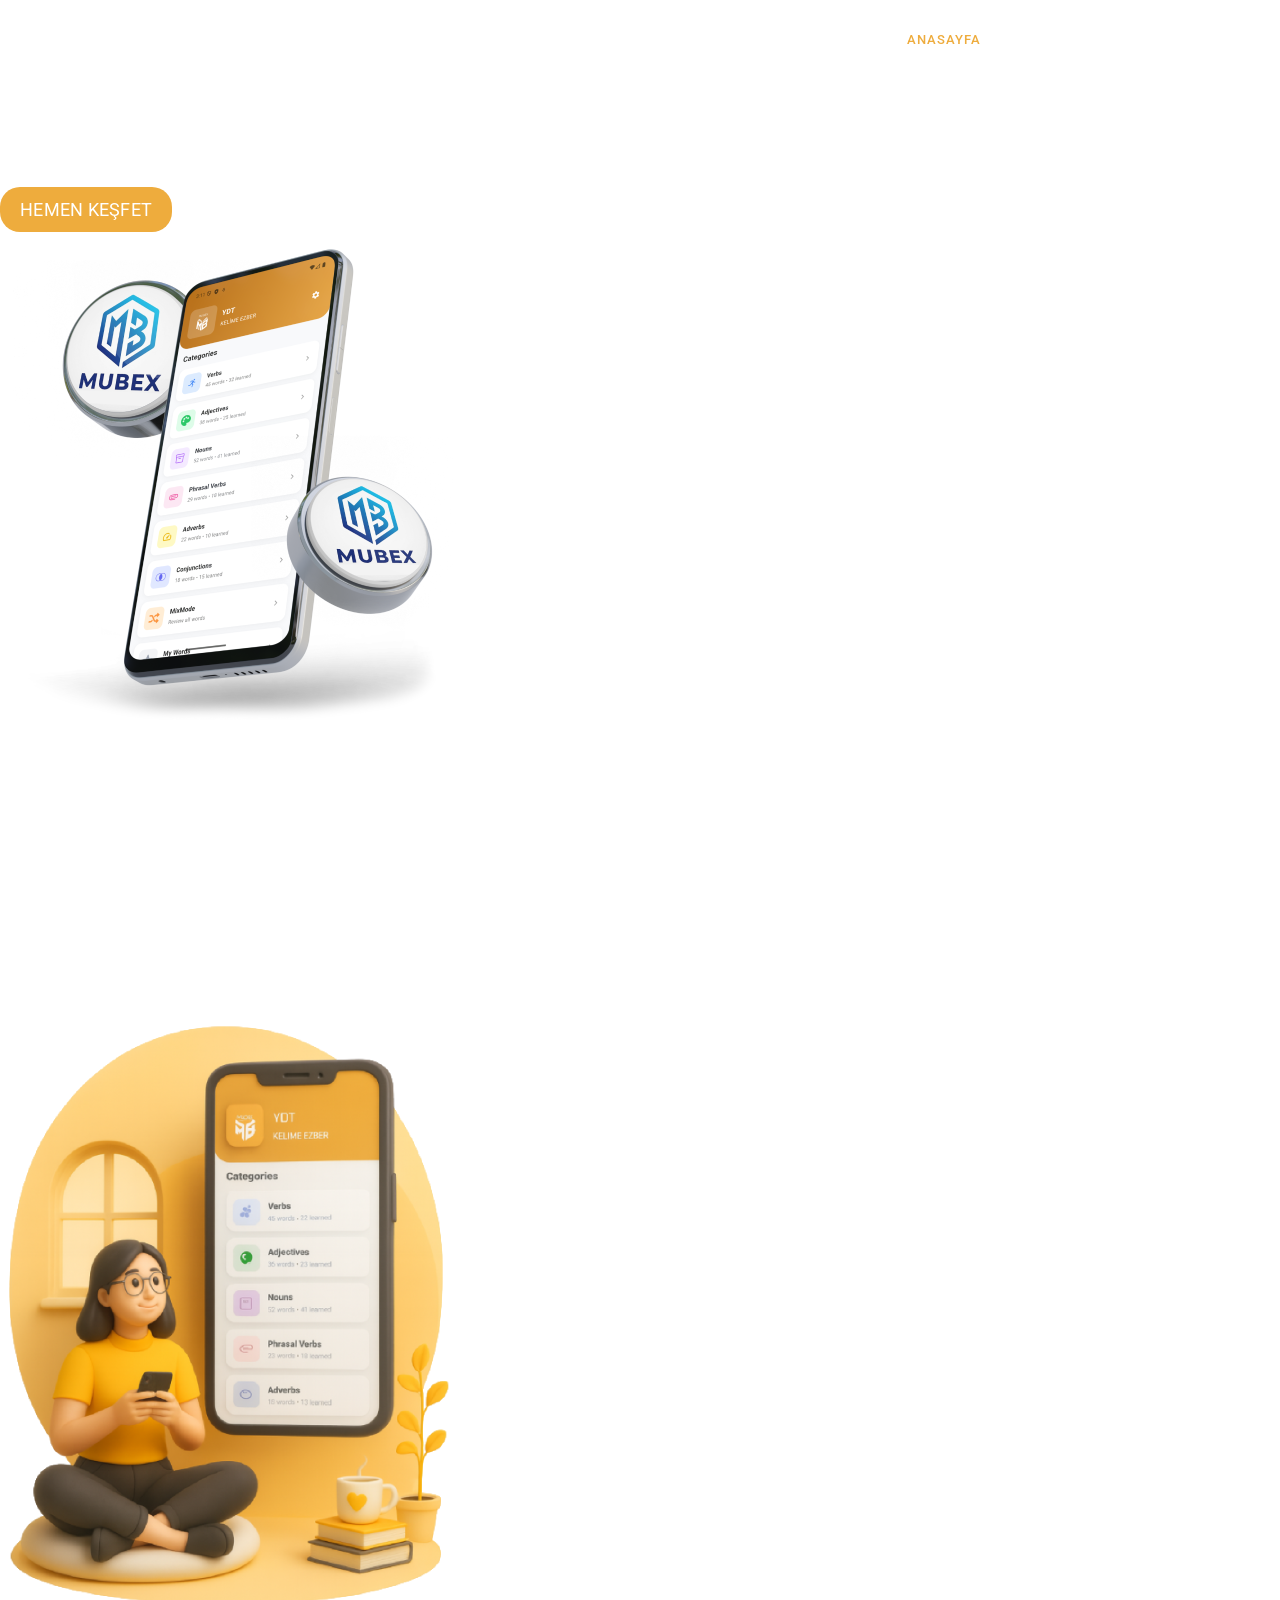
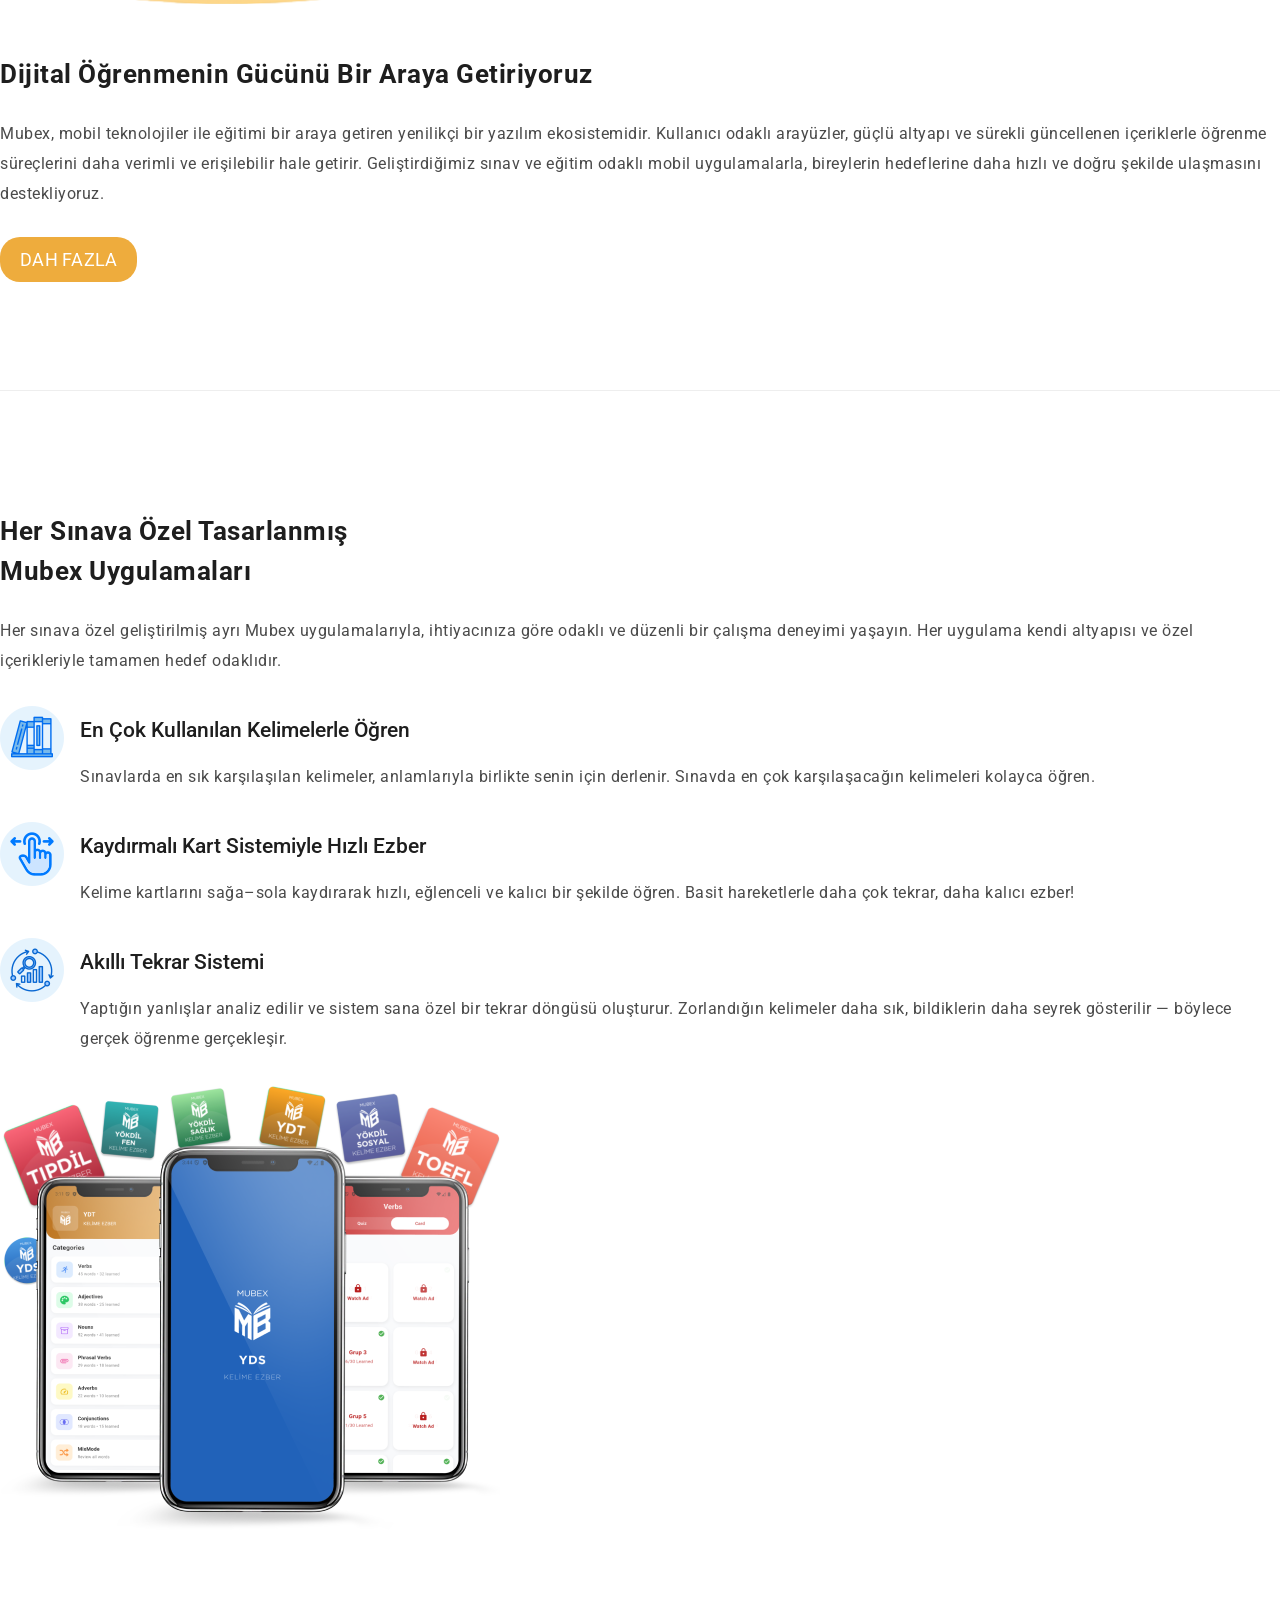
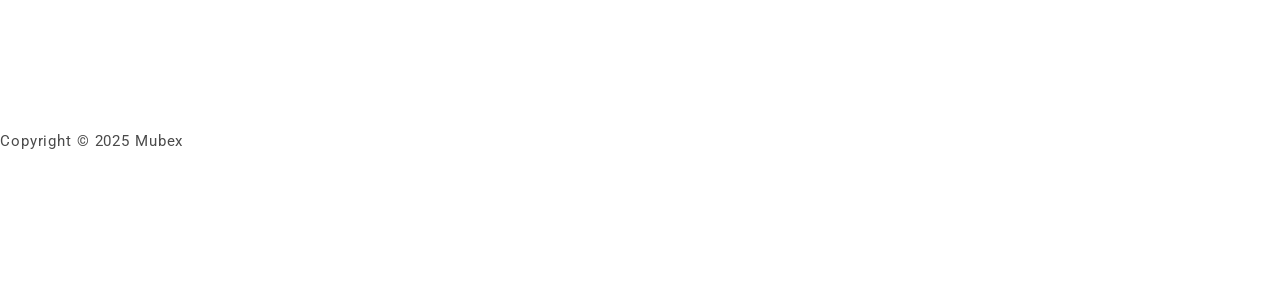
==== index.html @ b8f80b79 "Mubex" ====
<!DOCTYPE html>
<html lang="en">

  <head>

    <meta charset="utf-8">
    <meta name="viewport" content="width=device-width, initial-scale=1, shrink-to-fit=no">
    <meta name="description" content="">
    <meta name="author" content="Template Mo">
    <link href="https://fonts.googleapis.com/css?family=Roboto:100,300,400,500,700,900" rel="stylesheet">

    <title>Mubex</title>

    <link rel="stylesheet" type="text/css" href="assets/css/bootstrap.min.css">
    <link rel="stylesheet" type="text/css" href="assets/css/font-awesome.css">
    <link rel="stylesheet" type="text/css" href="assets/css/templatemo-art-factory.css">
    <link rel="stylesheet" type="text/css" href="assets/css/owl-carousel.css">

    </head>
    
    <body>


    
    
    <!-- ***** Header Area Start ***** -->
    <header class="header-area header-sticky">
        <div class="container">
            <div class="row">
                <div class="col-12">
                    <nav class="main-nav">
                        <!-- ***** Logo Start ***** -->
                        <a href="#" class="logo">Mubex</a>
                        <!-- ***** Logo End ***** -->
                        <!-- ***** Menu Start ***** -->
                        <ul class="nav">
                            <li class="scroll-to-section"><a href="#welcome" class="active">Anasayfa</a></li>
                            <li class="scroll-to-section"><a href="#about">Mubex Hakkında</a></li>
                            <li class="scroll-to-section"><a href="#about2">Ürünlerimiz</a></li>
                           
                        </ul>
                        <a class='menu-trigger'>
                            <span>Menu</span>
                        </a>
                        <!-- ***** Menu End ***** -->
                    </nav>
                </div>
            </div>
        </div>
    </header>
    <!-- ***** Header Area End ***** -->


    <!-- ***** Welcome Area Start ***** -->
    <div class="welcome-area" id="welcome">

        <!-- ***** Header Text Start ***** -->
        <div class="header-text">
            <div class="container">
                <div class="row">
                    <div class="left-text col-lg-6 col-md-6 col-sm-12 col-xs-12" data-scroll-reveal="enter left move 30px over 0.6s after 0.4s">
                        <h1>Cebindeki En Akıllı Çalışma Arkadaşı</h1>
                        <p>Mubex, kelime öğrenimini bilimsel tekrar yöntemiyle yeniden tasarlıyor.Kelime kartları, akıllı test sistemi ve türlere göre öğrenme ile sınavlara hazırlanmak artık çok daha kolay.</p>
                        <a href="#about" class="main-button-slider">Hemen Keşfet</a>
                    </div>
                    <div class="col-lg-6 col-md-6 col-sm-12 col-xs-12" data-scroll-reveal="enter right move 30px over 0.6s after 0.4s">
                        <img src="assets/images/slider-icon.png" class="rounded img-fluid d-block mx-auto" alt="First Vector Graphic">
                    </div>
                </div>
            </div>
        </div>
        <!-- ***** Header Text End ***** -->
    </div>
    <!-- ***** Welcome Area End ***** -->


    <!-- ***** Features Big Item Start ***** -->
    <section class="section" id="about">
        <div class="container">
            <div class="row">
                <div class="col-lg-7 col-md-12 col-sm-12" data-scroll-reveal="enter left move 30px over 0.6s after 0.4s">
                    <img src="assets/images/left-image.png" class="rounded img-fluid d-block mx-auto" alt="App">
                </div>
                <div class="right-text col-lg-5 col-md-12 col-sm-12 mobile-top-fix">
                    <div class="left-heading">
                        <h5>Dijital Öğrenmenin Gücünü Bir Araya Getiriyoruz</h5>
                    </div>
                    <div class="left-text">
                        <p>Mubex, mobil teknolojiler ile eğitimi bir araya getiren yenilikçi bir yazılım ekosistemidir. Kullanıcı odaklı arayüzler, güçlü altyapı ve sürekli güncellenen içeriklerle öğrenme süreçlerini daha verimli ve erişilebilir hale getirir. Geliştirdiğimiz sınav ve eğitim odaklı mobil uygulamalarla, bireylerin hedeflerine daha hızlı ve doğru şekilde ulaşmasını destekliyoruz.</p>
                        <a href="#about2" class="main-button-slider">Dah Fazla</a>
                    </div>
                </div>
            </div>
            <div class="row">
                <div class="col-lg-12">
                    <div class="hr"></div>
                </div>
            </div>
        </div>
    </section>
    <!-- ***** Features Big Item End ***** -->


    <!-- ***** Features Big Item Start ***** -->
    <section class="section" id="about2">
        <div class="container">
            <div class="row">
                <div class="left-text col-lg-5 col-md-12 col-sm-12 mobile-bottom-fix">
                    <div class="left-heading">
                        <h5>Her Sınava Özel Tasarlanmış <br>  Mubex Uygulamaları</h5>
                    </div>
                    <p>Her sınava özel geliştirilmiş ayrı Mubex uygulamalarıyla, ihtiyacınıza göre odaklı ve düzenli bir çalışma deneyimi yaşayın.
Her uygulama kendi altyapısı ve özel içerikleriyle tamamen hedef odaklıdır.</p>
                    <ul>
                        <li>
                            <img src="assets/images/book.png" alt="">
                            <div class="text">
                                <h6>En Çok Kullanılan Kelimelerle Öğren</h6>
                                <p>Sınavlarda en sık karşılaşılan kelimeler, anlamlarıyla birlikte senin için derlenir. Sınavda en çok karşılaşacağın kelimeleri kolayca öğren.</p>
                            </div>
                        </li>
                        <li>
                            <img src="assets/images/swipe.png" alt="">
                            <div class="text">
                                <h6>Kaydırmalı Kart Sistemiyle Hızlı Ezber</h6>
                                <p>Kelime kartlarını sağa–sola kaydırarak hızlı, eğlenceli ve kalıcı bir şekilde öğren. Basit hareketlerle daha çok tekrar, daha kalıcı ezber!</p>
                            </div>
                        </li>
                        <li>
                            <img src="assets/images/data-analysis.png" alt="">
                            <div class="text">
                                <h6>Akıllı Tekrar Sistemi</h6>
                                <p>Yaptığın yanlışlar analiz edilir ve sistem sana özel bir tekrar döngüsü oluşturur.
Zorlandığın kelimeler daha sık, bildiklerin daha seyrek gösterilir — böylece gerçek öğrenme gerçekleşir.</p>
                            </div>
                        </li>
                    </ul>
                </div>
                <div class="right-image col-lg-7 col-md-12 col-sm-12 mobile-bottom-fix-big" data-scroll-reveal="enter right move 30px over 0.6s after 0.4s">
                    <img src="assets/images/right-image1.png" class="rounded img-fluid d-block mx-auto" alt="App">
                </div>
            </div>
        </div>
    </section>
    <!-- ***** Features Big Item End ***** -->



    
    <!-- ***** Footer Start ***** -->
    <footer>
        <div class="container">
            <div class="row">
                <div class="col-lg-7 col-md-12 col-sm-12">
                    <p class="copyright">Copyright &copy; 2025 Mubex
                </div>
            
            </div>
        </div>
    </footer>
    
    <!-- jQuery -->
    <script src="assets/js/jquery-2.1.0.min.js"></script>

    <!-- Bootstrap -->
    <script src="assets/js/popper.js"></script>
    <script src="assets/js/bootstrap.min.js"></script>

    <!-- Plugins -->
    <script src="assets/js/owl-carousel.js"></script>
    <script src="assets/js/scrollreveal.min.js"></script>
    <script src="assets/js/waypoints.min.js"></script>
    <script src="assets/js/jquery.counterup.min.js"></script>
    <script src="assets/js/imgfix.min.js"></script> 
    
    <!-- Global Init -->
    <script src="assets/js/custom.js"></script>

  </body>
</html>
---- assets/css/templatemo-art-factory.css ----
/*

ART FACTORY

https://templatemo.com/tm-537-art-factory

*/

/* 
---------------------------------------------
Table of contents
---------------------------------------------
01. font & reset css
02. reset
03. global styles
04. header
05. welcome
06. features
07. team
08. pricing
09. blog
10. contact
11. footer
12. preloader

--------------------------------------------- 
*/

/* 
---------------------------------------------
font & reset css
--------------------------------------------- 
*/
@import url("https://fonts.googleapis.com/css?family=Roboto:100,300,400,500,700,900");
/* 
---------------------------------------------
reset
--------------------------------------------- 
*/
html,
body,
div,
span,
applet,
object,
iframe,
h1,
h2,
h3,
h4,
h5,
h6,
p,
blockquote,
div pre,
a,
abbr,
acronym,
address,
big,
cite,
code,
del,
dfn,
em,
font,
img,
ins,
kbd,
q,
s,
samp,
small,
strike,
strong,
sub,
sup,
tt,
var,
b,
u,
i,
center,
dl,
dt,
dd,
ol,
ul,
li,
figure,
header,
nav,
section,
article,
aside,
footer,
figcaption {
  margin: 0;
  padding: 0;
  border: 0;
  outline: 0;
}

.clearfix:after {
  content: ".";
  display: block;
  clear: both;
  visibility: hidden;
  line-height: 0;
  height: 0;
}

.clearfix {
  display: inline-block;
}

html[xmlns] .clearfix {
  display: block;
}

* html .clearfix {
  height: 1%;
}

ul,
li {
  padding: 0;
  margin: 0;
  list-style: none;
}

header,
nav,
section,
article,
aside,
footer,
hgroup {
  display: block;
}

* {
  box-sizing: border-box;
}

html,
body {
  font-family: "Roboto", sans-serif;
  font-weight: 400;
  background-color: #fff;
  font-size: 16px;
  -ms-text-size-adjust: 100%;
  -webkit-font-smoothing: antialiased;
  -moz-osx-font-smoothing: grayscale;
}

a {
  text-decoration: none !important;
}

h1,
h2,
h3,
h4,
h5,
h6 {
  margin-top: 0px;
  margin-bottom: 0px;
}

ul {
  margin-bottom: 0px;
}

p {
  font-size: 15px;
  line-height: 25px;
  color: #4a4a4a;
}

/* 
---------------------------------------------
global styles
--------------------------------------------- 
*/
html,
body {
  background: #fff;
  font-family: "Roboto", sans-serif;
}

::selection {
  background: #ff589e;
  color: #fff;
}

::-moz-selection {
  background: #ff589e;
  color: #fff;
}

@media (max-width: 991px) {
  html,
  body {
    overflow-x: hidden;
  }
  .mobile-top-fix {
    margin-top: 30px;
    margin-bottom: 0px;
  }
  .mobile-bottom-fix {
    margin-bottom: 30px;
  }
  .mobile-bottom-fix-big {
    margin-bottom: 60px;
  }
}

a.main-button-slider {
  font-size: 18px;
  border-radius: 20px;
  padding: 12px 20px;
  background-color: #eeac3d;
  text-transform: uppercase;
  color: #fff;
  letter-spacing: 0.25px;
  -webkit-transition: all 0.3s ease 0s;
  -moz-transition: all 0.3s ease 0s;
  -o-transition: all 0.3s ease 0s;
  transition: all 0.3s ease 0s;
}

a.main-button-slider:hover {
  background-color: #0088e8;
}

a.main-button {
  font-size: 13px;
  border-radius: 20px;
  padding: 12px 20px;
  background-color: #00b4c6;
  text-transform: uppercase;
  color: #fff;
  letter-spacing: 0.25px;
  -webkit-transition: all 0.3s ease 0s;
  -moz-transition: all 0.3s ease 0s;
  -o-transition: all 0.3s ease 0s;
  transition: all 0.3s ease 0s;
}

a.main-button:hover {
  background-color: #0088e8;
}

button.main-button {
  outline: none;
  border: none;
  cursor: pointer;
  font-size: 13px;
  border-radius: 20px;
  padding: 10px 20px;
  background-color: #eeac3d;
  text-transform: uppercase;
  color: #fff;
  letter-spacing: 0.25px;
  -webkit-transition: all 0.3s ease 0s;
  -moz-transition: all 0.3s ease 0s;
  -o-transition: all 0.3s ease 0s;
  transition: all 0.3s ease 0s;
}

button.main-button:hover {
  background-color: #0088e8;
}

.section-heading h2 {
  text-align: center;
  font-size: 48px;
  font-weight: 300;
  color: #232323;
  margin-bottom: 20px;
}

.section-heading p {
  font-size: 17px;
  color: #777;
  text-align: center;
}

/* 
---------------------------------------------
header
--------------------------------------------- 
*/

.background-header {
  background-color: #fff;
  height: 80px !important;
  position: fixed !important;
  top: 0px;
  left: 0px;
  right: 0px;
  box-shadow: 0px 0px 10px rgba(0, 0, 0, 0.15) !important;
}

.background-header .logo,
.background-header .main-nav .nav li a {
  color: #1e1e1e !important;
}

.background-header .main-nav .nav > li:hover > a {
  color: #eeac3d !important;
}

.background-header .main-nav .nav > li > ul > li:hover > a {
  color: #eeac3d !important;
}

.background-header .nav li a.active {
  color: #eeac3d !important;
}

.header-area {
  position: absolute;
  top: 0px;
  left: 0px;
  right: 0px;
  z-index: 100;
  height: 100px;
  -webkit-transition: all 0.5s ease 0s;
  -moz-transition: all 0.5s ease 0s;
  -o-transition: all 0.5s ease 0s;
  transition: all 0.5s ease 0s;
}

.header-area .main-nav {
  min-height: 80px;
  background: transparent;
}

.header-area .main-nav .logo {
  line-height: 80px;
  color: #fff;
  font-size: 28px;
  font-weight: 700;
  text-transform: uppercase;
  letter-spacing: 2px;
  float: left;
  -webkit-transition: all 0.3s ease 0s;
  -moz-transition: all 0.3s ease 0s;
  -o-transition: all 0.3s ease 0s;
  transition: all 0.3s ease 0s;
}

.header-area .main-nav .nav {
  float: right;
  margin-top: 27px;
  margin-left: 20px;
  margin-right: 0px;
  -webkit-transition: all 0.3s ease 0s;
  -moz-transition: all 0.3s ease 0s;
  -o-transition: all 0.3s ease 0s;
  transition: all 0.3s ease 0s;
  position: relative;
  z-index: 999;
}

.header-area .main-nav .nav li {
  padding-left: 20px;
  padding-right: 20px;
}

.header-area .main-nav .nav li:last-child {
  padding-right: 0px;
}

.header-area .main-nav .nav li a {
  display: block;
  font-weight: 500;
  font-size: 13px;
  color: #fff;
  text-transform: uppercase;
  -webkit-transition: all 0.3s ease 0s;
  -moz-transition: all 0.3s ease 0s;
  -o-transition: all 0.3s ease 0s;
  transition: all 0.3s ease 0s;
  height: 40px;
  line-height: 40px;
  border: transparent;
  letter-spacing: 1px;
}

.header-area .main-nav .nav li:hover a {
  color: #eeac3d;
}

.header-area .main-nav .nav li.submenu {
  position: relative;
  padding-right: 35px;
}

.header-area .main-nav .nav li.submenu:after {
  font-family: FontAwesome;
  content: "\f107";
  font-size: 12px;
  color: #fff;
  position: absolute;
  right: 18px;
  top: 12px;
}

.header-area.background-header .main-nav .nav li.submenu:after {
  color: #000;
}

.header-area .main-nav .nav li.submenu ul {
  position: absolute;
  width: 200px;
  box-shadow: 0 2px 28px 0 rgba(0, 0, 0, 0.06);
  overflow: hidden;
  top: 40px;
  opacity: 0;
  transform: translateY(-2em);
  visibility: hidden;
  z-index: -1;
  transition: all 0.3s ease-in-out 0s, visibility 0s linear 0.3s,
    z-index 0s linear 0.01s;
}

.header-area .main-nav .nav li.submenu ul li {
  margin-left: 0px;
  padding-left: 0px;
  padding-right: 0px;
}

.header-area .main-nav .nav li.submenu ul li a {
  display: block;
  background: #fff;
  color: #3b566e;
  padding-left: 20px;
  height: 40px;
  line-height: 40px;
  -webkit-transition: all 0.3s ease 0s;
  -moz-transition: all 0.3s ease 0s;
  -o-transition: all 0.3s ease 0s;
  transition: all 0.3s ease 0s;
  position: relative;
  font-size: 13px;
  border-bottom: 1px solid #f5f5f5;
}

.header-area .main-nav .nav li.submenu ul li a:before {
  content: "";
  position: absolute;
  width: 0px;
  height: 40px;
  left: 0px;
  top: 0px;
  bottom: 0px;
  -webkit-transition: all 0.3s ease 0s;
  -moz-transition: all 0.3s ease 0s;
  -o-transition: all 0.3s ease 0s;
  transition: all 0.3s ease 0s;
  background: #eeac3d;
}

.header-area .main-nav .nav li.submenu ul li a:hover {
  background: #fff;
  color: #eeac3d;
  padding-left: 25px;
}

.header-area .main-nav .nav li.submenu ul li a:hover:before {
  width: 3px;
}

.header-area .main-nav .nav li.submenu:hover ul {
  visibility: visible;
  opacity: 1;
  z-index: 1;
  transform: translateY(0%);
  transition-delay: 0s, 0s, 0.3s;
}

.header-area .main-nav .menu-trigger {
  cursor: pointer;
  display: block;
  position: absolute;
  top: 23px;
  width: 32px;
  height: 40px;
  text-indent: -9999em;
  z-index: 99;
  right: 40px;
  display: none;
}

.header-area .main-nav .menu-trigger span,
.header-area .main-nav .menu-trigger span:before,
.header-area .main-nav .menu-trigger span:after {
  -moz-transition: all 0.4s;
  -o-transition: all 0.4s;
  -webkit-transition: all 0.4s;
  transition: all 0.4s;
  background-color: #fff;
  display: block;
  position: absolute;
  width: 30px;
  height: 2px;
  left: 0;
}

.background-header .main-nav .menu-trigger span,
.background-header .main-nav .menu-trigger span:before,
.background-header .main-nav .menu-trigger span:after {
  background-color: #1e1e1e;
}

.header-area .main-nav .menu-trigger span:before,
.header-area .main-nav .menu-trigger span:after {
  -moz-transition: all 0.4s;
  -o-transition: all 0.4s;
  -webkit-transition: all 0.4s;
  transition: all 0.4s;
  background-color: #fff;
  display: block;
  position: absolute;
  width: 30px;
  height: 2px;
  left: 0;
  width: 75%;
}

.background-header .main-nav .menu-trigger span:before,
.background-header .main-nav .menu-trigger span:after {
  background-color: #1e1e1e;
}

.header-area .main-nav .menu-trigger span:before,
.header-area .main-nav .menu-trigger span:after {
  content: "";
}

.header-area .main-nav .menu-trigger span {
  top: 16px;
}

.header-area .main-nav .menu-trigger span:before {
  -moz-transform-origin: 33% 100%;
  -ms-transform-origin: 33% 100%;
  -webkit-transform-origin: 33% 100%;
  transform-origin: 33% 100%;
  top: -10px;
  z-index: 10;
}

.header-area .main-nav .menu-trigger span:after {
  -moz-transform-origin: 33% 0;
  -ms-transform-origin: 33% 0;
  -webkit-transform-origin: 33% 0;
  transform-origin: 33% 0;
  top: 10px;
}

.header-area .main-nav .menu-trigger.active span,
.header-area .main-nav .menu-trigger.active span:before,
.header-area .main-nav .menu-trigger.active span:after {
  background-color: transparent;
  width: 100%;
}

.header-area .main-nav .menu-trigger.active span:before {
  -moz-transform: translateY(6px) translateX(1px) rotate(45deg);
  -ms-transform: translateY(6px) translateX(1px) rotate(45deg);
  -webkit-transform: translateY(6px) translateX(1px) rotate(45deg);
  transform: translateY(6px) translateX(1px) rotate(45deg);
  background-color: #fff;
}

.background-header .main-nav .menu-trigger.active span:before {
  background-color: #1e1e1e;
}

.header-area .main-nav .menu-trigger.active span:after {
  -moz-transform: translateY(-6px) translateX(1px) rotate(-45deg);
  -ms-transform: translateY(-6px) translateX(1px) rotate(-45deg);
  -webkit-transform: translateY(-6px) translateX(1px) rotate(-45deg);
  transform: translateY(-6px) translateX(1px) rotate(-45deg);
  background-color: #fff;
}

.background-header .main-nav .menu-trigger.active span:after {
  background-color: #1e1e1e;
}

.header-area.header-sticky {
  min-height: 80px;
}

.header-area.header-sticky .nav {
  margin-top: 20px !important;
}

.header-area.header-sticky .nav li a.active {
  color: #eeac3d;
}

@media (max-width: 1200px) {
  .header-area .main-nav .nav li {
    padding-left: 12px;
    padding-right: 12px;
  }
  .header-area .main-nav:before {
    display: none;
  }
}

@media (max-width: 991px) {
  .header-area {
    padding: 0px 15px;
    height: 80px;
    box-shadow: none;
    text-align: center;
  }
  .header-area .container {
    padding: 0px;
  }
  .header-area .logo {
    margin-left: 30px;
  }
  .header-area .menu-trigger {
    display: block !important;
  }
  .header-area .main-nav {
    overflow: hidden;
  }
  .header-area .main-nav .nav {
    float: none;
    width: 100%;
    margin-top: 80px !important;
    display: none;
    -webkit-transition: all 0s ease 0s;
    -moz-transition: all 0s ease 0s;
    -o-transition: all 0s ease 0s;
    transition: all 0s ease 0s;
    margin-left: 0px;
  }
  .header-area .main-nav .nav li:first-child {
    border-top: 1px solid #eee;
  }
  .header-area .main-nav .nav li {
    width: 100%;
    background: #fff;
    border-bottom: 1px solid #eee;
    padding-left: 0px !important;
    padding-right: 0px !important;
  }
  .header-area .main-nav .nav li a {
    height: 50px !important;
    line-height: 50px !important;
    padding: 0px !important;
    border: none !important;
    background: #fff !important;
    color: #3b566e !important;
  }
  .header-area .main-nav .nav li a:hover {
    background: #eee !important;
  }
  .header-area .main-nav .nav > li > a:hover,
  .header-area .main-nav .nav .submenu > ul > li > a:hover {
    color: #eeac3d;
  }
  .header-area .main-nav .nav li.submenu ul {
    position: relative;
    visibility: inherit;
    opacity: 1;
    z-index: 1;
    transform: translateY(0%);
    transition-delay: 0s, 0s, 0.3s;
    top: 0px;
    width: 100%;
    box-shadow: none;
    height: 0px;
  }
  .header-area .main-nav .nav li.submenu ul li a {
    font-size: 12px;
    font-weight: 400;
  }
  .header-area .main-nav .nav li.submenu ul li a:hover:before {
    width: 0px;
  }
  .header-area .main-nav .nav li.submenu ul.active {
    height: auto !important;
  }
  .header-area .main-nav .nav li.submenu:after {
    color: #3b566e;
    right: 25px;
    font-size: 14px;
    top: 15px;
  }
  .header-area .main-nav .nav li.submenu:hover ul,
  .header-area .main-nav .nav li.submenu:focus ul {
    height: 0px;
  }
}

@media (min-width: 992px) {
  .header-area .main-nav .nav {
    display: flex !important;
  }
}

/* 
---------------------------------------------
welcome
--------------------------------------------- 
*/
#welcome {
  overflow: hidden;
  position: relative;
  display: flex;
  align-items: center;
  justify-content: center;
  background-image: url(../images/banner-bg.png);
  background-repeat: no-repeat;
/*
TRY IT ... with or without CENTER CENTER
  background-position: center center; 
*/
  background-size: cover;
  width: 100%;
  height: 105vh;
  margin-top: -10vh;
}

.welcome-area .header-text {
  position: absolute;
  top: 55%;
  transform: translateY(-60%);
  text-align: left;
  width: 100%;
}

.welcome-area .header-text .left-text {
  align-self: center;
}

.welcome-area .header-text h1 {
  font-weight: 400;
  font-size: 64px;
  line-height: 80px;
  letter-spacing: 1.4px;
  margin-bottom: 30px;
  color: #fff;
}

.welcome-area .header-text p {
  font-weight: 300;
  font-size: 17px;
  color: #fff;
  line-height: 30px;
  letter-spacing: 0.25px;
  margin-bottom: 40px;
  position: relative;
}

@media (max-width: 991px) {
  .welcome-area .header-text {
    top: 55% !important;
    transform: perspective(1px) translateY(-60%) !important;
  }
  .welcome-area .header-text h1 {
    font-size: 36px;
    line-height: 50px;
    color: #fff;
    margin-bottom: 15px;
  }
  .welcome-area .header-text h1 span {
    color: #fff;
  }
  .welcome-area .header-text p {
    color: #fff;
    margin-bottom: 30px;
  }
}

@media (max-width: 820px) {
  .welcome-area .header-text {
    top: 55% !important;
    transform: perspective(1px) translateY(-60%) !important;
  }
  .welcome-area .header-text h1 {
    font-size: 36px;
    line-height: 50px;
    margin-bottom: 15px;
  }
  .welcome-area .header-text p {
    margin-bottom: 30px;
  }
}

@media (max-width: 765px) {
  .welcome-area {
    margin-bottom: 100px;
  }
  .welcome-area .header-text {
    top: 55% !important;
    transform: perspective(1px) translateY(-50%) !important;
    text-align: center;
  }
  .welcome-area .header-text .buttons {
    display: none;
  }
  .welcome-area .header-text h1 {
    font-weight: 600;
    font-size: 24px !important;
    line-height: 30px !important;
    margin-bottom: 20px !important;
  }
  .welcome-area .header-text h1 span {
    color: #fff;
  }
  .welcome-area .header-text p {
    text-align: center;
    color: #fff;
    font-size: 14px;
    line-height: 22px;
    margin-bottom: 40px;
  }
  .welcome-area .header-text img {
    width: 80%;
    margin-top: 20px;
  }
}

/*
---------------------------------------------
about
---------------------------------------------
*/

#about {
  padding: 120px 0px;
  border-bottom: 1px solid #eee;
}

@media (max-width: 765px) {
  #about {
    padding: 20px 0px 120px 0px;
  }
}

#about .right-text {
  align-self: center;
}

#about .right-text p {
  margin-bottom: 40px;
}

#about2 {
  padding: 120px 0px;
}

#about2 .right-image {
  align-self: center;
}

#about h5,
#about2 h5 {
  font-size: 26px;
  font-weight: 700;
  color: #1e1e1e;
  line-height: 40px;
  margin-bottom: 25px;
  letter-spacing: 0.5px;
}

#about p,
#about2 p {
  margin-bottom: 30px;
  font-size: 16px;
  line-height: 30px;
  letter-spacing: 0.5px;
}

#about2 ul li img {
  display: inline;
  float: left;
}

#about2 ul li .text {
  margin-left: 80px;
}

#about2 ul li .text h6 {
  padding-top: 12px;
  font-size: 21px;
  font-weight: 500;
  color: #1e1e1e;
  margin-bottom: 20px;
}

/* 
---------------------------------------------
services
--------------------------------------------- 
*/
#services {
  position: relative;
  padding: 120px 0px 90px 0px;
  background: rgba(0, 136, 232, 1);
  background: -moz-linear-gradient(
    -45deg,
    rgba(0, 136, 232, 1) 0%,
    rgba(0, 182, 198, 1) 0%,
    rgba(0, 136, 232, 1) 100%
  );
  background: -webkit-gradient(
    left top,
    right bottom,
    color-stop(0%, rgba(0, 136, 232, 1)),
    color-stop(0%, rgba(0, 182, 198, 1)),
    color-stop(100%, rgba(0, 136, 232, 1))
  );
  background: -webkit-linear-gradient(
    -45deg,
    rgba(0, 136, 232, 1) 0%,
    rgba(0, 182, 198, 1) 0%,
    rgba(0, 136, 232, 1) 100%
  );
  background: -o-linear-gradient(
    -45deg,
    rgba(0, 136, 232, 1) 0%,
    rgba(0, 182, 198, 1) 0%,
    rgba(0, 136, 232, 1) 100%
  );
  background: -ms-linear-gradient(
    -45deg,
    rgba(0, 136, 232, 1) 0%,
    rgba(0, 182, 198, 1) 0%,
    rgba(0, 136, 232, 1) 100%
  );
  background: linear-gradient(
    135deg,
    rgba(0, 136, 232, 1) 0%,
    rgba(0, 182, 198, 1) 0%,
    rgba(0, 136, 232, 1) 100%
  );
  filter: progid:DXImageTransform.Microsoft.gradient( startColorstr='#0088e8', endColorstr='#0088e8', GradientType=1 );
}

.service-item {
  cursor: pointer;
  display: block;
  background: #ffffff;
  box-shadow: 0 2px 48px 0 rgba(0, 0, 0, 0.1);
  padding: 40px 30px;
  text-align: center;
  -webkit-transition: all 0.3s ease 0s;
  -moz-transition: all 0.3s ease 0s;
  -o-transition: all 0.3s ease 0s;
  transition: all 0.3s ease 0s;
  position: relative;
}

@media screen and (max-width: 920px) {
  .service-item {
    margin: 0px 30px !important;
  }
}

.service-item:hover .icon,
.service-item:hover a.main-button {
  background-color: #0088e8;
}

.service-item .icon {
  text-align: center;
  -webkit-transition: all 0.3s ease 0s;
  -moz-transition: all 0.3s ease 0s;
  -o-transition: all 0.3s ease 0s;
  transition: all 0.3s ease 0s;
  width: 100px;
  height: 100px;
  line-height: 100px;
  margin: auto;
  position: relative;
  margin-bottom: 30px;
  background: #00b4c6;
  -webkit-border-radius: 50%;
  -moz-border-radius: 50%;
  border-radius: 50%;
  position: relative;
}

.service-item .icon img {
  max-width: 50px;
  position: absolute;
  top: 50%;
  left: 50%;
  transform: translate(-50%, -50%);
}

.service-item .service-title {
  font-weight: 500;
  font-size: 18px;
  color: #1e1e1e;
  letter-spacing: 0.7px;
  margin-bottom: 15px;
  position: relative;
  z-index: 2;
}

.service-item p {
  font-weight: 400;
  font-size: 13px;
  color: #777;
  letter-spacing: 0.5px;
  line-height: 25px;
  position: relative;
  z-index: 2;
}

.service-item a.main-button {
  margin-top: 30px;
  display: inline-block;
}

.owl-carousel .owl-dots {
  margin-top: 60px;
  text-align: center;
  align-self: center;
}

.owl-carousel button.owl-dot span {
  border-radius: 50%;
  background-color: #fff;
  width: 5px;
  height: 5px;
  display: inline-block;
  margin: 0px 5px;
}

.owl-carousel button.active span {
  width: 8px;
  height: 8px;
  padding-top: 1.5px;
}

.owl-carousel {
  position: relative;
}

.owl-carousel .owl-nav button.owl-next span {
  top: 32%;
  border-radius: 50%;
  font-size: 36px;
  color: #fff;
  right: -80px;
  width: 60px;
  height: 60px;
  line-height: 60px;
  text-align: center;
  display: inline-block;
  background-color: rgba(250, 250, 250, 0.15);
  position: absolute;
}

.owl-carousel .owl-nav button.owl-prev span {
  top: 32%;
  border-radius: 50%;
  font-size: 36px;
  color: #fff;
  left: -80px;
  width: 60px;
  height: 60px;
  line-height: 60px;
  text-align: center;
  display: inline-block;
  background-color: rgba(250, 250, 250, 0.15);
  position: absolute;
}

@media screen and (max-width: 1320px) {
  .owl-carousel .owl-nav {
    display: none !important;
  }
}

/*
---------------------------------------------
accordions
---------------------------------------------
*/

#frequently-question {
  padding: 120px 0px;
}

#frequently-question .section-heading p {
  margin-bottom: 80px;
}

#frequently-question .left-text {
  align-self: center !important;
}

#frequently-question .left-text h5 {
  font-size: 26px;
  font-weight: 700;
  color: #1e1e1e;
  line-height: 40px;
  margin-bottom: 25px;
  letter-spacing: 0.5px;
}

#frequently-question .left-text p {
  margin-bottom: 30px;
  font-size: 16px;
  line-height: 30px;
  letter-spacing: 0.5px;
}

#frequently-question .left-text span {
  font-size: 16px;
  color: #4a4a4a;
  margin-bottom: 50px;
  display: block;
}

#frequently-question .left-text span a {
  font-weight: 500;
}

@media (max-width: 765px) {
  #frequently-question .left-text {
    margin-bottom: 60px;
  }
}

.accordions {
  background-color: #f7f7f7;
}
.accordion-head {
  padding: 20px;
  font-size: 20px;
  cursor: pointer;
  transition: color 200ms ease-in-out;
  border-bottom: 1px solid #fff;
}
@media screen and (min-width: 768px) {
  .accordion-head {
    padding: 1rem;
    font-size: 1.2rem;
  }
}
.accordion-head .icon {
  float: right;
  transition: transform 200ms ease-in-out;
}
.accordion-head.is-open {
  color: #0088e8;
  border-bottom: none;
}
.accordion-head.is-open .icon {
  transform: rotate(45deg);
}
.accordion-body {
  overflow: hidden;
  height: 0;
  transition: height 300ms ease-in-out;
  border-bottom: 1px solid #fff;
}
.accordion-body > .content {
  padding: 20px;
  padding-top: 0;
}

/* 
---------------------------------------------
contact
--------------------------------------------- 
*/

#contact-us .container-fluid {
  padding-right: 0px;
  padding-left: 0px;
  overflow-x: hidden;
}

#contact-us .col-lg-6 {
  padding-left: 0px;
  padding-right: 0px;
}

#contact-us h5 {
  font-weight: 500;
  font-size: 18px;
  color: #1e1e1e;
  letter-spacing: 0.25px;
  line-height: 26px;
}

.contact-text {
  font-weight: 400;
  font-size: 14px;
  color: #6f8ba4;
  letter-spacing: 0.6px;
  line-height: 26px;
}

.contact-text p {
  margin-bottom: 28px;
}

.contact-field {
  background-color: rgba(250, 250, 250, 0.3);
}

.contact-form {
  padding: 100px;
  background: rgba(0, 136, 232, 1);
  background: -moz-linear-gradient(
    -45deg,
    rgba(0, 136, 232, 1) 0%,
    rgba(0, 182, 198, 1) 0%,
    rgba(0, 136, 232, 1) 100%
  );
  background: -webkit-gradient(
    left top,
    right bottom,
    color-stop(0%, rgba(0, 136, 232, 1)),
    color-stop(0%, rgba(0, 182, 198, 1)),
    color-stop(100%, rgba(0, 136, 232, 1))
  );
  background: -webkit-linear-gradient(
    -45deg,
    rgba(0, 136, 232, 1) 0%,
    rgba(0, 182, 198, 1) 0%,
    rgba(0, 136, 232, 1) 100%
  );
  background: -o-linear-gradient(
    -45deg,
    rgba(0, 136, 232, 1) 0%,
    rgba(0, 182, 198, 1) 0%,
    rgba(0, 136, 232, 1) 100%
  );
  background: -ms-linear-gradient(
    -45deg,
    rgba(0, 136, 232, 1) 0%,
    rgba(0, 182, 198, 1) 0%,
    rgba(0, 136, 232, 1) 100%
  );
  background: linear-gradient(
    135deg,
    rgba(0, 136, 232, 1) 0%,
    rgba(0, 182, 198, 1) 0%,
    rgba(0, 136, 232, 1) 100%
  );
  filter: progid:DXImageTransform.Microsoft.gradient( startColorstr='#0088e8', endColorstr='#0088e8', GradientType=1 );
}

@media (max-width: 765px) {
  .contact-form {
    padding: 60px;
    margin-top: -7px;
  }
}

.contact-form input,
.contact-form textarea {
  color: #777;
  font-size: 14px;
  border: none;
  width: 100%;
  height: 50px;
  outline: none;
  padding-left: 20px;
  padding-right: 20px;
  border-radius: 0px;
  -webkit-appearance: none;
  -moz-appearance: none;
  appearance: none;
  margin-bottom: 30px;
}

.contact-form textarea {
  height: 150px;
  resize: none;
  padding: 20px;
}

.contact-form {
  text-align: center;
}

.contact-form ::-webkit-input-placeholder {
  /* Edge */
  color: #fff;
}

.contact-form :-ms-input-placeholder {
  /* Internet Explorer 10-11 */
  color: #fff;
}

.contact-form ::placeholder {
  color: #fff;
}

/* 
---------------------------------------------
footer
--------------------------------------------- 
*/
footer {
  background-color: #fff;
  padding: 60px 0px;
}

footer .social {
  overflow: hidden;
  text-align: right;
}

footer .social li {
  margin: 0px 5px;
  display: inline-block;
}

footer .social li a {
  color: #fff;
  text-align: center;
  background-color: #00b4c6;
  width: 40px;
  height: 40px;
  line-height: 40px;
  border-radius: 5px;
  display: inline-block;
  font-size: 16px;
  -webkit-transition: all 0.3s ease 0s;
  -moz-transition: all 0.3s ease 0s;
  -o-transition: all 0.3s ease 0s;
  transition: all 0.3s ease 0s;
}

footer .social li a:hover {
  background-color: #0088e8;
  color: #fff;
}

footer .copyright {
  margin-top: 10px;
  font-weight: 400;
  font-size: 15px;
  color: #4a4a4a;
  letter-spacing: 0.88px;
  text-transform: capitalize;
}

@media (max-width: 991px) {
  footer .copyright {
    text-align: center;
  }
  footer .social {
    text-align: center;
    margin-top: 15px;
  }
}

/* 
---------------------------------------------
preloader
--------------------------------------------- 
*/
#preloader {
  overflow: hidden;
  background-image: linear-gradient(145deg, #00b4c6 0%, #0088e8 100%);
  left: 0;
  right: 0;
  top: 0;
  bottom: 0;
  position: fixed;
  z-index: 9999;
  color: #fff;
}

#preloader .jumper {
  left: 0;
  top: 0;
  right: 0;
  bottom: 0;
  display: block;
  position: absolute;
  margin: auto;
  width: 50px;
  height: 50px;
}

#preloader .jumper > div {
  background-color: #fff;
  width: 10px;
  height: 10px;
  border-radius: 100%;
  -webkit-animation-fill-mode: both;
  animation-fill-mode: both;
  position: absolute;
  opacity: 0;
  width: 50px;
  height: 50px;
  -webkit-animation: jumper 1s 0s linear infinite;
  animation: jumper 1s 0s linear infinite;
}

#preloader .jumper > div:nth-child(2) {
  -webkit-animation-delay: 0.33333s;
  animation-delay: 0.33333s;
}

#preloader .jumper > div:nth-child(3) {
  -webkit-animation-delay: 0.66666s;
  animation-delay: 0.66666s;
}

@-webkit-keyframes jumper {
  0% {
    opacity: 0;
    -webkit-transform: scale(0);
    transform: scale(0);
  }
  5% {
    opacity: 1;
  }
  100% {
    -webkit-transform: scale(1);
    transform: scale(1);
    opacity: 0;
  }
}

@keyframes jumper {
  0% {
    opacity: 0;
    -webkit-transform: scale(0);
    transform: scale(0);
  }
  5% {
    opacity: 1;
  }
  100% {
    opacity: 0;
  }
}
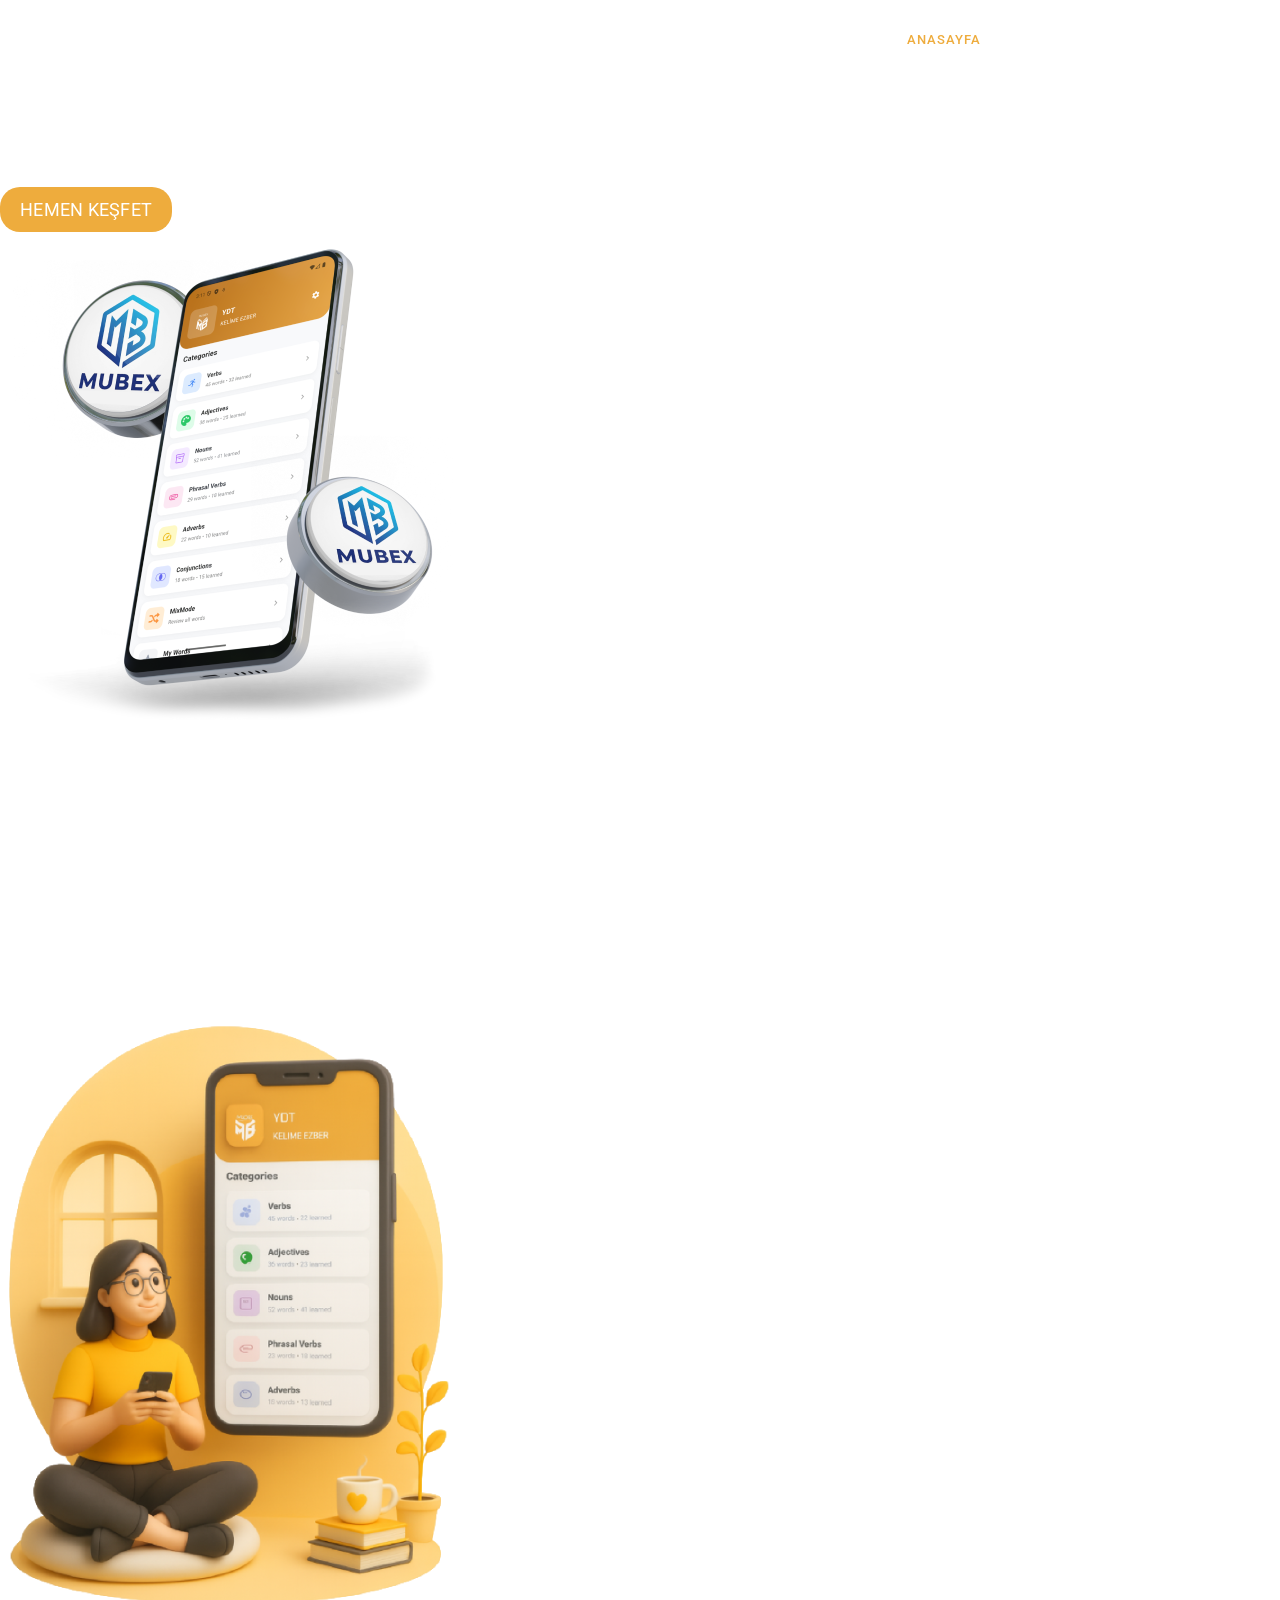
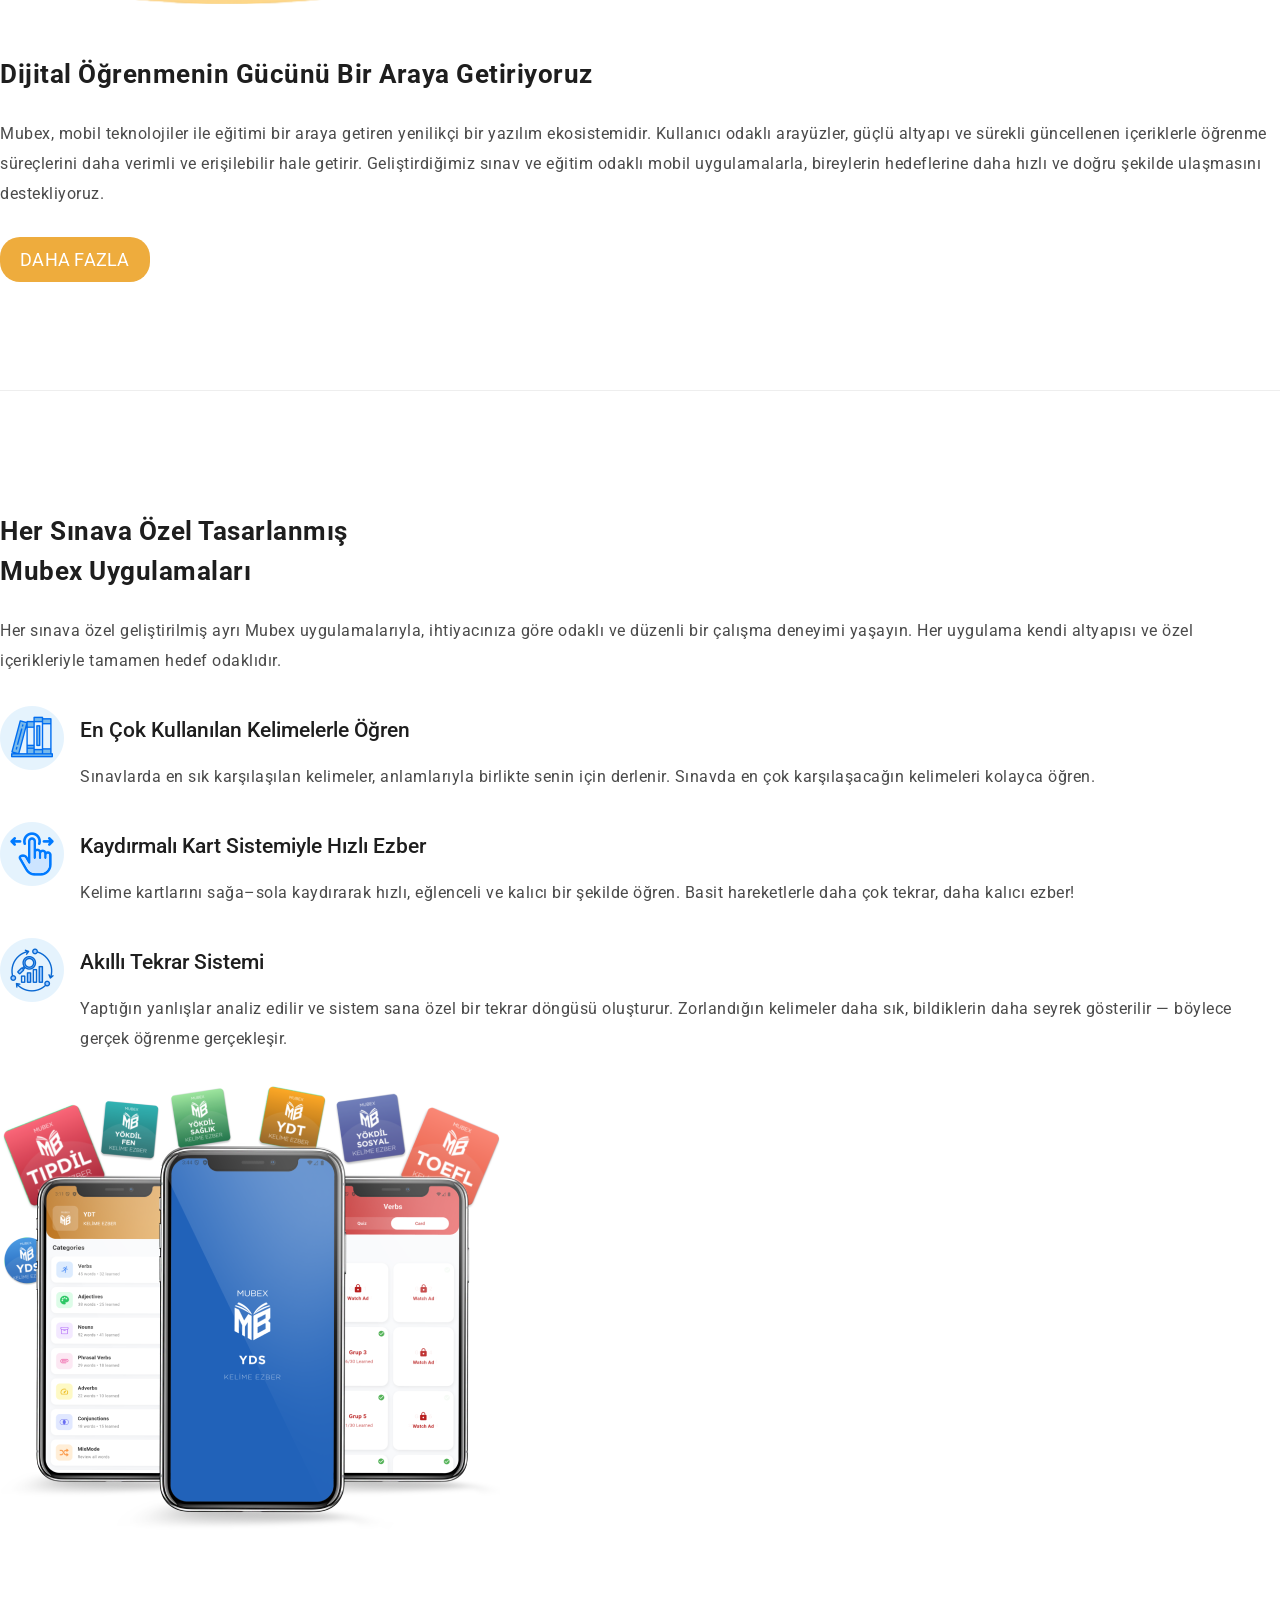
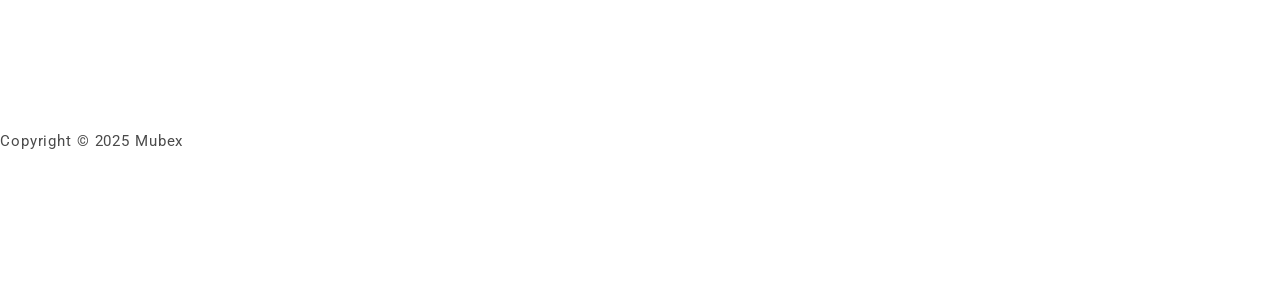
==== commit b0ea7e44: "Update index.html" ====
--- a/index.html
+++ b/index.html
@@ -87,7 +87,7 @@
                     </div>
                     <div class="left-text">
                         <p>Mubex, mobil teknolojiler ile eğitimi bir araya getiren yenilikçi bir yazılım ekosistemidir. Kullanıcı odaklı arayüzler, güçlü altyapı ve sürekli güncellenen içeriklerle öğrenme süreçlerini daha verimli ve erişilebilir hale getirir. Geliştirdiğimiz sınav ve eğitim odaklı mobil uygulamalarla, bireylerin hedeflerine daha hızlı ve doğru şekilde ulaşmasını destekliyoruz.</p>
-                        <a href="#about2" class="main-button-slider">Dah Fazla</a>
+                        <a href="#about2" class="main-button-slider">Daha Fazla</a>
                     </div>
                 </div>
             </div>
@@ -177,4 +177,5 @@
     <script src="assets/js/custom.js"></script>
 
   </body>
-</html>+
+</html>
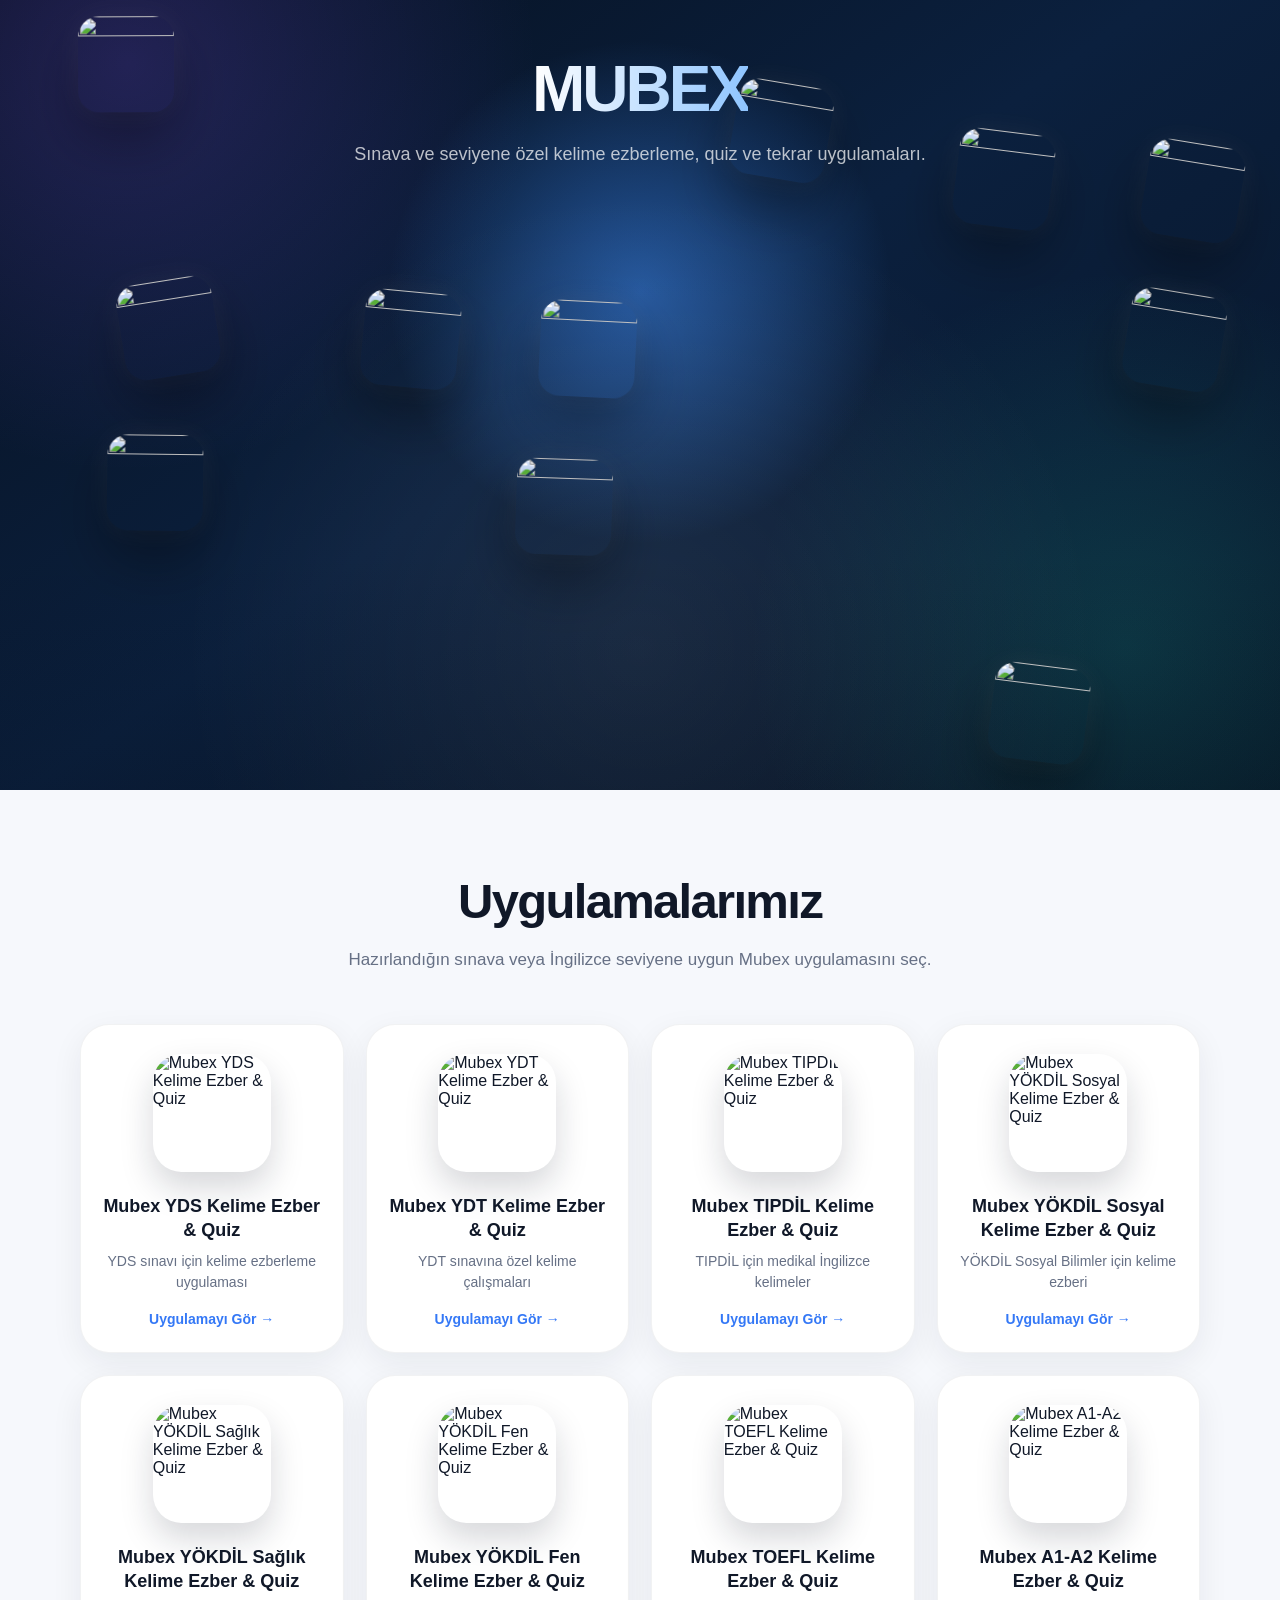
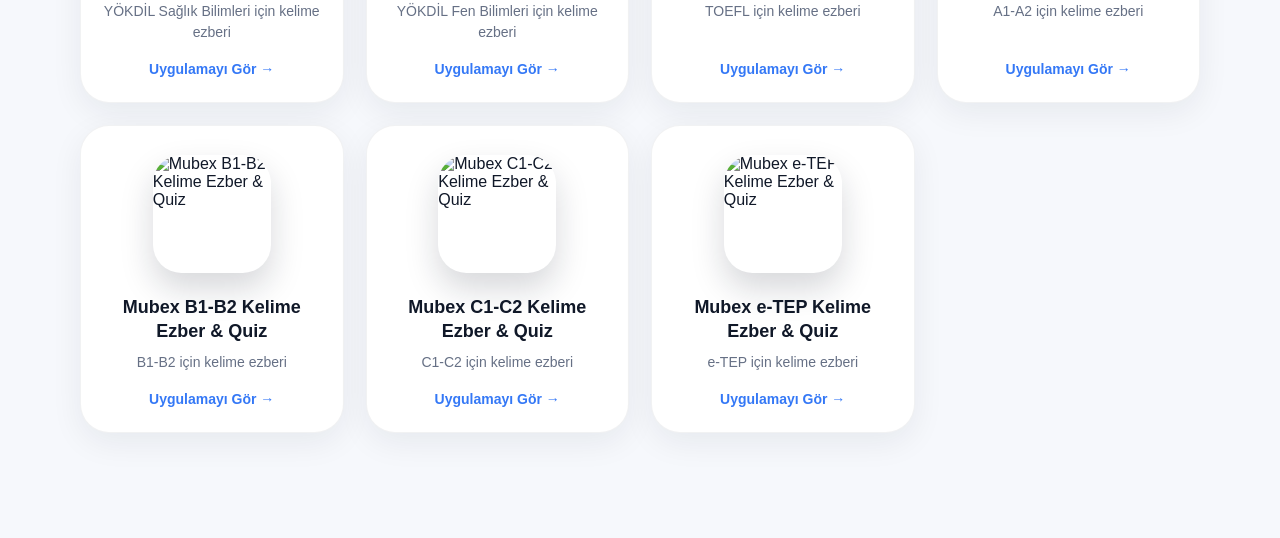
==== commit 18ef550a: "Create index.html" ====
--- a/index.html
+++ b/index.html
@@ -1,181 +1,4851 @@
-<!DOCTYPE html>
-<html lang="en">
-
-  <head>
-
-    <meta charset="utf-8">
-    <meta name="viewport" content="width=device-width, initial-scale=1, shrink-to-fit=no">
-    <meta name="description" content="">
-    <meta name="author" content="Template Mo">
-    <link href="https://fonts.googleapis.com/css?family=Roboto:100,300,400,500,700,900" rel="stylesheet">
-
-    <title>Mubex</title>
-
-    <link rel="stylesheet" type="text/css" href="assets/css/bootstrap.min.css">
-    <link rel="stylesheet" type="text/css" href="assets/css/font-awesome.css">
-    <link rel="stylesheet" type="text/css" href="assets/css/templatemo-art-factory.css">
-    <link rel="stylesheet" type="text/css" href="assets/css/owl-carousel.css">
-
-    </head>
-    
-    <body>
-
-
-    
-    
-    <!-- ***** Header Area Start ***** -->
-    <header class="header-area header-sticky">
-        <div class="container">
-            <div class="row">
-                <div class="col-12">
-                    <nav class="main-nav">
-                        <!-- ***** Logo Start ***** -->
-                        <a href="#" class="logo">Mubex</a>
-                        <!-- ***** Logo End ***** -->
-                        <!-- ***** Menu Start ***** -->
-                        <ul class="nav">
-                            <li class="scroll-to-section"><a href="#welcome" class="active">Anasayfa</a></li>
-                            <li class="scroll-to-section"><a href="#about">Mubex Hakkında</a></li>
-                            <li class="scroll-to-section"><a href="#about2">Ürünlerimiz</a></li>
-                           
-                        </ul>
-                        <a class='menu-trigger'>
-                            <span>Menu</span>
-                        </a>
-                        <!-- ***** Menu End ***** -->
-                    </nav>
-                </div>
-            </div>
-        </div>
-    </header>
-    <!-- ***** Header Area End ***** -->
-
-
-    <!-- ***** Welcome Area Start ***** -->
-    <div class="welcome-area" id="welcome">
-
-        <!-- ***** Header Text Start ***** -->
-        <div class="header-text">
-            <div class="container">
-                <div class="row">
-                    <div class="left-text col-lg-6 col-md-6 col-sm-12 col-xs-12" data-scroll-reveal="enter left move 30px over 0.6s after 0.4s">
-                        <h1>Cebindeki En Akıllı Çalışma Arkadaşı</h1>
-                        <p>Mubex, kelime öğrenimini bilimsel tekrar yöntemiyle yeniden tasarlıyor.Kelime kartları, akıllı test sistemi ve türlere göre öğrenme ile sınavlara hazırlanmak artık çok daha kolay.</p>
-                        <a href="#about" class="main-button-slider">Hemen Keşfet</a>
-                    </div>
-                    <div class="col-lg-6 col-md-6 col-sm-12 col-xs-12" data-scroll-reveal="enter right move 30px over 0.6s after 0.4s">
-                        <img src="assets/images/slider-icon.png" class="rounded img-fluid d-block mx-auto" alt="First Vector Graphic">
-                    </div>
-                </div>
-            </div>
-        </div>
-        <!-- ***** Header Text End ***** -->
-    </div>
-    <!-- ***** Welcome Area End ***** -->
-
-
-    <!-- ***** Features Big Item Start ***** -->
-    <section class="section" id="about">
-        <div class="container">
-            <div class="row">
-                <div class="col-lg-7 col-md-12 col-sm-12" data-scroll-reveal="enter left move 30px over 0.6s after 0.4s">
-                    <img src="assets/images/left-image.png" class="rounded img-fluid d-block mx-auto" alt="App">
-                </div>
-                <div class="right-text col-lg-5 col-md-12 col-sm-12 mobile-top-fix">
-                    <div class="left-heading">
-                        <h5>Dijital Öğrenmenin Gücünü Bir Araya Getiriyoruz</h5>
-                    </div>
-                    <div class="left-text">
-                        <p>Mubex, mobil teknolojiler ile eğitimi bir araya getiren yenilikçi bir yazılım ekosistemidir. Kullanıcı odaklı arayüzler, güçlü altyapı ve sürekli güncellenen içeriklerle öğrenme süreçlerini daha verimli ve erişilebilir hale getirir. Geliştirdiğimiz sınav ve eğitim odaklı mobil uygulamalarla, bireylerin hedeflerine daha hızlı ve doğru şekilde ulaşmasını destekliyoruz.</p>
-                        <a href="#about2" class="main-button-slider">Daha Fazla</a>
-                    </div>
-                </div>
-            </div>
-            <div class="row">
-                <div class="col-lg-12">
-                    <div class="hr"></div>
-                </div>
-            </div>
-        </div>
-    </section>
-    <!-- ***** Features Big Item End ***** -->
-
-
-    <!-- ***** Features Big Item Start ***** -->
-    <section class="section" id="about2">
-        <div class="container">
-            <div class="row">
-                <div class="left-text col-lg-5 col-md-12 col-sm-12 mobile-bottom-fix">
-                    <div class="left-heading">
-                        <h5>Her Sınava Özel Tasarlanmış <br>  Mubex Uygulamaları</h5>
-                    </div>
-                    <p>Her sınava özel geliştirilmiş ayrı Mubex uygulamalarıyla, ihtiyacınıza göre odaklı ve düzenli bir çalışma deneyimi yaşayın.
-Her uygulama kendi altyapısı ve özel içerikleriyle tamamen hedef odaklıdır.</p>
-                    <ul>
-                        <li>
-                            <img src="assets/images/book.png" alt="">
-                            <div class="text">
-                                <h6>En Çok Kullanılan Kelimelerle Öğren</h6>
-                                <p>Sınavlarda en sık karşılaşılan kelimeler, anlamlarıyla birlikte senin için derlenir. Sınavda en çok karşılaşacağın kelimeleri kolayca öğren.</p>
-                            </div>
-                        </li>
-                        <li>
-                            <img src="assets/images/swipe.png" alt="">
-                            <div class="text">
-                                <h6>Kaydırmalı Kart Sistemiyle Hızlı Ezber</h6>
-                                <p>Kelime kartlarını sağa–sola kaydırarak hızlı, eğlenceli ve kalıcı bir şekilde öğren. Basit hareketlerle daha çok tekrar, daha kalıcı ezber!</p>
-                            </div>
-                        </li>
-                        <li>
-                            <img src="assets/images/data-analysis.png" alt="">
-                            <div class="text">
-                                <h6>Akıllı Tekrar Sistemi</h6>
-                                <p>Yaptığın yanlışlar analiz edilir ve sistem sana özel bir tekrar döngüsü oluşturur.
-Zorlandığın kelimeler daha sık, bildiklerin daha seyrek gösterilir — böylece gerçek öğrenme gerçekleşir.</p>
-                            </div>
-                        </li>
-                    </ul>
-                </div>
-                <div class="right-image col-lg-7 col-md-12 col-sm-12 mobile-bottom-fix-big" data-scroll-reveal="enter right move 30px over 0.6s after 0.4s">
-                    <img src="assets/images/right-image1.png" class="rounded img-fluid d-block mx-auto" alt="App">
-                </div>
-            </div>
-        </div>
-    </section>
-    <!-- ***** Features Big Item End ***** -->
-
-
-
-    
-    <!-- ***** Footer Start ***** -->
-    <footer>
-        <div class="container">
-            <div class="row">
-                <div class="col-lg-7 col-md-12 col-sm-12">
-                    <p class="copyright">Copyright &copy; 2025 Mubex
-                </div>
-            
-            </div>
-        </div>
-    </footer>
-    
-    <!-- jQuery -->
-    <script src="assets/js/jquery-2.1.0.min.js"></script>
-
-    <!-- Bootstrap -->
-    <script src="assets/js/popper.js"></script>
-    <script src="assets/js/bootstrap.min.js"></script>
-
-    <!-- Plugins -->
-    <script src="assets/js/owl-carousel.js"></script>
-    <script src="assets/js/scrollreveal.min.js"></script>
-    <script src="assets/js/waypoints.min.js"></script>
-    <script src="assets/js/jquery.counterup.min.js"></script>
-    <script src="assets/js/imgfix.min.js"></script> 
-    
-    <!-- Global Init -->
-    <script src="assets/js/custom.js"></script>
-
-  </body>
-
-</html>
+<!DOCTYPE html>
+<html lang="tr">
+
+<head>
+
+    <meta charset="UTF-8">
+
+    <meta
+        name="viewport"
+        content="width=device-width, initial-scale=1, viewport-fit=cover"
+    >
+
+    <meta
+        name="description"
+        content="Mubex kelime ezber ve quiz uygulamaları"
+    >
+
+    <meta
+        name="theme-color"
+        content="#071426"
+    >
+
+    <title>Mubex</title>
+
+
+    <style>
+
+        /* =========================================================
+           RESET
+        ========================================================= */
+
+        * {
+
+            margin: 0;
+
+            padding: 0;
+
+            box-sizing: border-box;
+
+        }
+
+
+        html {
+
+            scroll-behavior: smooth;
+
+        }
+
+
+        body {
+
+            min-height: 100vh;
+
+            font-family:
+                -apple-system,
+                BlinkMacSystemFont,
+                "Segoe UI",
+                Roboto,
+                Helvetica,
+                Arial,
+                sans-serif;
+
+            background: #f6f8fc;
+
+            color: #101828;
+
+            overflow-x: hidden;
+
+        }
+
+
+        button,
+        a {
+
+            font: inherit;
+
+            -webkit-tap-highlight-color: transparent;
+
+        }
+
+
+        img {
+
+            user-select: none;
+
+            -webkit-user-drag: none;
+
+        }
+
+
+
+        /* =========================================================
+           HERO
+        ========================================================= */
+
+        .hero {
+
+            position: relative;
+
+            min-height: 790px;
+
+            display: flex;
+
+            justify-content: center;
+
+            align-items: center;
+
+            overflow: hidden;
+
+            padding:
+
+                max(
+                    35px,
+                    env(safe-area-inset-top)
+                )
+
+                20px
+
+                65px;
+
+
+            background:
+
+                radial-gradient(
+                    circle at 50% 37%,
+                    rgba(61, 143, 255, 0.50),
+                    transparent 31%
+                ),
+
+                radial-gradient(
+                    circle at 10% 8%,
+                    rgba(131, 88, 255, 0.22),
+                    transparent 30%
+                ),
+
+                radial-gradient(
+                    circle at 88% 82%,
+                    rgba(37, 203, 180, 0.18),
+                    transparent 29%
+                ),
+
+                linear-gradient(
+                    145deg,
+                    #06101f 0%,
+                    #0b203e 48%,
+                    #071426 100%
+                );
+
+        }
+
+
+        .hero::before {
+
+            content: "";
+
+            position: absolute;
+
+            z-index: 1;
+
+            width: 1000px;
+
+            height: 1000px;
+
+            left: 50%;
+
+            top: 82%;
+
+            transform:
+
+                translate(
+                    -50%,
+                    -50%
+                );
+
+            border-radius: 50%;
+
+
+            background:
+
+                radial-gradient(
+                    circle,
+                    rgba(255, 255, 255, 0.075),
+                    rgba(255, 255, 255, 0) 65%
+                );
+
+
+            pointer-events: none;
+
+        }
+
+
+        .hero::after {
+
+            content: "";
+
+            position: absolute;
+
+            z-index: 2;
+
+            inset: 0;
+
+
+            background:
+
+                linear-gradient(
+                    180deg,
+                    transparent 70%,
+                    rgba(4, 10, 20, 0.18) 100%
+                );
+
+
+            pointer-events: none;
+
+        }
+
+
+
+        /* =========================================================
+           FLOATING ICON AREA
+        ========================================================= */
+
+        .floating-icons {
+
+            position: absolute;
+
+            z-index: 3;
+
+            inset: 0;
+
+            overflow: hidden;
+
+            pointer-events: none;
+
+        }
+
+
+
+        /* =========================================================
+           PHYSICS APP ICON
+        ========================================================= */
+
+        .floating-icon {
+
+            position: absolute;
+
+            left: 0;
+
+            top: 0;
+
+
+            width:
+
+                clamp(
+                    95px,
+                    7.5vw,
+                    135px
+                );
+
+
+            aspect-ratio: 1;
+
+
+            border-radius: 22%;
+
+
+            object-fit: cover;
+
+
+            /*
+             * SAYDAMLIK YOK.
+             *
+             * OPACITY 1.
+             */
+
+            opacity: 1;
+
+
+            visibility: hidden;
+
+
+            box-shadow:
+
+                0 28px 58px
+                rgba(0, 0, 0, 0.36),
+
+                0 0 30px
+                rgba(255, 255, 255, 0.06);
+
+
+            will-change: transform;
+
+
+            transform-origin: center;
+
+        }
+
+
+
+        /* =========================================================
+           HERO CONTENT
+        ========================================================= */
+
+        .hero-content {
+
+            position: relative;
+
+            z-index: 10;
+
+            width: 100%;
+
+            max-width: 1400px;
+
+            display: flex;
+
+            flex-direction: column;
+
+            align-items: center;
+
+        }
+
+
+        .hero-title {
+
+            position: relative;
+
+            z-index: 30;
+
+            color: #ffffff;
+
+            font-size:
+
+                clamp(
+                    39px,
+                    5vw,
+                    73px
+                );
+
+            font-weight: 800;
+
+            letter-spacing: -3px;
+
+            line-height: 1.05;
+
+            text-align: center;
+
+        }
+
+
+        .hero-title span {
+
+            background:
+
+                linear-gradient(
+                    90deg,
+                    #ffffff,
+                    #8fc5ff
+                );
+
+
+            -webkit-background-clip: text;
+
+            background-clip: text;
+
+
+            -webkit-text-fill-color: transparent;
+
+        }
+
+
+        .hero-description {
+
+            position: relative;
+
+            z-index: 30;
+
+            max-width: 650px;
+
+            margin-top: 17px;
+
+            margin-bottom: 25px;
+
+            padding: 0 15px;
+
+            color:
+
+                rgba(
+                    255,
+                    255,
+                    255,
+                    0.72
+                );
+
+            font-size: 18px;
+
+            line-height: 1.6;
+
+            text-align: center;
+
+        }
+
+
+
+        /* =========================================================
+           PHONE STAGE
+        ========================================================= */
+
+        .phone-stage {
+
+            position: relative;
+
+            z-index: 20;
+
+            width:
+
+                min(
+                    1080px,
+                    100%
+                );
+
+            height: 510px;
+
+            perspective: 1900px;
+
+        }
+
+
+        .phone {
+
+            position: absolute;
+
+            top: 50%;
+
+            left: 50%;
+
+            width: 215px;
+
+            opacity: 0;
+
+            border:
+
+                6px solid
+                #0b0d11;
+
+            border-radius: 36px;
+
+            background: #0b0d11;
+
+            overflow: hidden;
+
+
+            box-shadow:
+
+                0 45px 95px
+                rgba(0, 0, 0, 0.58),
+
+                0 13px 32px
+                rgba(0, 0, 0, 0.42);
+
+
+            will-change:
+
+                transform,
+                left,
+                opacity;
+
+        }
+
+
+        .phone img {
+
+            display: block;
+
+            width: 100%;
+
+            height: auto;
+
+            border-radius: 29px;
+
+        }
+
+
+
+        /* =========================================================
+           PHONE 1
+        ========================================================= */
+
+        .phone-1 {
+
+            z-index: 1;
+
+
+            animation:
+
+                phoneOneIn
+
+                5s
+
+                cubic-bezier(
+                    .16,
+                    .84,
+                    .24,
+                    1
+                )
+
+                0.45s
+
+                forwards;
+
+        }
+
+
+        @keyframes phoneOneIn {
+
+            0% {
+
+                left: 50%;
+
+                opacity: 0;
+
+
+                transform:
+
+                    translate(
+                        -50%,
+                        -50%
+                    )
+
+                    scale(0.60)
+
+                    rotateY(0deg)
+
+                    rotateZ(0deg);
+
+            }
+
+
+            100% {
+
+                left: 20%;
+
+                opacity: 1;
+
+
+                transform:
+
+                    translate(
+                        -50%,
+                        -50%
+                    )
+
+                    scale(0.68)
+
+                    rotateY(19deg)
+
+                    rotateZ(-4deg);
+
+            }
+
+        }
+
+
+
+        /* =========================================================
+           PHONE 2
+        ========================================================= */
+
+        .phone-2 {
+
+            z-index: 4;
+
+
+            animation:
+
+                phoneTwoIn
+
+                4.7s
+
+                cubic-bezier(
+                    .16,
+                    .84,
+                    .24,
+                    1
+                )
+
+                0.22s
+
+                forwards;
+
+        }
+
+
+        @keyframes phoneTwoIn {
+
+            0% {
+
+                left: 50%;
+
+                opacity: 0;
+
+
+                transform:
+
+                    translate(
+                        -50%,
+                        -50%
+                    )
+
+                    scale(0.65);
+
+            }
+
+
+            100% {
+
+                left: 35%;
+
+                opacity: 1;
+
+
+                transform:
+
+                    translate(
+                        -50%,
+                        -50%
+                    )
+
+                    scale(0.84)
+
+                    rotateY(11deg)
+
+                    rotateZ(-2deg);
+
+            }
+
+        }
+
+
+
+        /* =========================================================
+           PHONE 3
+        ========================================================= */
+
+        .phone-3 {
+
+            z-index: 10;
+
+
+            animation:
+
+                phoneCenterIn
+
+                4.4s
+
+                cubic-bezier(
+                    .16,
+                    .84,
+                    .24,
+                    1
+                )
+
+                forwards;
+
+        }
+
+
+        @keyframes phoneCenterIn {
+
+            0% {
+
+                left: 50%;
+
+                opacity: 0;
+
+
+                transform:
+
+                    translate(
+                        -50%,
+                        -50%
+                    )
+
+                    scale(0.58)
+
+                    translateZ(-200px);
+
+            }
+
+
+            100% {
+
+                left: 50%;
+
+                opacity: 1;
+
+
+                transform:
+
+                    translate(
+                        -50%,
+                        -50%
+                    )
+
+                    scale(1)
+
+                    translateZ(170px);
+
+            }
+
+        }
+
+
+
+        /* =========================================================
+           PHONE 4
+        ========================================================= */
+
+        .phone-4 {
+
+            z-index: 4;
+
+
+            animation:
+
+                phoneFourIn
+
+                4.7s
+
+                cubic-bezier(
+                    .16,
+                    .84,
+                    .24,
+                    1
+                )
+
+                0.22s
+
+                forwards;
+
+        }
+
+
+        @keyframes phoneFourIn {
+
+            0% {
+
+                left: 50%;
+
+                opacity: 0;
+
+
+                transform:
+
+                    translate(
+                        -50%,
+                        -50%
+                    )
+
+                    scale(0.65);
+
+            }
+
+
+            100% {
+
+                left: 65%;
+
+                opacity: 1;
+
+
+                transform:
+
+                    translate(
+                        -50%,
+                        -50%
+                    )
+
+                    scale(0.84)
+
+                    rotateY(-11deg)
+
+                    rotateZ(2deg);
+
+            }
+
+        }
+
+
+
+        /* =========================================================
+           PHONE 5
+        ========================================================= */
+
+        .phone-5 {
+
+            z-index: 1;
+
+
+            animation:
+
+                phoneFiveIn
+
+                5s
+
+                cubic-bezier(
+                    .16,
+                    .84,
+                    .24,
+                    1
+                )
+
+                0.45s
+
+                forwards;
+
+        }
+
+
+        @keyframes phoneFiveIn {
+
+            0% {
+
+                left: 50%;
+
+                opacity: 0;
+
+
+                transform:
+
+                    translate(
+                        -50%,
+                        -50%
+                    )
+
+                    scale(0.60)
+
+                    rotateY(0deg)
+
+                    rotateZ(0deg);
+
+            }
+
+
+            100% {
+
+                left: 80%;
+
+                opacity: 1;
+
+
+                transform:
+
+                    translate(
+                        -50%,
+                        -50%
+                    )
+
+                    scale(0.68)
+
+                    rotateY(-19deg)
+
+                    rotateZ(4deg);
+
+            }
+
+        }
+
+
+
+        /* =========================================================
+           APPS SECTION
+        ========================================================= */
+
+        .apps-section {
+
+            position: relative;
+
+
+            padding:
+
+                85px
+
+                20px
+
+                105px;
+
+        }
+
+
+        .section-container {
+
+            width: 100%;
+
+            max-width: 1120px;
+
+            margin: 0 auto;
+
+        }
+
+
+        .section-title {
+
+            color: #101828;
+
+
+            font-size:
+
+                clamp(
+                    31px,
+                    5vw,
+                    49px
+                );
+
+
+            font-weight: 800;
+
+            letter-spacing: -1.7px;
+
+            line-height: 1.1;
+
+            text-align: center;
+
+        }
+
+
+        .section-description {
+
+            max-width: 610px;
+
+
+            margin:
+
+                17px
+
+                auto
+
+                50px;
+
+
+            color: #667085;
+
+            font-size: 17px;
+
+            line-height: 1.65;
+
+            text-align: center;
+
+        }
+
+
+
+        /* =========================================================
+           APP GRID
+        ========================================================= */
+
+        .app-grid {
+
+            display: grid;
+
+
+            grid-template-columns:
+
+                repeat(
+                    4,
+                    minmax(
+                        0,
+                        1fr
+                    )
+                );
+
+
+            gap: 22px;
+
+        }
+
+
+
+        /* =========================================================
+           APP CARD
+        ========================================================= */
+
+        .app-card {
+
+            position: relative;
+
+            display: flex;
+
+            flex-direction: column;
+
+            align-items: center;
+
+            min-width: 0;
+
+
+            padding:
+
+                29px
+
+                16px
+
+                25px;
+
+
+            border:
+
+                1px solid
+
+                rgba(
+                    16,
+                    24,
+                    40,
+                    0.055
+                );
+
+
+            border-radius: 29px;
+
+            outline: none;
+
+            background: #ffffff;
+
+            color: inherit;
+
+            text-decoration: none;
+
+            cursor: pointer;
+
+
+            box-shadow:
+
+                0 10px 32px
+
+                rgba(
+                    16,
+                    24,
+                    40,
+                    0.065
+                );
+
+
+            transition:
+
+                transform 0.38s ease,
+
+                box-shadow 0.38s ease,
+
+                border-color 0.38s ease;
+
+        }
+
+
+        .app-card:hover,
+        .app-card:focus-visible {
+
+            transform:
+
+                translateY(-8px);
+
+
+            border-color:
+
+                rgba(
+                    52,
+                    120,
+                    246,
+                    0.16
+                );
+
+
+            box-shadow:
+
+                0 24px 50px
+
+                rgba(
+                    16,
+                    24,
+                    40,
+                    0.14
+                );
+
+        }
+
+
+
+        /* =========================================================
+           APP ICON
+        ========================================================= */
+
+        .app-icon {
+
+            width: 118px;
+
+            max-width: 75%;
+
+            aspect-ratio: 1;
+
+            border-radius: 24%;
+
+            object-fit: cover;
+
+            opacity: 1;
+
+
+            box-shadow:
+
+                0 16px 33px
+
+                rgba(
+                    16,
+                    24,
+                    40,
+                    0.17
+                );
+
+
+            transition:
+
+                transform
+                0.38s
+                ease;
+
+        }
+
+
+        .app-card:hover .app-icon,
+        .app-card:focus-visible .app-icon {
+
+            transform:
+
+                scale(1.06)
+
+                rotate(-2deg);
+
+        }
+
+
+        .app-name {
+
+            margin-top: 22px;
+
+            color: #101828;
+
+            font-size: 18px;
+
+            font-weight: 750;
+
+            line-height: 1.35;
+
+            text-align: center;
+
+        }
+
+
+        .app-subtitle {
+
+            margin-top: 8px;
+
+            color: #667085;
+
+            font-size: 14px;
+
+            line-height: 1.5;
+
+            text-align: center;
+
+        }
+
+
+        .store-text {
+
+            margin-top: auto;
+
+            padding-top: 18px;
+
+            color: #3478f6;
+
+            font-size: 14px;
+
+            font-weight: 650;
+
+        }
+
+
+
+        /* =========================================================
+           LOADING
+        ========================================================= */
+
+        .loading {
+
+            grid-column:
+
+                1 / -1;
+
+            display: flex;
+
+            flex-direction: column;
+
+            align-items: center;
+
+            justify-content: center;
+
+            min-height: 250px;
+
+            color: #667085;
+
+            font-size: 16px;
+
+        }
+
+
+        .loading-spinner {
+
+            width: 38px;
+
+            height: 38px;
+
+            margin-bottom: 18px;
+
+
+            border:
+
+                4px solid
+
+                rgba(
+                    52,
+                    120,
+                    246,
+                    0.15
+                );
+
+
+            border-top-color: #3478f6;
+
+            border-radius: 50%;
+
+
+            animation:
+
+                loadingSpin
+                0.9s
+                linear
+                infinite;
+
+        }
+
+
+        @keyframes loadingSpin {
+
+            to {
+
+                transform:
+
+                    rotate(
+                        360deg
+                    );
+
+            }
+
+        }
+
+
+
+        /* =========================================================
+           ERROR
+        ========================================================= */
+
+        .error-message {
+
+            grid-column:
+
+                1 / -1;
+
+
+            padding:
+
+                45px
+                25px;
+
+
+            border-radius: 25px;
+
+            background: #fff0f0;
+
+            color: #d92d20;
+
+            line-height: 1.6;
+
+            text-align: center;
+
+        }
+
+
+
+        /* =========================================================
+           MODAL
+        ========================================================= */
+
+        .store-modal {
+
+            position: fixed;
+
+            z-index: 999;
+
+            inset: 0;
+
+            display: none;
+
+            justify-content: center;
+
+            align-items: center;
+
+            padding: 20px;
+
+
+            background:
+
+                rgba(
+                    5,
+                    13,
+                    25,
+                    0.74
+                );
+
+
+            backdrop-filter:
+
+                blur(
+                    13px
+                );
+
+
+            -webkit-backdrop-filter:
+
+                blur(
+                    13px
+                );
+
+        }
+
+
+        .store-modal.active {
+
+            display: flex;
+
+        }
+
+
+        .store-box {
+
+            width: 100%;
+
+            max-width: 390px;
+
+            padding: 29px;
+
+            border-radius: 31px;
+
+            background: #ffffff;
+
+
+            box-shadow:
+
+                0 38px 100px
+
+                rgba(
+                    0,
+                    0,
+                    0,
+                    0.36
+                );
+
+
+            animation:
+
+                modalIn
+                0.38s
+                ease;
+
+        }
+
+
+        @keyframes modalIn {
+
+            from {
+
+                opacity: 0;
+
+
+                transform:
+
+                    translateY(
+                        25px
+                    )
+
+                    scale(
+                        0.93
+                    );
+
+            }
+
+
+            to {
+
+                opacity: 1;
+
+
+                transform:
+
+                    translateY(
+                        0
+                    )
+
+                    scale(
+                        1
+                    );
+
+            }
+
+        }
+
+
+        .modal-icon {
+
+            display: block;
+
+            width: 85px;
+
+            height: 85px;
+
+
+            margin:
+
+                0
+                auto
+                19px;
+
+
+            border-radius: 22%;
+
+            object-fit: cover;
+
+            opacity: 1;
+
+
+            box-shadow:
+
+                0 14px 28px
+
+                rgba(
+                    16,
+                    24,
+                    40,
+                    0.15
+                );
+
+        }
+
+
+        .store-box h3 {
+
+            color: #101828;
+
+            font-size: 23px;
+
+            line-height: 1.35;
+
+            text-align: center;
+
+        }
+
+
+        .store-box p {
+
+            margin:
+
+                10px
+                0
+                23px;
+
+            color: #667085;
+
+            line-height: 1.5;
+
+            text-align: center;
+
+        }
+
+
+        .store-button {
+
+            display: block;
+
+            width: 100%;
+
+            margin-top: 12px;
+
+            padding: 16px;
+
+            border: none;
+
+            border-radius: 17px;
+
+            font-size: 16px;
+
+            font-weight: 700;
+
+            text-align: center;
+
+            text-decoration: none;
+
+            cursor: pointer;
+
+        }
+
+
+        .apple-button {
+
+            background: #090909;
+
+            color: #ffffff;
+
+        }
+
+
+        .google-button {
+
+            background: #edf4ff;
+
+            color: #245bbc;
+
+        }
+
+
+        .close-button {
+
+            background: transparent;
+
+            color: #667085;
+
+        }
+
+
+
+        /* =========================================================
+           TABLET
+        ========================================================= */
+
+        @media (
+            max-width: 950px
+        ) {
+
+
+            .app-grid {
+
+                grid-template-columns:
+
+                    repeat(
+                        3,
+                        minmax(
+                            0,
+                            1fr
+                        )
+                    );
+
+            }
+
+
+            .phone {
+
+                width: 195px;
+
+            }
+
+
+            .floating-icon {
+
+                width:
+
+                    clamp(
+                        85px,
+                        10vw,
+                        115px
+                    );
+
+            }
+
+        }
+
+
+
+        /* =========================================================
+           MOBILE
+        ========================================================= */
+
+        @media (
+            max-width: 600px
+        ) {
+
+
+            .hero {
+
+                min-height: 690px;
+
+
+                padding:
+
+                    max(
+                        30px,
+                        env(safe-area-inset-top)
+                    )
+
+                    0
+
+                    45px;
+
+            }
+
+
+            .hero-title {
+
+                padding: 0 20px;
+
+
+                font-size:
+
+                    clamp(
+                        37px,
+                        11vw,
+                        52px
+                    );
+
+
+                letter-spacing: -2px;
+
+            }
+
+
+            .hero-description {
+
+                margin-top: 13px;
+
+                margin-bottom: 10px;
+
+                padding: 0 37px;
+
+                font-size: 15px;
+
+                line-height: 1.55;
+
+            }
+
+
+            .phone-stage {
+
+                height: 430px;
+
+            }
+
+
+            .phone {
+
+                width:
+
+                    min(
+                        42vw,
+                        174px
+                    );
+
+
+                border-width: 4px;
+
+                border-radius: 29px;
+
+            }
+
+
+            .phone img {
+
+                border-radius: 24px;
+
+            }
+
+
+            .floating-icon {
+
+                width:
+
+                    clamp(
+                        68px,
+                        19vw,
+                        88px
+                    );
+
+            }
+
+
+
+            /* PHONE 1 MOBILE */
+
+            @keyframes phoneOneIn {
+
+                0% {
+
+                    left: 50%;
+
+                    opacity: 0;
+
+
+                    transform:
+
+                        translate(
+                            -50%,
+                            -50%
+                        )
+
+                        scale(
+                            0.55
+                        );
+
+                }
+
+
+                100% {
+
+                    left: 20%;
+
+                    opacity: 1;
+
+
+                    transform:
+
+                        translate(
+                            -50%,
+                            -50%
+                        )
+
+                        scale(
+                            0.59
+                        )
+
+                        rotateY(
+                            15deg
+                        )
+
+                        rotateZ(
+                            -4deg
+                        );
+
+                }
+
+            }
+
+
+
+            /* PHONE 2 MOBILE */
+
+            @keyframes phoneTwoIn {
+
+                0% {
+
+                    left: 50%;
+
+                    opacity: 0;
+
+
+                    transform:
+
+                        translate(
+                            -50%,
+                            -50%
+                        )
+
+                        scale(
+                            0.61
+                        );
+
+                }
+
+
+                100% {
+
+                    left: 35%;
+
+                    opacity: 1;
+
+
+                    transform:
+
+                        translate(
+                            -50%,
+                            -50%
+                        )
+
+                        scale(
+                            0.77
+                        )
+
+                        rotateY(
+                            8deg
+                        )
+
+                        rotateZ(
+                            -2deg
+                        );
+
+                }
+
+            }
+
+
+
+            /* CENTER MOBILE */
+
+            @keyframes phoneCenterIn {
+
+                0% {
+
+                    left: 50%;
+
+                    opacity: 0;
+
+
+                    transform:
+
+                        translate(
+                            -50%,
+                            -50%
+                        )
+
+                        scale(
+                            0.58
+                        );
+
+                }
+
+
+                100% {
+
+                    left: 50%;
+
+                    opacity: 1;
+
+
+                    transform:
+
+                        translate(
+                            -50%,
+                            -50%
+                        )
+
+                        scale(
+                            1
+                        );
+
+                }
+
+            }
+
+
+
+            /* PHONE 4 MOBILE */
+
+            @keyframes phoneFourIn {
+
+                0% {
+
+                    left: 50%;
+
+                    opacity: 0;
+
+
+                    transform:
+
+                        translate(
+                            -50%,
+                            -50%
+                        )
+
+                        scale(
+                            0.61
+                        );
+
+                }
+
+
+                100% {
+
+                    left: 65%;
+
+                    opacity: 1;
+
+
+                    transform:
+
+                        translate(
+                            -50%,
+                            -50%
+                        )
+
+                        scale(
+                            0.77
+                        )
+
+                        rotateY(
+                            -8deg
+                        )
+
+                        rotateZ(
+                            2deg
+                        );
+
+                }
+
+            }
+
+
+
+            /* PHONE 5 MOBILE */
+
+            @keyframes phoneFiveIn {
+
+                0% {
+
+                    left: 50%;
+
+                    opacity: 0;
+
+
+                    transform:
+
+                        translate(
+                            -50%,
+                            -50%
+                        )
+
+                        scale(
+                            0.55
+                        );
+
+                }
+
+
+                100% {
+
+                    left: 80%;
+
+                    opacity: 1;
+
+
+                    transform:
+
+                        translate(
+                            -50%,
+                            -50%
+                        )
+
+                        scale(
+                            0.59
+                        )
+
+                        rotateY(
+                            -15deg
+                        )
+
+                        rotateZ(
+                            4deg
+                        );
+
+                }
+
+            }
+
+
+            .apps-section {
+
+                padding:
+
+                    65px
+
+                    14px
+
+                    max(
+                        75px,
+                        env(safe-area-inset-bottom)
+                    );
+
+            }
+
+
+            .section-title {
+
+                font-size: 34px;
+
+            }
+
+
+            .section-description {
+
+                margin-bottom: 36px;
+
+                padding: 0 18px;
+
+                font-size: 15px;
+
+            }
+
+
+            .app-grid {
+
+                grid-template-columns:
+
+                    repeat(
+                        2,
+                        minmax(
+                            0,
+                            1fr
+                        )
+                    );
+
+
+                gap: 13px;
+
+            }
+
+
+            .app-card {
+
+                padding:
+
+                    20px
+                    9px
+                    18px;
+
+
+                border-radius: 22px;
+
+            }
+
+
+            .app-icon {
+
+                width: 96px;
+
+                border-radius: 22%;
+
+            }
+
+
+            .app-name {
+
+                margin-top: 16px;
+
+                font-size: 15px;
+
+            }
+
+
+            .app-subtitle {
+
+                font-size: 12px;
+
+            }
+
+
+            .store-text {
+
+                padding-top: 14px;
+
+                font-size: 12px;
+
+            }
+
+
+            .store-box {
+
+                padding: 25px;
+
+            }
+
+        }
+
+
+
+        /* =========================================================
+           SMALL MOBILE
+        ========================================================= */
+
+        @media (
+            max-width: 370px
+        ) {
+
+
+            .hero-title {
+
+                font-size: 35px;
+
+            }
+
+
+            .phone {
+
+                width: 158px;
+
+            }
+
+
+            .floating-icon {
+
+                width: 64px;
+
+            }
+
+
+            .app-grid {
+
+                gap: 10px;
+
+            }
+
+
+            .app-icon {
+
+                width: 82px;
+
+            }
+
+
+            .app-name {
+
+                font-size: 14px;
+
+            }
+
+        }
+
+
+
+        /* =========================================================
+           REDUCED MOTION
+        ========================================================= */
+
+        @media (
+            prefers-reduced-motion: reduce
+        ) {
+
+
+            .phone {
+
+                animation-duration:
+                    0.01ms !important;
+
+            }
+
+        }
+
+    </style>
+
+</head>
+
+
+
+<body>
+
+
+<!-- =============================================================
+     HERO
+============================================================= -->
+
+<section class="hero">
+
+
+
+    <div
+        id="floatingIcons"
+        class="floating-icons"
+        aria-hidden="true"
+    ></div>
+
+
+
+    <div class="hero-content">
+
+
+        <h1 class="hero-title">
+
+            <span>MUBEX</span>
+
+
+        </h1>
+
+
+        <p class="hero-description">
+
+            Sınava ve seviyene özel kelime ezberleme,
+            quiz ve tekrar uygulamaları.
+
+        </p>
+
+
+
+        <div
+            id="phoneStage"
+            class="phone-stage"
+        ></div>
+
+
+    </div>
+
+
+</section>
+
+
+
+<!-- =============================================================
+     APPS
+============================================================= -->
+
+<section class="apps-section">
+
+
+    <div class="section-container">
+
+
+        <h2 class="section-title">
+
+            Uygulamalarımız
+
+        </h2>
+
+
+        <p class="section-description">
+
+            Hazırlandığın sınava veya İngilizce seviyene
+            uygun Mubex uygulamasını seç.
+
+        </p>
+
+
+
+        <div
+            id="appGrid"
+            class="app-grid"
+        >
+
+
+            <div class="loading">
+
+
+                <div
+                    class="loading-spinner"
+                    aria-hidden="true"
+                ></div>
+
+
+                Uygulamalar yükleniyor...
+
+
+            </div>
+
+
+        </div>
+
+
+    </div>
+
+
+</section>
+
+
+
+<!-- =============================================================
+     STORE MODAL
+============================================================= -->
+
+<div
+    id="storeModal"
+    class="store-modal"
+    role="dialog"
+    aria-modal="true"
+    aria-labelledby="modalAppName"
+>
+
+
+    <div class="store-box">
+
+
+        <img
+            id="modalAppIcon"
+            class="modal-icon"
+            src=""
+            alt=""
+        >
+
+
+        <h3 id="modalAppName">
+
+            Mubex
+
+        </h3>
+
+
+        <p>
+
+            Uygulamayı indireceğin mağazayı seç.
+
+        </p>
+
+
+        <a
+            id="appleStoreButton"
+            class="store-button apple-button"
+            href="#"
+            target="_blank"
+            rel="noopener noreferrer"
+        >
+
+            App Store
+
+        </a>
+
+
+        <a
+            id="googleStoreButton"
+            class="store-button google-button"
+            href="#"
+            target="_blank"
+            rel="noopener noreferrer"
+        >
+
+            Google Play
+
+        </a>
+
+
+        <button
+            id="closeModal"
+            class="store-button close-button"
+            type="button"
+        >
+
+            Kapat
+
+        </button>
+
+
+    </div>
+
+
+</div>
+
+
+
+<script>
+
+    "use strict";
+
+
+    /* =============================================================
+       CONFIG
+    ============================================================= */
+
+    const API_URL =
+
+        "https://mubexsoft.github.io/mobile_api/other_eng_apps.json";
+
+
+
+    const phoneScreens = [
+
+
+        "assets/s1.png",
+
+        "assets/s2.png",
+
+        "assets/s3.png",
+
+        "assets/s4.png",
+
+        "assets/s5.png"
+
+    ];
+
+
+
+    /* =============================================================
+       DOM
+    ============================================================= */
+
+    const appGrid =
+
+        document.getElementById(
+            "appGrid"
+        );
+
+
+    const floatingIcons =
+
+        document.getElementById(
+            "floatingIcons"
+        );
+
+
+    const phoneStage =
+
+        document.getElementById(
+            "phoneStage"
+        );
+
+
+    const storeModal =
+
+        document.getElementById(
+            "storeModal"
+        );
+
+
+    const modalAppName =
+
+        document.getElementById(
+            "modalAppName"
+        );
+
+
+    const modalAppIcon =
+
+        document.getElementById(
+            "modalAppIcon"
+        );
+
+
+    const appleStoreButton =
+
+        document.getElementById(
+            "appleStoreButton"
+        );
+
+
+    const googleStoreButton =
+
+        document.getElementById(
+            "googleStoreButton"
+        );
+
+
+    const closeModal =
+
+        document.getElementById(
+            "closeModal"
+        );
+
+
+
+    /* =============================================================
+       PHYSICS STATE
+    ============================================================= */
+
+    let iconBodies = [];
+
+
+    let physicsAnimationId = null;
+
+
+    let previousFrameTime = 0;
+
+
+    let resizeTimer = null;
+
+
+
+    /* =============================================================
+       RANDOM
+    ============================================================= */
+
+    function randomBetween(
+        min,
+        max
+    ) {
+
+
+        return (
+
+            Math.random()
+
+            *
+
+            (
+                max - min
+            )
+
+            +
+
+            min
+
+        );
+
+
+    }
+
+
+
+    /* =============================================================
+       CREATE PHONES
+    ============================================================= */
+
+    function createPhones() {
+
+
+        phoneStage.innerHTML = "";
+
+
+        phoneScreens.forEach(
+
+            (
+                screen,
+                index
+            ) => {
+
+
+                const phone =
+
+                    document.createElement(
+                        "div"
+                    );
+
+
+                phone.className =
+
+                    `phone phone-${index + 1}`;
+
+
+
+                const image =
+
+                    document.createElement(
+                        "img"
+                    );
+
+
+                image.src =
+
+                    screen;
+
+
+                image.alt =
+
+                    `Mubex uygulama ekranı ${index + 1}`;
+
+
+                image.decoding =
+
+                    "async";
+
+
+                if (
+                    index === 2
+                ) {
+
+
+                    image.fetchPriority =
+
+                        "high";
+
+
+                }
+
+
+
+                phone.appendChild(
+                    image
+                );
+
+
+                phoneStage.appendChild(
+                    phone
+                );
+
+
+            }
+
+        );
+
+
+    }
+
+
+
+    /* =============================================================
+       DEVICE
+    ============================================================= */
+
+    function getDeviceType() {
+
+
+        const userAgent =
+
+            navigator.userAgent || "";
+
+
+        const isIPadOS =
+
+            navigator.platform === "MacIntel"
+
+            &&
+
+            navigator.maxTouchPoints > 1;
+
+
+
+        if (
+            /android/i.test(
+                userAgent
+            )
+        ) {
+
+
+            return "android";
+
+
+        }
+
+
+
+        if (
+
+            /iPad|iPhone|iPod/.test(
+                userAgent
+            )
+
+            ||
+
+            isIPadOS
+
+        ) {
+
+
+            return "ios";
+
+
+        }
+
+
+
+        return "desktop";
+
+
+    }
+
+
+
+    /* =============================================================
+       URL
+    ============================================================= */
+
+    function hasValidUrl(
+        url
+    ) {
+
+
+        return (
+
+            typeof url === "string"
+
+            &&
+
+            url.trim().length > 0
+
+            &&
+
+            url.trim() !== "#"
+
+        );
+
+
+    }
+
+
+
+    /* =============================================================
+       OPEN APP
+    ============================================================= */
+
+    function openApp(
+        app
+    ) {
+
+
+        const device =
+
+            getDeviceType();
+
+
+
+        if (
+
+            device === "ios"
+
+            &&
+
+            hasValidUrl(
+                app.app_store_url
+            )
+
+        ) {
+
+
+            window.location.href =
+
+                app.app_store_url;
+
+
+            return;
+
+
+        }
+
+
+
+        if (
+
+            device === "android"
+
+            &&
+
+            hasValidUrl(
+                app.google_play_url
+            )
+
+        ) {
+
+
+            window.location.href =
+
+                app.google_play_url;
+
+
+            return;
+
+
+        }
+
+
+
+        modalAppName.textContent =
+
+            app.app_name;
+
+
+        modalAppIcon.src =
+
+            app.icon_path;
+
+
+        modalAppIcon.alt =
+
+            app.app_name;
+
+
+
+        const hasAppleStore =
+
+            hasValidUrl(
+                app.app_store_url
+            );
+
+
+        const hasGooglePlay =
+
+            hasValidUrl(
+                app.google_play_url
+            );
+
+
+
+        appleStoreButton.style.display =
+
+            hasAppleStore
+
+                ? "block"
+
+                : "none";
+
+
+        googleStoreButton.style.display =
+
+            hasGooglePlay
+
+                ? "block"
+
+                : "none";
+
+
+
+        if (
+            hasAppleStore
+        ) {
+
+
+            appleStoreButton.href =
+
+                app.app_store_url;
+
+
+        }
+
+
+
+        if (
+            hasGooglePlay
+        ) {
+
+
+            googleStoreButton.href =
+
+                app.google_play_url;
+
+
+        }
+
+
+
+        storeModal.classList.add(
+            "active"
+        );
+
+
+        document.body.style.overflow =
+
+            "hidden";
+
+
+    }
+
+
+
+    /* =============================================================
+       CREATE FLOAT ICON ELEMENTS
+    ============================================================= */
+
+    function renderFloatingIcons(
+        apps
+    ) {
+
+
+        stopPhysics();
+
+
+        iconBodies = [];
+
+
+        floatingIcons.innerHTML = "";
+
+
+
+        apps
+            .slice(
+                0,
+                11
+            )
+            .forEach(
+
+                app => {
+
+
+                    const image =
+
+                        document.createElement(
+                            "img"
+                        );
+
+
+                    /*
+                     * İKON URL'Sİ JSON'DAN GELİR.
+                     */
+
+                    image.src =
+
+                        app.icon_path;
+
+
+                    image.alt = "";
+
+
+                    image.className =
+
+                        "floating-icon";
+
+
+                    image.decoding =
+
+                        "async";
+
+
+                    image.loading =
+
+                        "eager";
+
+
+
+                    floatingIcons.appendChild(
+                        image
+                    );
+
+
+                }
+
+            );
+
+
+
+        /*
+         * CSS BOYUTLARININ HESAPLANMASINI BEKLE.
+         */
+
+        requestAnimationFrame(
+
+            () => {
+
+
+                requestAnimationFrame(
+
+                    () => {
+
+
+                        initialisePhysics();
+
+
+                    }
+
+                );
+
+
+            }
+
+        );
+
+
+    }
+
+
+
+    /* =============================================================
+       CHECK POSITION COLLISION
+    ============================================================= */
+
+    function isPositionFree(
+
+        x,
+
+        y,
+
+        radius,
+
+        bodies
+
+    ) {
+
+
+        for (
+            const body of bodies
+        ) {
+
+
+            const dx =
+
+                body.x - x;
+
+
+            const dy =
+
+                body.y - y;
+
+
+            const minimumDistance =
+
+                body.radius
+
+                +
+
+                radius
+
+                +
+
+                8;
+
+
+            if (
+
+                (
+                    dx * dx
+                )
+
+                +
+
+                (
+                    dy * dy
+                )
+
+                <
+
+                (
+                    minimumDistance
+                    *
+                    minimumDistance
+                )
+
+            ) {
+
+
+                return false;
+
+
+            }
+
+
+        }
+
+
+
+        return true;
+
+
+    }
+
+
+
+    /* =============================================================
+       FIND NON OVERLAPPING POSITION
+    ============================================================= */
+
+    function findFreePosition(
+
+        radius,
+
+        width,
+
+        height,
+
+        bodies
+
+    ) {
+
+
+        const padding =
+
+            8;
+
+
+
+        for (
+
+            let attempt = 0;
+
+            attempt < 2500;
+
+            attempt++
+
+        ) {
+
+
+            const x =
+
+                randomBetween(
+
+                    radius + padding,
+
+                    width - radius - padding
+
+                );
+
+
+            const y =
+
+                randomBetween(
+
+                    radius + padding,
+
+                    height - radius - padding
+
+                );
+
+
+
+            if (
+
+                isPositionFree(
+
+                    x,
+
+                    y,
+
+                    radius,
+
+                    bodies
+
+                )
+
+            ) {
+
+
+                return {
+
+                    x,
+
+                    y
+
+                };
+
+
+            }
+
+
+        }
+
+
+
+        /*
+         * RANDOM YER BULAMAZSA GRID TARAMASI.
+         */
+
+        const step =
+
+            radius * 2 + 10;
+
+
+
+        for (
+
+            let y = radius + padding;
+
+            y <= height - radius;
+
+            y += step
+
+        ) {
+
+
+            for (
+
+                let x = radius + padding;
+
+                x <= width - radius;
+
+                x += step
+
+            ) {
+
+
+                if (
+
+                    isPositionFree(
+
+                        x,
+
+                        y,
+
+                        radius,
+
+                        bodies
+
+                    )
+
+                ) {
+
+
+                    return {
+
+                        x,
+
+                        y
+
+                    };
+
+
+                }
+
+
+            }
+
+
+        }
+
+
+
+
+        return {
+
+            x: randomBetween(
+                radius,
+                width - radius
+            ),
+
+            y: randomBetween(
+                radius,
+                height - radius
+            )
+
+        };
+
+
+    }
+
+
+
+    /* =============================================================
+       INITIALISE PHYSICS
+    ============================================================= */
+
+    function initialisePhysics() {
+
+
+        stopPhysics();
+
+
+        const containerRect =
+
+            floatingIcons.getBoundingClientRect();
+
+
+
+        const width =
+
+            containerRect.width;
+
+
+        const height =
+
+            containerRect.height;
+
+
+
+        if (
+
+            width <= 0
+
+            ||
+
+            height <= 0
+
+        ) {
+
+
+            return;
+
+
+        }
+
+
+
+        const elements =
+
+            Array.from(
+
+                floatingIcons.querySelectorAll(
+                    ".floating-icon"
+                )
+
+            );
+
+
+
+        const isMobile =
+
+            window.matchMedia(
+                "(max-width: 600px)"
+            ).matches;
+
+
+
+        const minimumSpeed =
+
+            isMobile
+
+                ? 20
+
+                : 28;
+
+
+        const maximumSpeed =
+
+            isMobile
+
+                ? 34
+
+                : 46;
+
+
+
+        iconBodies = [];
+
+
+
+        elements.forEach(
+
+            (
+                element,
+                index
+            ) => {
+
+
+                const rect =
+
+                    element.getBoundingClientRect();
+
+
+                const radius =
+
+                    rect.width / 2;
+
+
+
+                const position =
+
+                    findFreePosition(
+
+                        radius,
+
+                        width,
+
+                        height,
+
+                        iconBodies
+
+                    );
+
+
+
+                const angle =
+
+                    randomBetween(
+
+                        0,
+
+                        Math.PI * 2
+
+                    );
+
+
+
+                const speed =
+
+                    randomBetween(
+
+                        minimumSpeed,
+
+                        maximumSpeed
+
+                    );
+
+
+
+                iconBodies.push({
+
+                    element,
+
+                    x: position.x,
+
+                    y: position.y,
+
+                    radius,
+
+                    vx:
+
+                        Math.cos(
+                            angle
+                        )
+
+                        *
+
+                        speed,
+
+                    vy:
+
+                        Math.sin(
+                            angle
+                        )
+
+                        *
+
+                        speed,
+
+                    rotation:
+
+                        randomBetween(
+                            -12,
+                            12
+                        ),
+
+                    angularVelocity:
+
+                        randomBetween(
+                            -3,
+                            3
+                        )
+
+                });
+
+
+
+                element.style.visibility =
+
+                    "visible";
+
+
+            }
+
+        );
+
+
+
+        /*
+         * İLK FRAME
+         */
+
+        iconBodies.forEach(
+
+            renderBody
+
+        );
+
+
+
+        previousFrameTime =
+
+            performance.now();
+
+
+
+        physicsAnimationId =
+
+            requestAnimationFrame(
+                physicsLoop
+            );
+
+
+    }
+
+
+
+    /* =============================================================
+       BOUNDARY COLLISION
+    ============================================================= */
+
+    function resolveBoundaryCollision(
+
+        body,
+
+        width,
+
+        height
+
+    ) {
+
+
+        /*
+         * SOL
+         */
+
+        if (
+
+            body.x - body.radius < 0
+
+        ) {
+
+
+            body.x =
+
+                body.radius;
+
+
+            body.vx =
+
+                Math.abs(
+                    body.vx
+                );
+
+
+        }
+
+
+
+        /*
+         * SAĞ
+         */
+
+        if (
+
+            body.x + body.radius > width
+
+        ) {
+
+
+            body.x =
+
+                width - body.radius;
+
+
+            body.vx =
+
+                -Math.abs(
+                    body.vx
+                );
+
+
+        }
+
+
+
+        /*
+         * ÜST
+         */
+
+        if (
+
+            body.y - body.radius < 0
+
+        ) {
+
+
+            body.y =
+
+                body.radius;
+
+
+            body.vy =
+
+                Math.abs(
+                    body.vy
+                );
+
+
+        }
+
+
+
+        /*
+         * ALT
+         */
+
+        if (
+
+            body.y + body.radius > height
+
+        ) {
+
+
+            body.y =
+
+                height - body.radius;
+
+
+            body.vy =
+
+                -Math.abs(
+                    body.vy
+                );
+
+
+        }
+
+
+    }
+
+
+
+    /* =============================================================
+       ELASTIC COLLISION
+       EQUAL MASS BILLIARD PHYSICS
+    ============================================================= */
+
+    function resolveIconCollision(
+
+        bodyA,
+
+        bodyB
+
+    ) {
+
+
+        let dx =
+
+            bodyB.x - bodyA.x;
+
+
+        let dy =
+
+            bodyB.y - bodyA.y;
+
+
+
+        let distanceSquared =
+
+            dx * dx
+
+            +
+
+            dy * dy;
+
+
+
+        const minimumDistance =
+
+            bodyA.radius
+
+            +
+
+            bodyB.radius;
+
+
+
+        if (
+
+            distanceSquared
+
+            >=
+
+            minimumDistance
+            *
+            minimumDistance
+
+        ) {
+
+
+            return;
+
+
+        }
+
+
+
+        /*
+         * MERKEZLER TAM AYNI NOKTADAYSA
+         * SIFIRA BÖLMEYİ ENGELLE.
+         */
+
+        if (
+
+            distanceSquared === 0
+
+        ) {
+
+
+            dx = 0.01;
+
+
+            dy = 0;
+
+
+            distanceSquared =
+
+                dx * dx;
+
+
+        }
+
+
+
+        const distance =
+
+            Math.sqrt(
+                distanceSquared
+            );
+
+
+
+        /*
+         * NORMAL VEKTÖR
+         */
+
+        const normalX =
+
+            dx / distance;
+
+
+        const normalY =
+
+            dy / distance;
+
+
+
+        /*
+         * ÜST ÜSTE BİNMİŞLERSE
+         * FİZİK HESABINDAN ÖNCE AYIR.
+         */
+
+        const overlap =
+
+            minimumDistance
+
+            -
+
+            distance;
+
+
+
+        const separation =
+
+            overlap / 2
+
+            +
+
+            0.1;
+
+
+
+        bodyA.x -=
+
+            normalX
+            *
+            separation;
+
+
+        bodyA.y -=
+
+            normalY
+            *
+            separation;
+
+
+
+        bodyB.x +=
+
+            normalX
+            *
+            separation;
+
+
+        bodyB.y +=
+
+            normalY
+            *
+            separation;
+
+
+
+        /*
+         * RELATIVE VELOCITY
+         */
+
+        const relativeVelocityX =
+
+            bodyB.vx
+
+            -
+
+            bodyA.vx;
+
+
+        const relativeVelocityY =
+
+            bodyB.vy
+
+            -
+
+            bodyA.vy;
+
+
+
+        const velocityAlongNormal =
+
+            relativeVelocityX
+
+            *
+
+            normalX
+
+            +
+
+            relativeVelocityY
+
+            *
+
+            normalY;
+
+
+
+        /*
+         * ZATEN BİRBİRİNDEN UZAKLAŞIYORLARSA
+         * YENİDEN İMPULSE UYGULAMA.
+         */
+
+        if (
+
+            velocityAlongNormal >= 0
+
+        ) {
+
+
+            return;
+
+
+        }
+
+
+
+        /*
+         * RESTITUTION = 1
+         *
+         * TAM ELASTİK ÇARPIŞMA.
+         */
+
+        const restitution =
+
+            1;
+
+
+
+        /*
+         * İKİ İKONUN KÜTLESİ EŞİT.
+         *
+         * m1 = 1
+         * m2 = 1
+         */
+
+        const impulseMagnitude =
+
+            -(
+                1 + restitution
+            )
+
+            *
+
+            velocityAlongNormal
+
+            /
+
+            2;
+
+
+
+        const impulseX =
+
+            impulseMagnitude
+
+            *
+
+            normalX;
+
+
+        const impulseY =
+
+            impulseMagnitude
+
+            *
+
+            normalY;
+
+
+
+        /*
+         * BODY A
+         */
+
+        bodyA.vx -=
+
+            impulseX;
+
+
+        bodyA.vy -=
+
+            impulseY;
+
+
+
+        /*
+         * BODY B
+         */
+
+        bodyB.vx +=
+
+            impulseX;
+
+
+        bodyB.vy +=
+
+            impulseY;
+
+
+
+        /*
+         * ÇARPIŞINCA HAFİF DÖNÜŞ ETKİSİ.
+         *
+         * SADECE GÖRSEL.
+         */
+
+        const tangentVelocity =
+
+            relativeVelocityX
+            *
+            -normalY
+
+            +
+
+            relativeVelocityY
+            *
+            normalX;
+
+
+
+        bodyA.angularVelocity +=
+
+            tangentVelocity
+            *
+            0.015;
+
+
+        bodyB.angularVelocity -=
+
+            tangentVelocity
+            *
+            0.015;
+
+
+
+        /*
+         * ÇOK HIZLI DÖNMESİN.
+         */
+
+        bodyA.angularVelocity =
+
+            Math.max(
+
+                -9,
+
+                Math.min(
+                    9,
+                    bodyA.angularVelocity
+                )
+
+            );
+
+
+        bodyB.angularVelocity =
+
+            Math.max(
+
+                -9,
+
+                Math.min(
+                    9,
+                    bodyB.angularVelocity
+                )
+
+            );
+
+
+    }
+
+
+
+    /* =============================================================
+       RENDER BODY
+    ============================================================= */
+
+    function renderBody(
+        body
+    ) {
+
+
+        body.element.style.transform =
+
+            `translate3d(
+                ${body.x - body.radius}px,
+                ${body.y - body.radius}px,
+                0
+            )
+            rotate(
+                ${body.rotation}deg
+            )`;
+
+
+    }
+
+
+
+    /* =============================================================
+       PHYSICS LOOP
+    ============================================================= */
+
+    function physicsLoop(
+        currentTime
+    ) {
+
+
+        const containerRect =
+
+            floatingIcons.getBoundingClientRect();
+
+
+
+        const width =
+
+            containerRect.width;
+
+
+        const height =
+
+            containerRect.height;
+
+
+
+        /*
+         * TAB ARKA PLANA GEÇİP GERİ GELİRSE
+         * DEV BİR FRAME DELTA OLUŞMASIN.
+         */
+
+        const deltaTime =
+
+            Math.min(
+
+                (
+                    currentTime
+                    -
+                    previousFrameTime
+                )
+
+                /
+
+                1000,
+
+                0.035
+
+            );
+
+
+
+        previousFrameTime =
+
+            currentTime;
+
+
+
+        /*
+         * POSITION UPDATE
+         */
+
+        for (
+
+            const body of iconBodies
+
+        ) {
+
+
+            body.x +=
+
+                body.vx
+
+                *
+
+                deltaTime;
+
+
+            body.y +=
+
+                body.vy
+
+                *
+
+                deltaTime;
+
+
+            body.rotation +=
+
+                body.angularVelocity
+
+                *
+
+                deltaTime;
+
+
+
+            resolveBoundaryCollision(
+
+                body,
+
+                width,
+
+                height
+
+            );
+
+
+        }
+
+
+
+        /*
+         * İKON - İKON ÇARPIŞMA
+         *
+         * 11 İKON OLDUĞU İÇİN
+         * O(N²) RAHATLIKLA YETERLİ.
+         */
+
+        for (
+
+            let firstIndex = 0;
+
+            firstIndex
+            <
+            iconBodies.length;
+
+            firstIndex++
+
+        ) {
+
+
+            for (
+
+                let secondIndex =
+                    firstIndex + 1;
+
+                secondIndex
+                <
+                iconBodies.length;
+
+                secondIndex++
+
+            ) {
+
+
+                resolveIconCollision(
+
+                    iconBodies[
+                        firstIndex
+                    ],
+
+                    iconBodies[
+                        secondIndex
+                    ]
+
+                );
+
+
+            }
+
+
+        }
+
+
+
+        for (
+
+            const body of iconBodies
+
+        ) {
+
+
+            resolveBoundaryCollision(
+
+                body,
+
+                width,
+
+                height
+
+            );
+
+
+            renderBody(
+                body
+            );
+
+
+        }
+
+
+
+        physicsAnimationId =
+
+            requestAnimationFrame(
+                physicsLoop
+            );
+
+
+    }
+
+
+
+    /* =============================================================
+       STOP PHYSICS
+    ============================================================= */
+
+    function stopPhysics() {
+
+
+        if (
+
+            physicsAnimationId !== null
+
+        ) {
+
+
+            cancelAnimationFrame(
+
+                physicsAnimationId
+
+            );
+
+
+            physicsAnimationId =
+
+                null;
+
+
+        }
+
+
+    }
+
+
+
+    /* =============================================================
+       APP CARD
+    ============================================================= */
+
+    function createAppCard(
+        app
+    ) {
+
+
+        const card =
+
+            document.createElement(
+                "article"
+            );
+
+
+        card.className =
+
+            "app-card";
+
+
+        card.tabIndex =
+
+            0;
+
+
+        card.setAttribute(
+
+            "role",
+
+            "link"
+
+        );
+
+
+        card.setAttribute(
+
+            "aria-label",
+
+            `${app.app_name} uygulamasını görüntüle`
+
+        );
+
+
+
+        const icon =
+
+            document.createElement(
+                "img"
+            );
+
+
+        icon.className =
+
+            "app-icon";
+
+
+        icon.src =
+
+            app.icon_path;
+
+
+        icon.alt =
+
+            app.app_name;
+
+
+        icon.loading =
+
+            "lazy";
+
+
+        icon.decoding =
+
+            "async";
+
+
+
+        const name =
+
+            document.createElement(
+                "h3"
+            );
+
+
+        name.className =
+
+            "app-name";
+
+
+        name.textContent =
+
+            app.app_name;
+
+
+
+        const description =
+
+            document.createElement(
+                "p"
+            );
+
+
+        description.className =
+
+            "app-subtitle";
+
+
+        description.textContent =
+
+            app.app_description || "";
+
+
+
+        const storeText =
+
+            document.createElement(
+                "span"
+            );
+
+
+        storeText.className =
+
+            "store-text";
+
+
+        storeText.textContent =
+
+            "Uygulamayı Gör →";
+
+
+
+        card.appendChild(
+            icon
+        );
+
+
+        card.appendChild(
+            name
+        );
+
+
+        card.appendChild(
+            description
+        );
+
+
+        card.appendChild(
+            storeText
+        );
+
+
+
+        card.addEventListener(
+
+            "click",
+
+            () => {
+
+
+                openApp(
+                    app
+                );
+
+
+            }
+
+        );
+
+
+
+        card.addEventListener(
+
+            "keydown",
+
+            event => {
+
+
+                if (
+
+                    event.key === "Enter"
+
+                    ||
+
+                    event.key === " "
+
+                ) {
+
+
+                    event.preventDefault();
+
+
+                    openApp(
+                        app
+                    );
+
+
+                }
+
+
+            }
+
+        );
+
+
+
+        return card;
+
+
+    }
+
+
+
+    /* =============================================================
+       RENDER APPS
+    ============================================================= */
+
+    function renderApps(
+        apps
+    ) {
+
+
+        appGrid.innerHTML = "";
+
+
+        apps.forEach(
+
+            app => {
+
+
+                appGrid.appendChild(
+
+                    createAppCard(
+                        app
+                    )
+
+                );
+
+
+            }
+
+        );
+
+
+    }
+
+
+
+    /* =============================================================
+       LOAD JSON
+    ============================================================= */
+
+    async function loadApps() {
+
+
+        try {
+
+
+            const response =
+
+                await fetch(
+
+                    API_URL,
+
+                    {
+
+                        method: "GET",
+
+                        cache: "no-store",
+
+                        headers: {
+
+                            "Accept":
+
+                                "application/json"
+
+                        }
+
+                    }
+
+                );
+
+
+
+            if (
+
+                !response.ok
+
+            ) {
+
+
+                throw new Error(
+
+                    `HTTP ${response.status}`
+
+                );
+
+
+            }
+
+
+
+            const data =
+
+                await response.json();
+
+
+
+            if (
+
+                !data
+
+                ||
+
+                !Array.isArray(
+                    data.other_eng_apps
+                )
+
+            ) {
+
+
+                throw new Error(
+
+                    "Geçersiz API response"
+
+                );
+
+
+            }
+
+
+
+            const apps =
+
+                data.other_eng_apps
+
+                    .filter(
+
+                        app =>
+
+                            app.is_active === true
+
+                    )
+
+                    .sort(
+
+                        (
+                            appA,
+                            appB
+                        ) => {
+
+
+                            const orderA =
+
+                                Number(
+                                    appA.order
+                                ) || 0;
+
+
+                            const orderB =
+
+                                Number(
+                                    appB.order
+                                ) || 0;
+
+
+                            return (
+
+                                orderA
+
+                                -
+
+                                orderB
+
+                            );
+
+
+                        }
+
+                    );
+
+
+
+            if (
+
+                apps.length === 0
+
+            ) {
+
+
+                throw new Error(
+
+                    "Aktif uygulama yok"
+
+                );
+
+
+            }
+
+
+
+            renderApps(
+                apps
+            );
+
+
+            renderFloatingIcons(
+                apps
+            );
+
+
+        }
+
+        catch (
+            error
+        ) {
+
+
+            console.error(
+
+                "Mubex uygulamaları yüklenemedi:",
+
+                error
+
+            );
+
+
+            appGrid.innerHTML = `
+
+                <div class="error-message">
+
+                    Uygulamalar şu anda yüklenemedi.
+
+                    <br>
+
+                    Lütfen daha sonra tekrar deneyin.
+
+                </div>
+
+            `;
+
+
+        }
+
+
+    }
+
+
+
+    /* =============================================================
+       MODAL
+    ============================================================= */
+
+    function closeStoreModal() {
+
+
+        storeModal.classList.remove(
+            "active"
+        );
+
+
+        document.body.style.overflow =
+
+            "";
+
+
+    }
+
+
+
+    closeModal.addEventListener(
+
+        "click",
+
+        closeStoreModal
+
+    );
+
+
+
+    storeModal.addEventListener(
+
+        "click",
+
+        event => {
+
+
+            if (
+
+                event.target === storeModal
+
+            ) {
+
+
+                closeStoreModal();
+
+
+            }
+
+
+        }
+
+    );
+
+
+
+    document.addEventListener(
+
+        "keydown",
+
+        event => {
+
+
+            if (
+
+                event.key === "Escape"
+
+                &&
+
+                storeModal.classList.contains(
+                    "active"
+                )
+
+            ) {
+
+
+                closeStoreModal();
+
+
+            }
+
+
+        }
+
+    );
+
+
+
+    /* =============================================================
+       RESIZE
+    ============================================================= */
+
+    window.addEventListener(
+
+        "resize",
+
+        () => {
+
+
+            clearTimeout(
+                resizeTimer
+            );
+
+
+            resizeTimer =
+
+                setTimeout(
+
+                    () => {
+
+
+                        initialisePhysics();
+
+
+                    },
+
+                    200
+
+                );
+
+
+        },
+
+        {
+
+            passive: true
+
+        }
+
+    );
+
+
+
+    /* =============================================================
+       TAB VISIBILITY
+    ============================================================= */
+
+    document.addEventListener(
+
+        "visibilitychange",
+
+        () => {
+
+
+            if (
+
+                document.hidden
+
+            ) {
+
+
+                previousFrameTime =
+
+                    performance.now();
+
+
+            }
+
+            else {
+
+
+                previousFrameTime =
+
+                    performance.now();
+
+
+            }
+
+
+        }
+
+    );
+
+
+
+    /* =============================================================
+       INIT
+    ============================================================= */
+
+    createPhones();
+
+
+    loadApps();
+
+
+</script>
+
+
+</body>
+
+</html>
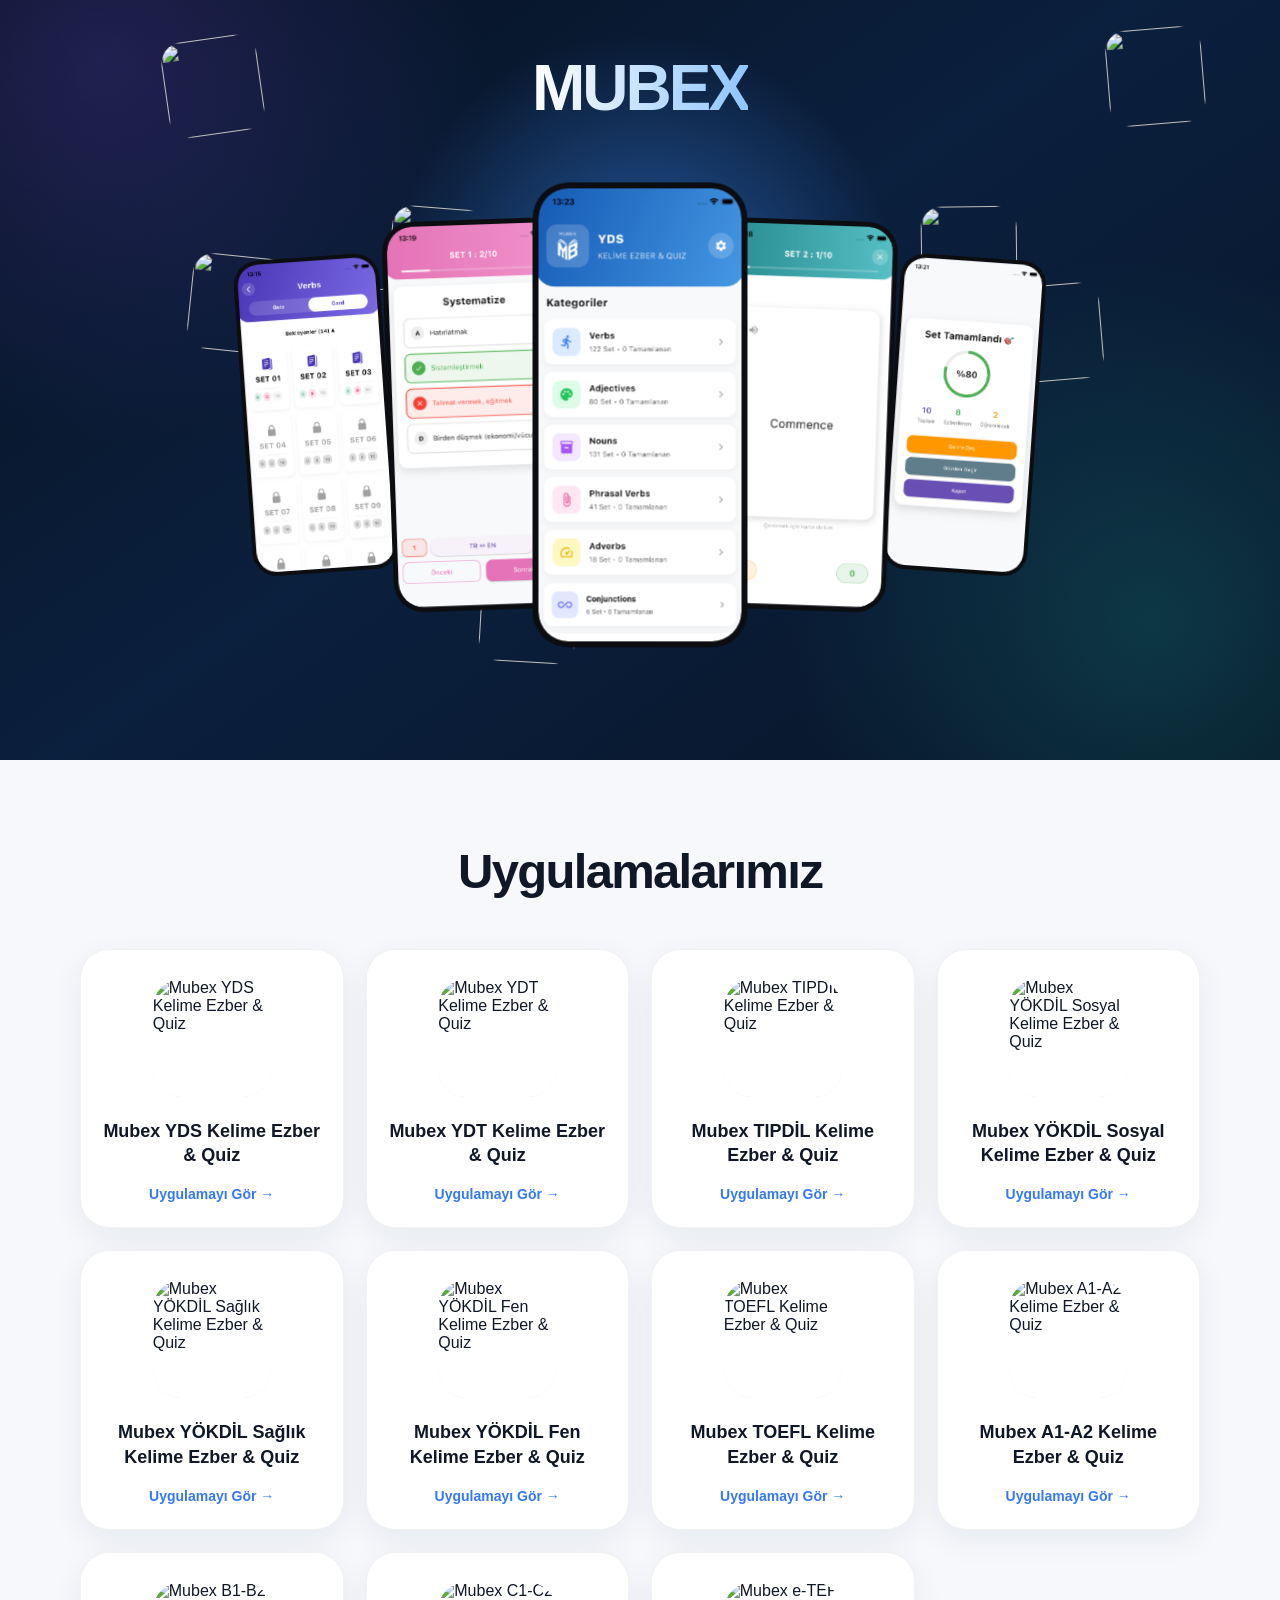
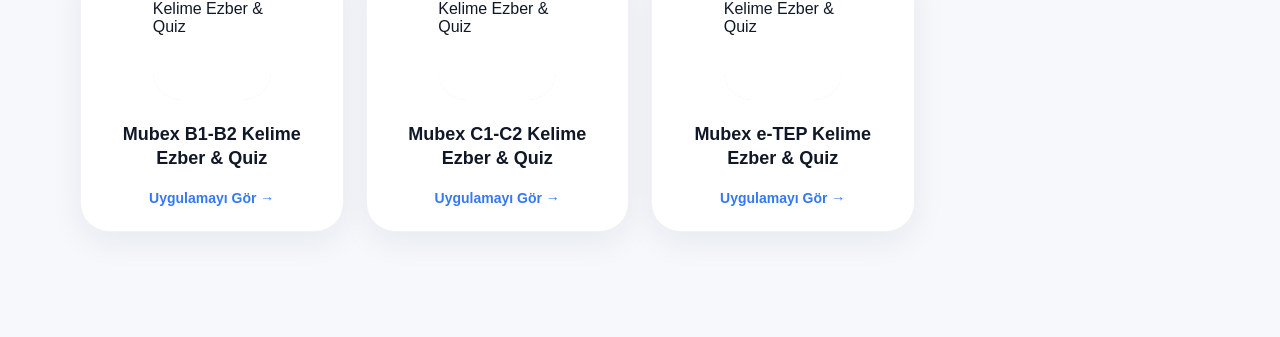
==== commit 7dd3bc0d: "Rename index2.html to index.html" ====
--- a/index.html
+++ b/index.html
@@ -11,16 +11,16 @@
     >
 
     <meta
-        name="description"
-        content="Mubex kelime ezber ve quiz uygulamaları"
-    >
-
-    <meta
         name="theme-color"
         content="#071426"
     >
 
-    <title>Mubex</title>
+    <meta
+        name="description"
+        content="Mubex uygulamaları"
+    >
+
+    <title>Mubex Uygulamaları</title>
 
 
     <style>
@@ -30,25 +30,23 @@
         ========================================================= */
 
         * {
-
             margin: 0;
-
             padding: 0;
-
             box-sizing: border-box;
-
         }
 
 
         html {
-
+            width: 100%;
+            min-height: 100%;
+            background: #071426;
             scroll-behavior: smooth;
-
         }
 
 
         body {
 
+            width: 100%;
             min-height: 100vh;
 
             font-family:
@@ -66,25 +64,25 @@
 
             overflow-x: hidden;
 
+            -webkit-font-smoothing: antialiased;
+            -moz-osx-font-smoothing: grayscale;
+
         }
 
 
         button,
         a {
-
             font: inherit;
-
             -webkit-tap-highlight-color: transparent;
-
         }
 
 
         img {
+            display: block;
 
             user-select: none;
-
+            -webkit-user-select: none;
             -webkit-user-drag: none;
-
         }
 
 
@@ -97,46 +95,41 @@
 
             position: relative;
 
-            min-height: 790px;
+            width: 100%;
+
+            min-height: 760px;
 
             display: flex;
 
+            align-items: center;
             justify-content: center;
 
-            align-items: center;
-
             overflow: hidden;
 
             padding:
-
-                max(
-                    35px,
-                    env(safe-area-inset-top)
-                )
-
+                max(35px, env(safe-area-inset-top))
                 20px
-
-                65px;
+                55px;
 
 
             background:
 
                 radial-gradient(
-                    circle at 50% 37%,
+                    circle at 50% 38%,
                     rgba(61, 143, 255, 0.50),
-                    transparent 31%
+                    transparent 32%
                 ),
 
                 radial-gradient(
-                    circle at 10% 8%,
-                    rgba(131, 88, 255, 0.22),
-                    transparent 30%
+                    circle at 8% 8%,
+                    rgba(131, 88, 255, 0.20),
+                    transparent 28%
                 ),
 
                 radial-gradient(
-                    circle at 88% 82%,
+                    circle at 90% 82%,
                     rgba(37, 203, 180, 0.18),
-                    transparent 29%
+                    transparent 28%
                 ),
 
                 linear-gradient(
@@ -149,71 +142,6 @@
         }
 
 
-        .hero::before {
-
-            content: "";
-
-            position: absolute;
-
-            z-index: 1;
-
-            width: 1000px;
-
-            height: 1000px;
-
-            left: 50%;
-
-            top: 82%;
-
-            transform:
-
-                translate(
-                    -50%,
-                    -50%
-                );
-
-            border-radius: 50%;
-
-
-            background:
-
-                radial-gradient(
-                    circle,
-                    rgba(255, 255, 255, 0.075),
-                    rgba(255, 255, 255, 0) 65%
-                );
-
-
-            pointer-events: none;
-
-        }
-
-
-        .hero::after {
-
-            content: "";
-
-            position: absolute;
-
-            z-index: 2;
-
-            inset: 0;
-
-
-            background:
-
-                linear-gradient(
-                    180deg,
-                    transparent 70%,
-                    rgba(4, 10, 20, 0.18) 100%
-                );
-
-
-            pointer-events: none;
-
-        }
-
-
 
         /* =========================================================
            FLOATING ICON AREA
@@ -223,9 +151,12 @@
 
             position: absolute;
 
-            z-index: 3;
-
-            inset: 0;
+            z-index: 2;
+
+            top: 0;
+            right: 0;
+            bottom: 0;
+            left: 0;
 
             overflow: hidden;
 
@@ -236,61 +167,54 @@
 
 
         /* =========================================================
-           PHYSICS APP ICON
+           FLOATING ICON
         ========================================================= */
 
         .floating-icon {
 
             position: absolute;
 
+            top: 0;
             left: 0;
 
-            top: 0;
-
-
-            width:
-
-                clamp(
-                    95px,
-                    7.5vw,
-                    135px
+            width: clamp(90px, 7.5vw, 132px);
+            height: clamp(90px, 7.5vw, 132px);
+
+            object-fit: cover;
+
+            border-radius: 22%;
+
+            opacity: 1;
+
+            visibility: hidden;
+
+
+            box-shadow:
+
+                0 24px 50px
+                rgba(0, 0, 0, 0.35);
+
+
+            transform: translate3d(0, 0, 0);
+
+            -webkit-transform: translate3d(0, 0, 0);
+
+            backface-visibility: hidden;
+
+            -webkit-backface-visibility: hidden;
+
+            will-change: transform;
+
+
+            /*
+             * IOS SAFARI BORDER RADIUS
+             */
+
+            -webkit-mask-image:
+                -webkit-radial-gradient(
+                    white,
+                    black
                 );
-
-
-            aspect-ratio: 1;
-
-
-            border-radius: 22%;
-
-
-            object-fit: cover;
-
-
-            /*
-             * SAYDAMLIK YOK.
-             *
-             * OPACITY 1.
-             */
-
-            opacity: 1;
-
-
-            visibility: hidden;
-
-
-            box-shadow:
-
-                0 28px 58px
-                rgba(0, 0, 0, 0.36),
-
-                0 0 30px
-                rgba(255, 255, 255, 0.06);
-
-
-            will-change: transform;
-
-
-            transform-origin: center;
 
         }
 
@@ -319,6 +243,11 @@
         }
 
 
+
+        /* =========================================================
+           TITLE
+        ========================================================= */
+
         .hero-title {
 
             position: relative;
@@ -327,13 +256,7 @@
 
             color: #ffffff;
 
-            font-size:
-
-                clamp(
-                    39px,
-                    5vw,
-                    73px
-                );
+            font-size: clamp(40px, 5vw, 72px);
 
             font-weight: 800;
 
@@ -356,45 +279,11 @@
                     #8fc5ff
                 );
 
-
             -webkit-background-clip: text;
 
             background-clip: text;
 
-
             -webkit-text-fill-color: transparent;
-
-        }
-
-
-        .hero-description {
-
-            position: relative;
-
-            z-index: 30;
-
-            max-width: 650px;
-
-            margin-top: 17px;
-
-            margin-bottom: 25px;
-
-            padding: 0 15px;
-
-            color:
-
-                rgba(
-                    255,
-                    255,
-                    255,
-                    0.72
-                );
-
-            font-size: 18px;
-
-            line-height: 1.6;
-
-            text-align: center;
 
         }
 
@@ -410,149 +299,331 @@
 
             z-index: 20;
 
-            width:
-
-                min(
-                    1080px,
-                    100%
+            width: min(1080px, 100%);
+
+            height: 540px;
+
+            margin-top: 22px;
+
+        }
+
+
+
+        /* =========================================================
+           PHONE
+        ========================================================= */
+
+        .phone {
+
+            position: absolute;
+
+            top: 50%;
+            left: 50%;
+
+            width: 215px;
+
+            aspect-ratio: 390 / 844;
+
+            overflow: hidden;
+
+            border: 6px solid #0b0d11;
+
+            border-radius: 36px;
+
+            background: #0b0d11;
+
+
+            box-shadow:
+
+                0 42px 90px
+                rgba(0, 0, 0, 0.55),
+
+                0 12px 30px
+                rgba(0, 0, 0, 0.40);
+
+
+            opacity: 1;
+
+
+            transform:
+                translate3d(
+                    -50%,
+                    -50%,
+                    0
                 );
 
-            height: 510px;
-
-            perspective: 1900px;
-
-        }
-
-
-        .phone {
-
-            position: absolute;
-
-            top: 50%;
-
-            left: 50%;
-
-            width: 215px;
-
-            opacity: 0;
-
-            border:
-
-                6px solid
-                #0b0d11;
-
-            border-radius: 36px;
-
-            background: #0b0d11;
-
-            overflow: hidden;
-
-
-            box-shadow:
-
-                0 45px 95px
-                rgba(0, 0, 0, 0.58),
-
-                0 13px 32px
-                rgba(0, 0, 0, 0.42);
-
+
+            -webkit-transform:
+                translate3d(
+                    -50%,
+                    -50%,
+                    0
+                );
+
+
+            backface-visibility: hidden;
+
+            -webkit-backface-visibility: hidden;
 
             will-change:
-
                 transform,
                 left,
                 opacity;
 
+
+            -webkit-mask-image:
+                -webkit-radial-gradient(
+                    white,
+                    black
+                );
+
         }
 
 
         .phone img {
 
-            display: block;
+            position: absolute;
+
+            top: 0;
+            left: 0;
 
             width: 100%;
-
-            height: auto;
+            height: 100%;
+
+            object-fit: cover;
 
             border-radius: 29px;
 
+            transform: translate3d(0, 0, 0);
+
+            -webkit-transform: translate3d(0, 0, 0);
+
+            backface-visibility: hidden;
+
+            -webkit-backface-visibility: hidden;
+
         }
 
 
 
         /* =========================================================
-           PHONE 1
+           DESKTOP 5 PHONES
         ========================================================= */
 
-        .phone-1 {
+        .phone-stage.desktop .phone-1 {
 
             z-index: 1;
 
-
             animation:
-
-                phoneOneIn
-
-                5s
-
-                cubic-bezier(
-                    .16,
-                    .84,
-                    .24,
-                    1
-                )
-
-                0.45s
-
-                forwards;
-
-        }
-
-
-        @keyframes phoneOneIn {
-
-            0% {
+                desktopPhone1
+                4.8s
+                cubic-bezier(.16, .84, .24, 1)
+                both;
+
+        }
+
+
+        .phone-stage.desktop .phone-2 {
+
+            z-index: 4;
+
+            animation:
+                desktopPhone2
+                4.5s
+                cubic-bezier(.16, .84, .24, 1)
+                both;
+
+        }
+
+
+        .phone-stage.desktop .phone-3 {
+
+            z-index: 10;
+
+            animation:
+                desktopPhone3
+                4.2s
+                cubic-bezier(.16, .84, .24, 1)
+                both;
+
+        }
+
+
+        .phone-stage.desktop .phone-4 {
+
+            z-index: 4;
+
+            animation:
+                desktopPhone4
+                4.5s
+                cubic-bezier(.16, .84, .24, 1)
+                both;
+
+        }
+
+
+        .phone-stage.desktop .phone-5 {
+
+            z-index: 1;
+
+            animation:
+                desktopPhone5
+                4.8s
+                cubic-bezier(.16, .84, .24, 1)
+                both;
+
+        }
+
+
+
+        @keyframes desktopPhone1 {
+
+            from {
 
                 left: 50%;
 
-                opacity: 0;
-
+                opacity: 1;
 
                 transform:
-
-                    translate(
-                        -50%,
-                        -50%
-                    )
-
-                    scale(0.60)
-
-                    rotateY(0deg)
-
-                    rotateZ(0deg);
-
-            }
-
-
-            100% {
+                    translate3d(-50%, -50%, 0)
+                    scale(0.62);
+
+            }
+
+
+            to {
 
                 left: 20%;
 
                 opacity: 1;
 
-
                 transform:
-
-                    translate(
-                        -50%,
-                        -50%
-                    )
-
+                    translate3d(-50%, -50%, 0)
                     scale(0.68)
-
-                    rotateY(19deg)
-
-                    rotateZ(-4deg);
+                    rotate(-4deg);
+
+            }
+
+        }
+
+
+        @keyframes desktopPhone2 {
+
+            from {
+
+                left: 50%;
+
+                opacity: 1;
+
+                transform:
+                    translate3d(-50%, -50%, 0)
+                    scale(0.65);
+
+            }
+
+
+            to {
+
+                left: 35%;
+
+                opacity: 1;
+
+                transform:
+                    translate3d(-50%, -50%, 0)
+                    scale(0.84)
+                    rotate(-2deg);
+
+            }
+
+        }
+
+
+        @keyframes desktopPhone3 {
+
+            from {
+
+                left: 50%;
+
+                opacity: 1;
+
+                transform:
+                    translate3d(-50%, -50%, 0)
+                    scale(0.60);
+
+            }
+
+
+            to {
+
+                left: 50%;
+
+                opacity: 1;
+
+                transform:
+                    translate3d(-50%, -50%, 0)
+                    scale(1);
+
+            }
+
+        }
+
+
+        @keyframes desktopPhone4 {
+
+            from {
+
+                left: 50%;
+
+                opacity: 1;
+
+                transform:
+                    translate3d(-50%, -50%, 0)
+                    scale(0.65);
+
+            }
+
+
+            to {
+
+                left: 65%;
+
+                opacity: 1;
+
+                transform:
+                    translate3d(-50%, -50%, 0)
+                    scale(0.84)
+                    rotate(2deg);
+
+            }
+
+        }
+
+
+        @keyframes desktopPhone5 {
+
+            from {
+
+                left: 50%;
+
+                opacity: 1;
+
+                transform:
+                    translate3d(-50%, -50%, 0)
+                    scale(0.62);
+
+            }
+
+
+            to {
+
+                left: 80%;
+
+                opacity: 1;
+
+                transform:
+                    translate3d(-50%, -50%, 0)
+                    scale(0.68)
+                    rotate(4deg);
 
             }
 
@@ -561,304 +632,135 @@
 
 
         /* =========================================================
-           PHONE 2
+           MOBILE 3 PHONES
         ========================================================= */
 
-        .phone-2 {
+        .phone-stage.mobile .phone-1 {
 
             z-index: 4;
 
-
             animation:
-
-                phoneTwoIn
-
-                4.7s
-
-                cubic-bezier(
-                    .16,
-                    .84,
-                    .24,
-                    1
-                )
-
-                0.22s
-
-                forwards;
-
-        }
-
-
-        @keyframes phoneTwoIn {
-
-            0% {
+                mobilePhoneLeft
+                4.5s
+                cubic-bezier(.16, .84, .24, 1)
+                both;
+
+        }
+
+
+        .phone-stage.mobile .phone-2 {
+
+            z-index: 10;
+
+            animation:
+                mobilePhoneCenter
+                4.2s
+                cubic-bezier(.16, .84, .24, 1)
+                both;
+
+        }
+
+
+        .phone-stage.mobile .phone-3 {
+
+            z-index: 4;
+
+            animation:
+                mobilePhoneRight
+                4.5s
+                cubic-bezier(.16, .84, .24, 1)
+                both;
+
+        }
+
+
+
+        @keyframes mobilePhoneLeft {
+
+            from {
 
                 left: 50%;
 
-                opacity: 0;
-
+                opacity: 1;
 
                 transform:
-
-                    translate(
-                        -50%,
-                        -50%
-                    )
-
+                    translate3d(-50%, -50%, 0)
                     scale(0.65);
 
             }
 
 
-            100% {
-
-                left: 35%;
+            to {
+
+                left: 20%;
 
                 opacity: 1;
 
-
                 transform:
-
-                    translate(
-                        -50%,
-                        -50%
-                    )
-
-                    scale(0.84)
-
-                    rotateY(11deg)
-
-                    rotateZ(-2deg);
-
-            }
-
-        }
-
-
-
-        /* =========================================================
-           PHONE 3
-        ========================================================= */
-
-        .phone-3 {
-
-            z-index: 10;
-
-
-            animation:
-
-                phoneCenterIn
-
-                4.4s
-
-                cubic-bezier(
-                    .16,
-                    .84,
-                    .24,
-                    1
-                )
-
-                forwards;
-
-        }
-
-
-        @keyframes phoneCenterIn {
-
-            0% {
+                    translate3d(-50%, -50%, 0)
+                    scale(0.78)
+                    rotate(-3deg);
+
+            }
+
+        }
+
+
+        @keyframes mobilePhoneCenter {
+
+            from {
 
                 left: 50%;
 
-                opacity: 0;
-
+                opacity: 1;
 
                 transform:
-
-                    translate(
-                        -50%,
-                        -50%
-                    )
-
-                    scale(0.58)
-
-                    translateZ(-200px);
-
-            }
-
-
-            100% {
+                    translate3d(-50%, -50%, 0)
+                    scale(0.58);
+
+            }
+
+
+            to {
 
                 left: 50%;
 
                 opacity: 1;
 
-
                 transform:
-
-                    translate(
-                        -50%,
-                        -50%
-                    )
-
-                    scale(1)
-
-                    translateZ(170px);
-
-            }
-
-        }
-
-
-
-        /* =========================================================
-           PHONE 4
-        ========================================================= */
-
-        .phone-4 {
-
-            z-index: 4;
-
-
-            animation:
-
-                phoneFourIn
-
-                4.7s
-
-                cubic-bezier(
-                    .16,
-                    .84,
-                    .24,
-                    1
-                )
-
-                0.22s
-
-                forwards;
-
-        }
-
-
-        @keyframes phoneFourIn {
-
-            0% {
+                    translate3d(-50%, -50%, 0)
+                    scale(1);
+
+            }
+
+        }
+
+
+        @keyframes mobilePhoneRight {
+
+            from {
 
                 left: 50%;
 
-                opacity: 0;
-
+                opacity: 1;
 
                 transform:
-
-                    translate(
-                        -50%,
-                        -50%
-                    )
-
+                    translate3d(-50%, -50%, 0)
                     scale(0.65);
 
             }
 
 
-            100% {
-
-                left: 65%;
+            to {
+
+                left: 80%;
 
                 opacity: 1;
 
-
                 transform:
-
-                    translate(
-                        -50%,
-                        -50%
-                    )
-
-                    scale(0.84)
-
-                    rotateY(-11deg)
-
-                    rotateZ(2deg);
-
-            }
-
-        }
-
-
-
-        /* =========================================================
-           PHONE 5
-        ========================================================= */
-
-        .phone-5 {
-
-            z-index: 1;
-
-
-            animation:
-
-                phoneFiveIn
-
-                5s
-
-                cubic-bezier(
-                    .16,
-                    .84,
-                    .24,
-                    1
-                )
-
-                0.45s
-
-                forwards;
-
-        }
-
-
-        @keyframes phoneFiveIn {
-
-            0% {
-
-                left: 50%;
-
-                opacity: 0;
-
-
-                transform:
-
-                    translate(
-                        -50%,
-                        -50%
-                    )
-
-                    scale(0.60)
-
-                    rotateY(0deg)
-
-                    rotateZ(0deg);
-
-            }
-
-
-            100% {
-
-                left: 80%;
-
-                opacity: 1;
-
-
-                transform:
-
-                    translate(
-                        -50%,
-                        -50%
-                    )
-
-                    scale(0.68)
-
-                    rotateY(-19deg)
-
-                    rotateZ(4deg);
+                    translate3d(-50%, -50%, 0)
+                    scale(0.78)
+                    rotate(3deg);
 
             }
 
@@ -874,15 +776,13 @@
 
             position: relative;
 
-
             padding:
-
                 85px
-
                 20px
-
                 105px;
 
+            background: #f6f8fc;
+
         }
 
 
@@ -901,15 +801,7 @@
 
             color: #101828;
 
-
-            font-size:
-
-                clamp(
-                    31px,
-                    5vw,
-                    49px
-                );
-
+            font-size: clamp(32px, 5vw, 49px);
 
             font-weight: 800;
 
@@ -919,30 +811,7 @@
 
             text-align: center;
 
-        }
-
-
-        .section-description {
-
-            max-width: 610px;
-
-
-            margin:
-
-                17px
-
-                auto
-
-                50px;
-
-
-            color: #667085;
-
-            font-size: 17px;
-
-            line-height: 1.65;
-
-            text-align: center;
+            margin-bottom: 50px;
 
         }
 
@@ -956,17 +825,11 @@
 
             display: grid;
 
-
             grid-template-columns:
-
                 repeat(
                     4,
-                    minmax(
-                        0,
-                        1fr
-                    )
+                    minmax(0, 1fr)
                 );
-
 
             gap: 22px;
 
@@ -982,35 +845,22 @@
 
             position: relative;
 
+            min-width: 0;
+
             display: flex;
 
             flex-direction: column;
 
             align-items: center;
 
-            min-width: 0;
-
-
             padding:
-
                 29px
-
                 16px
-
                 25px;
 
-
             border:
-
                 1px solid
-
-                rgba(
-                    16,
-                    24,
-                    40,
-                    0.055
-                );
-
+                rgba(16, 24, 40, 0.055);
 
             border-radius: 29px;
 
@@ -1028,22 +878,16 @@
             box-shadow:
 
                 0 10px 32px
-
-                rgba(
-                    16,
-                    24,
-                    40,
-                    0.065
-                );
+                rgba(16, 24, 40, 0.065);
 
 
             transition:
 
-                transform 0.38s ease,
-
-                box-shadow 0.38s ease,
-
-                border-color 0.38s ease;
+                transform 0.35s ease,
+
+                box-shadow 0.35s ease,
+
+                border-color 0.35s ease;
 
         }
 
@@ -1052,30 +896,15 @@
         .app-card:focus-visible {
 
             transform:
-
-                translateY(-8px);
-
+                translateY(-7px);
 
             border-color:
-
-                rgba(
-                    52,
-                    120,
-                    246,
-                    0.16
-                );
-
+                rgba(52, 120, 246, 0.16);
 
             box-shadow:
 
                 0 24px 50px
-
-                rgba(
-                    16,
-                    24,
-                    40,
-                    0.14
-                );
+                rgba(16, 24, 40, 0.14);
 
         }
 
@@ -1088,48 +917,27 @@
         .app-icon {
 
             width: 118px;
+            height: 118px;
 
             max-width: 75%;
 
-            aspect-ratio: 1;
+            object-fit: cover;
 
             border-radius: 24%;
 
-            object-fit: cover;
-
-            opacity: 1;
-
 
             box-shadow:
 
                 0 16px 33px
-
-                rgba(
-                    16,
-                    24,
-                    40,
-                    0.17
+                rgba(16, 24, 40, 0.17);
+
+
+            -webkit-mask-image:
+                -webkit-radial-gradient(
+                    white,
+                    black
                 );
 
-
-            transition:
-
-                transform
-                0.38s
-                ease;
-
-        }
-
-
-        .app-card:hover .app-icon,
-        .app-card:focus-visible .app-icon {
-
-            transform:
-
-                scale(1.06)
-
-                rotate(-2deg);
-
         }
 
 
@@ -1150,26 +958,11 @@
         }
 
 
-        .app-subtitle {
-
-            margin-top: 8px;
-
-            color: #667085;
-
-            font-size: 14px;
-
-            line-height: 1.5;
-
-            text-align: center;
-
-        }
-
-
         .store-text {
 
             margin-top: auto;
 
-            padding-top: 18px;
+            padding-top: 19px;
 
             color: #3478f6;
 
@@ -1187,9 +980,9 @@
 
         .loading {
 
-            grid-column:
-
-                1 / -1;
+            grid-column: 1 / -1;
+
+            min-height: 250px;
 
             display: flex;
 
@@ -1199,43 +992,27 @@
 
             justify-content: center;
 
-            min-height: 250px;
-
             color: #667085;
 
-            font-size: 16px;
-
         }
 
 
         .loading-spinner {
 
             width: 38px;
-
             height: 38px;
 
             margin-bottom: 18px;
 
-
             border:
-
                 4px solid
-
-                rgba(
-                    52,
-                    120,
-                    246,
-                    0.15
-                );
-
+                rgba(52, 120, 246, 0.15);
 
             border-top-color: #3478f6;
 
             border-radius: 50%;
 
-
             animation:
-
                 loadingSpin
                 0.9s
                 linear
@@ -1247,13 +1024,7 @@
         @keyframes loadingSpin {
 
             to {
-
-                transform:
-
-                    rotate(
-                        360deg
-                    );
-
+                transform: rotate(360deg);
             }
 
         }
@@ -1266,82 +1037,58 @@
 
         .error-message {
 
-            grid-column:
-
-                1 / -1;
-
+            grid-column: 1 / -1;
+
+            padding: 45px 25px;
+
+            border-radius: 25px;
+
+            background: #fff0f0;
+
+            color: #d92d20;
+
+            text-align: center;
+
+        }
+
+
+
+        /* =========================================================
+           STORE MODAL
+        ========================================================= */
+
+        .store-modal {
+
+            position: fixed;
+
+            z-index: 999;
+
+            top: 0;
+            right: 0;
+            bottom: 0;
+            left: 0;
+
+            display: none;
+
+            align-items: center;
+            justify-content: center;
 
             padding:
-
-                45px
-                25px;
-
-
-            border-radius: 25px;
-
-            background: #fff0f0;
-
-            color: #d92d20;
-
-            line-height: 1.6;
-
-            text-align: center;
-
-        }
-
-
-
-        /* =========================================================
-           MODAL
-        ========================================================= */
-
-        .store-modal {
-
-            position: fixed;
-
-            z-index: 999;
-
-            inset: 0;
-
-            display: none;
-
-            justify-content: center;
-
-            align-items: center;
-
-            padding: 20px;
-
+                20px
+                20px
+                max(
+                    20px,
+                    env(safe-area-inset-bottom)
+                );
 
             background:
-
-                rgba(
-                    5,
-                    13,
-                    25,
-                    0.74
-                );
-
-
-            backdrop-filter:
-
-                blur(
-                    13px
-                );
-
-
-            -webkit-backdrop-filter:
-
-                blur(
-                    13px
-                );
+                rgba(5, 13, 25, 0.86);
 
         }
 
 
         .store-modal.active {
-
             display: flex;
-
         }
 
 
@@ -1361,97 +1108,30 @@
             box-shadow:
 
                 0 38px 100px
-
-                rgba(
-                    0,
-                    0,
-                    0,
-                    0.36
-                );
-
-
-            animation:
-
-                modalIn
-                0.38s
-                ease;
-
-        }
-
-
-        @keyframes modalIn {
-
-            from {
-
-                opacity: 0;
-
-
-                transform:
-
-                    translateY(
-                        25px
-                    )
-
-                    scale(
-                        0.93
-                    );
-
-            }
-
-
-            to {
-
-                opacity: 1;
-
-
-                transform:
-
-                    translateY(
-                        0
-                    )
-
-                    scale(
-                        1
-                    );
-
-            }
+                rgba(0, 0, 0, 0.36);
 
         }
 
 
         .modal-icon {
 
-            display: block;
-
             width: 85px;
-
             height: 85px;
 
-
             margin:
-
                 0
                 auto
                 19px;
 
-
             border-radius: 22%;
 
             object-fit: cover;
 
-            opacity: 1;
-
 
             box-shadow:
 
                 0 14px 28px
-
-                rgba(
-                    16,
-                    24,
-                    40,
-                    0.15
-                );
+                rgba(16, 24, 40, 0.15);
 
         }
 
@@ -1469,43 +1149,26 @@
         }
 
 
-        .store-box p {
-
-            margin:
-
-                10px
-                0
-                23px;
-
-            color: #667085;
-
-            line-height: 1.5;
+        .store-button {
+
+            display: block;
+
+            width: 100%;
+
+            margin-top: 12px;
+
+            padding: 16px;
+
+            border: none;
+
+            border-radius: 17px;
+
+            font-size: 16px;
+
+            font-weight: 700;
 
             text-align: center;
 
-        }
-
-
-        .store-button {
-
-            display: block;
-
-            width: 100%;
-
-            margin-top: 12px;
-
-            padding: 16px;
-
-            border: none;
-
-            border-radius: 17px;
-
-            font-size: 16px;
-
-            font-weight: 700;
-
-            text-align: center;
-
             text-decoration: none;
 
             cursor: pointer;
@@ -1514,6 +1177,8 @@
 
 
         .apple-button {
+
+            margin-top: 25px;
 
             background: #090909;
 
@@ -1545,42 +1210,29 @@
            TABLET
         ========================================================= */
 
-        @media (
-            max-width: 950px
-        ) {
+        @media (max-width: 950px) {
 
 
             .app-grid {
 
                 grid-template-columns:
-
                     repeat(
                         3,
-                        minmax(
-                            0,
-                            1fr
-                        )
+                        minmax(0, 1fr)
                     );
 
             }
 
 
             .phone {
-
                 width: 195px;
-
             }
 
 
             .floating-icon {
 
-                width:
-
-                    clamp(
-                        85px,
-                        10vw,
-                        115px
-                    );
+                width: clamp(82px, 10vw, 112px);
+                height: clamp(82px, 10vw, 112px);
 
             }
 
@@ -1592,26 +1244,20 @@
            MOBILE
         ========================================================= */
 
-        @media (
-            max-width: 600px
-        ) {
+        @media (max-width: 600px) {
 
 
             .hero {
 
-                min-height: 690px;
-
+                min-height: 650px;
 
                 padding:
-
                     max(
-                        30px,
+                        25px,
                         env(safe-area-inset-top)
                     )
-
                     0
-
-                    45px;
+                    35px;
 
             }
 
@@ -1620,39 +1266,25 @@
 
                 padding: 0 20px;
 
-
                 font-size:
-
                     clamp(
-                        37px,
+                        38px,
                         11vw,
                         52px
                     );
 
-
                 letter-spacing: -2px;
 
             }
 
 
-            .hero-description {
-
-                margin-top: 13px;
-
-                margin-bottom: 10px;
-
-                padding: 0 37px;
-
-                font-size: 15px;
-
-                line-height: 1.55;
-
-            }
-
-
             .phone-stage {
 
-                height: 430px;
+                width: 100%;
+
+                height: 455px;
+
+                margin-top: 5px;
 
             }
 
@@ -1660,13 +1292,11 @@
             .phone {
 
                 width:
-
                     min(
-                        42vw,
-                        174px
+                        48vw,
+                        184px
                     );
 
-
                 border-width: 4px;
 
                 border-radius: 29px;
@@ -1675,298 +1305,15 @@
 
 
             .phone img {
-
                 border-radius: 24px;
-
             }
 
 
             .floating-icon {
 
-                width:
-
-                    clamp(
-                        68px,
-                        19vw,
-                        88px
-                    );
-
-            }
-
-
-
-            /* PHONE 1 MOBILE */
-
-            @keyframes phoneOneIn {
-
-                0% {
-
-                    left: 50%;
-
-                    opacity: 0;
-
-
-                    transform:
-
-                        translate(
-                            -50%,
-                            -50%
-                        )
-
-                        scale(
-                            0.55
-                        );
-
-                }
-
-
-                100% {
-
-                    left: 20%;
-
-                    opacity: 1;
-
-
-                    transform:
-
-                        translate(
-                            -50%,
-                            -50%
-                        )
-
-                        scale(
-                            0.59
-                        )
-
-                        rotateY(
-                            15deg
-                        )
-
-                        rotateZ(
-                            -4deg
-                        );
-
-                }
-
-            }
-
-
-
-            /* PHONE 2 MOBILE */
-
-            @keyframes phoneTwoIn {
-
-                0% {
-
-                    left: 50%;
-
-                    opacity: 0;
-
-
-                    transform:
-
-                        translate(
-                            -50%,
-                            -50%
-                        )
-
-                        scale(
-                            0.61
-                        );
-
-                }
-
-
-                100% {
-
-                    left: 35%;
-
-                    opacity: 1;
-
-
-                    transform:
-
-                        translate(
-                            -50%,
-                            -50%
-                        )
-
-                        scale(
-                            0.77
-                        )
-
-                        rotateY(
-                            8deg
-                        )
-
-                        rotateZ(
-                            -2deg
-                        );
-
-                }
-
-            }
-
-
-
-            /* CENTER MOBILE */
-
-            @keyframes phoneCenterIn {
-
-                0% {
-
-                    left: 50%;
-
-                    opacity: 0;
-
-
-                    transform:
-
-                        translate(
-                            -50%,
-                            -50%
-                        )
-
-                        scale(
-                            0.58
-                        );
-
-                }
-
-
-                100% {
-
-                    left: 50%;
-
-                    opacity: 1;
-
-
-                    transform:
-
-                        translate(
-                            -50%,
-                            -50%
-                        )
-
-                        scale(
-                            1
-                        );
-
-                }
-
-            }
-
-
-
-            /* PHONE 4 MOBILE */
-
-            @keyframes phoneFourIn {
-
-                0% {
-
-                    left: 50%;
-
-                    opacity: 0;
-
-
-                    transform:
-
-                        translate(
-                            -50%,
-                            -50%
-                        )
-
-                        scale(
-                            0.61
-                        );
-
-                }
-
-
-                100% {
-
-                    left: 65%;
-
-                    opacity: 1;
-
-
-                    transform:
-
-                        translate(
-                            -50%,
-                            -50%
-                        )
-
-                        scale(
-                            0.77
-                        )
-
-                        rotateY(
-                            -8deg
-                        )
-
-                        rotateZ(
-                            2deg
-                        );
-
-                }
-
-            }
-
-
-
-            /* PHONE 5 MOBILE */
-
-            @keyframes phoneFiveIn {
-
-                0% {
-
-                    left: 50%;
-
-                    opacity: 0;
-
-
-                    transform:
-
-                        translate(
-                            -50%,
-                            -50%
-                        )
-
-                        scale(
-                            0.55
-                        );
-
-                }
-
-
-                100% {
-
-                    left: 80%;
-
-                    opacity: 1;
-
-
-                    transform:
-
-                        translate(
-                            -50%,
-                            -50%
-                        )
-
-                        scale(
-                            0.59
-                        )
-
-                        rotateY(
-                            -15deg
-                        )
-
-                        rotateZ(
-                            4deg
-                        );
-
-                }
+                width: clamp(65px, 19vw, 86px);
+
+                height: clamp(65px, 19vw, 86px);
 
             }
 
@@ -1974,11 +1321,8 @@
             .apps-section {
 
                 padding:
-
                     65px
-
                     14px
-
                     max(
                         75px,
                         env(safe-area-inset-bottom)
@@ -1989,35 +1333,21 @@
 
             .section-title {
 
+                margin-bottom: 38px;
+
                 font-size: 34px;
 
             }
 
 
-            .section-description {
-
-                margin-bottom: 36px;
-
-                padding: 0 18px;
-
-                font-size: 15px;
-
-            }
-
-
             .app-grid {
 
                 grid-template-columns:
-
                     repeat(
                         2,
-                        minmax(
-                            0,
-                            1fr
-                        )
+                        minmax(0, 1fr)
                     );
 
-
                 gap: 13px;
 
             }
@@ -2026,12 +1356,10 @@
             .app-card {
 
                 padding:
-
                     20px
                     9px
                     18px;
 
-
                 border-radius: 22px;
 
             }
@@ -2040,6 +1368,7 @@
             .app-icon {
 
                 width: 96px;
+                height: 96px;
 
                 border-radius: 22%;
 
@@ -2055,25 +1384,65 @@
             }
 
 
-            .app-subtitle {
+            .store-text {
+
+                padding-top: 15px;
 
                 font-size: 12px;
 
             }
 
 
-            .store-text {
-
-                padding-top: 14px;
-
-                font-size: 12px;
-
-            }
-
-
             .store-box {
-
                 padding: 25px;
+            }
+
+        }
+
+
+
+        /* =========================================================
+           IOS SAFARI
+        ========================================================= */
+
+        @supports (-webkit-touch-callout: none) {
+
+
+            html,
+            body {
+
+                min-height:
+                    -webkit-fill-available;
+
+            }
+
+
+            .hero {
+
+                transform:
+                    translate3d(
+                        0,
+                        0,
+                        0
+                    );
+
+                -webkit-transform:
+                    translate3d(
+                        0,
+                        0,
+                        0
+                    );
+
+            }
+
+
+            .phone,
+            .phone img,
+            .floating-icon {
+
+                backface-visibility: hidden;
+
+                -webkit-backface-visibility: hidden;
 
             }
 
@@ -2085,50 +1454,42 @@
            SMALL MOBILE
         ========================================================= */
 
-        @media (
-            max-width: 370px
-        ) {
+        @media (max-width: 370px) {
 
 
             .hero-title {
-
                 font-size: 35px;
-
             }
 
 
             .phone {
-
-                width: 158px;
-
+                width: 160px;
             }
 
 
             .floating-icon {
 
-                width: 64px;
+                width: 62px;
+                height: 62px;
 
             }
 
 
             .app-grid {
-
                 gap: 10px;
-
             }
 
 
             .app-icon {
 
                 width: 82px;
+                height: 82px;
 
             }
 
 
             .app-name {
-
                 font-size: 14px;
-
             }
 
         }
@@ -2139,16 +1500,10 @@
            REDUCED MOTION
         ========================================================= */
 
-        @media (
-            prefers-reduced-motion: reduce
-        ) {
-
+        @media (prefers-reduced-motion: reduce) {
 
             .phone {
-
-                animation-duration:
-                    0.01ms !important;
-
+                animation-duration: 0.01ms !important;
             }
 
         }
@@ -2162,12 +1517,7 @@
 <body>
 
 
-<!-- =============================================================
-     HERO
-============================================================= -->
-
 <section class="hero">
-
 
 
     <div
@@ -2177,25 +1527,13 @@
     ></div>
 
 
-
     <div class="hero-content">
 
 
         <h1 class="hero-title">
 
             <span>MUBEX</span>
-
-
         </h1>
-
-
-        <p class="hero-description">
-
-            Sınava ve seviyene özel kelime ezberleme,
-            quiz ve tekrar uygulamaları.
-
-        </p>
-
 
 
         <div
@@ -2211,10 +1549,6 @@
 
 
 
-<!-- =============================================================
-     APPS
-============================================================= -->
-
 <section class="apps-section">
 
 
@@ -2226,15 +1560,6 @@
             Uygulamalarımız
 
         </h2>
-
-
-        <p class="section-description">
-
-            Hazırlandığın sınava veya İngilizce seviyene
-            uygun Mubex uygulamasını seç.
-
-        </p>
-
 
 
         <div
@@ -2248,7 +1573,6 @@
 
                 <div
                     class="loading-spinner"
-                    aria-hidden="true"
                 ></div>
 
 
@@ -2267,10 +1591,6 @@
 </section>
 
 
-
-<!-- =============================================================
-     STORE MODAL
-============================================================= -->
 
 <div
     id="storeModal"
@@ -2299,13 +1619,6 @@
         </h3>
 
 
-        <p>
-
-            Uygulamayı indireceğin mağazayı seç.
-
-        </p>
-
-
         <a
             id="appleStoreButton"
             class="store-button apple-button"
@@ -2360,13 +1673,13 @@
     ============================================================= */
 
     const API_URL =
-
         "https://mubexsoft.github.io/mobile_api/other_eng_apps.json";
 
 
-
-    const phoneScreens = [
-
+    const MOBILE_BREAKPOINT = 600;
+
+
+    const DESKTOP_SCREENS = [
 
         "assets/s1.png",
 
@@ -2377,6 +1690,17 @@
         "assets/s4.png",
 
         "assets/s5.png"
+
+    ];
+
+
+    const MOBILE_SCREENS = [
+
+        "assets/s2.png",
+
+        "assets/s3.png",
+
+        "assets/s4.png"
 
     ];
 
@@ -2387,128 +1711,155 @@
     ============================================================= */
 
     const appGrid =
-
-        document.getElementById(
-            "appGrid"
+        document.getElementById("appGrid");
+
+
+    const floatingIcons =
+        document.getElementById("floatingIcons");
+
+
+    const phoneStage =
+        document.getElementById("phoneStage");
+
+
+    const storeModal =
+        document.getElementById("storeModal");
+
+
+    const modalAppName =
+        document.getElementById("modalAppName");
+
+
+    const modalAppIcon =
+        document.getElementById("modalAppIcon");
+
+
+    const appleStoreButton =
+        document.getElementById("appleStoreButton");
+
+
+    const googleStoreButton =
+        document.getElementById("googleStoreButton");
+
+
+    const closeModal =
+        document.getElementById("closeModal");
+
+
+
+    /* =============================================================
+       STATE
+    ============================================================= */
+
+    let iconBodies = [];
+
+
+    let physicsAnimationId = null;
+
+
+    let previousFrameTime = 0;
+
+
+    let currentPhoneMode = null;
+
+
+    let resizeTimer = null;
+
+
+
+    /* =============================================================
+       HELPERS
+    ============================================================= */
+
+    function isMobile() {
+
+        return (
+            window.innerWidth <= MOBILE_BREAKPOINT
         );
 
-
-    const floatingIcons =
-
-        document.getElementById(
-            "floatingIcons"
-        );
-
-
-    const phoneStage =
-
-        document.getElementById(
-            "phoneStage"
-        );
-
-
-    const storeModal =
-
-        document.getElementById(
-            "storeModal"
-        );
-
-
-    const modalAppName =
-
-        document.getElementById(
-            "modalAppName"
-        );
-
-
-    const modalAppIcon =
-
-        document.getElementById(
-            "modalAppIcon"
-        );
-
-
-    const appleStoreButton =
-
-        document.getElementById(
-            "appleStoreButton"
-        );
-
-
-    const googleStoreButton =
-
-        document.getElementById(
-            "googleStoreButton"
-        );
-
-
-    const closeModal =
-
-        document.getElementById(
-            "closeModal"
-        );
-
-
-
-    /* =============================================================
-       PHYSICS STATE
-    ============================================================= */
-
-    let iconBodies = [];
-
-
-    let physicsAnimationId = null;
-
-
-    let previousFrameTime = 0;
-
-
-    let resizeTimer = null;
-
-
-
-    /* =============================================================
-       RANDOM
-    ============================================================= */
+    }
+
 
     function randomBetween(
         min,
         max
     ) {
 
-
         return (
-
             Math.random()
-
             *
-
-            (
-                max - min
-            )
-
+            (max - min)
             +
-
             min
-
         );
 
-
     }
 
 
+    function hasValidUrl(
+        url
+    ) {
+
+        return (
+
+            typeof url === "string"
+
+            &&
+
+            url.trim() !== ""
+
+            &&
+
+            url.trim() !== "#"
+
+        );
+
+    }
+
+
 
     /* =============================================================
-       CREATE PHONES
+       PHONES
     ============================================================= */
 
-    function createPhones() {
+    function renderPhones() {
+
+
+        const mode =
+
+            isMobile()
+                ? "mobile"
+                : "desktop";
+
+
+        if (
+            currentPhoneMode === mode
+        ) {
+
+            return;
+
+        }
+
+
+        currentPhoneMode = mode;
+
+
+        const screens =
+
+            mode === "mobile"
+                ? MOBILE_SCREENS
+                : DESKTOP_SCREENS;
+
+
+        phoneStage.className =
+
+            `phone-stage ${mode}`;
 
 
         phoneStage.innerHTML = "";
 
 
-        phoneScreens.forEach(
+        screens.forEach(
 
             (
                 screen,
@@ -2518,9 +1869,7 @@
 
                 const phone =
 
-                    document.createElement(
-                        "div"
-                    );
+                    document.createElement("div");
 
 
                 phone.className =
@@ -2531,14 +1880,10 @@
 
                 const image =
 
-                    document.createElement(
-                        "img"
-                    );
-
-
-                image.src =
-
-                    screen;
+                    document.createElement("img");
+
+
+                image.src = screen;
 
 
                 image.alt =
@@ -2552,27 +1897,34 @@
 
 
                 if (
-                    index === 2
+
+                    (
+                        mode === "mobile"
+                        &&
+                        index === 1
+                    )
+
+                    ||
+
+                    (
+                        mode === "desktop"
+                        &&
+                        index === 2
+                    )
+
                 ) {
 
-
                     image.fetchPriority =
 
                         "high";
 
-
                 }
 
 
-
-                phone.appendChild(
-                    image
-                );
-
-
-                phoneStage.appendChild(
-                    phone
-                );
+                phone.appendChild(image);
+
+
+                phoneStage.appendChild(phone);
 
 
             }
@@ -2605,26 +1957,18 @@
             navigator.maxTouchPoints > 1;
 
 
-
         if (
-            /android/i.test(
-                userAgent
-            )
+            /android/i.test(userAgent)
         ) {
 
-
             return "android";
 
-
-        }
-
+        }
 
 
         if (
 
-            /iPad|iPhone|iPod/.test(
-                userAgent
-            )
+            /iPad|iPhone|iPod/.test(userAgent)
 
             ||
 
@@ -2632,51 +1976,19 @@
 
         ) {
 
-
             return "ios";
 
-
-        }
-
+        }
 
 
         return "desktop";
 
-
     }
 
 
 
     /* =============================================================
-       URL
-    ============================================================= */
-
-    function hasValidUrl(
-        url
-    ) {
-
-
-        return (
-
-            typeof url === "string"
-
-            &&
-
-            url.trim().length > 0
-
-            &&
-
-            url.trim() !== "#"
-
-        );
-
-
-    }
-
-
-
-    /* =============================================================
-       OPEN APP
+       APP OPEN
     ============================================================= */
 
     function openApp(
@@ -2689,7 +2001,6 @@
             getDeviceType();
 
 
-
         if (
 
             device === "ios"
@@ -2702,17 +2013,13 @@
 
         ) {
 
-
-            window.location.href =
-
-                app.app_store_url;
-
+            window.location.assign(
+                app.app_store_url
+            );
 
             return;
 
-
-        }
-
+        }
 
 
         if (
@@ -2727,17 +2034,13 @@
 
         ) {
 
-
-            window.location.href =
-
-                app.google_play_url;
-
+            window.location.assign(
+                app.google_play_url
+            );
 
             return;
 
-
-        }
-
+        }
 
 
         modalAppName.textContent =
@@ -2753,7 +2056,6 @@
         modalAppIcon.alt =
 
             app.app_name;
-
 
 
         const hasAppleStore =
@@ -2770,52 +2072,40 @@
             );
 
 
-
         appleStoreButton.style.display =
 
             hasAppleStore
-
                 ? "block"
-
                 : "none";
 
 
         googleStoreButton.style.display =
 
             hasGooglePlay
-
                 ? "block"
-
                 : "none";
-
 
 
         if (
             hasAppleStore
         ) {
 
-
             appleStoreButton.href =
 
                 app.app_store_url;
 
-
-        }
-
+        }
 
 
         if (
             hasGooglePlay
         ) {
 
-
             googleStoreButton.href =
 
                 app.google_play_url;
 
-
-        }
-
+        }
 
 
         storeModal.classList.add(
@@ -2827,13 +2117,12 @@
 
             "hidden";
 
-
     }
 
 
 
     /* =============================================================
-       CREATE FLOAT ICON ELEMENTS
+       FLOATING ICONS
     ============================================================= */
 
     function renderFloatingIcons(
@@ -2850,12 +2139,8 @@
         floatingIcons.innerHTML = "";
 
 
-
         apps
-            .slice(
-                0,
-                11
-            )
+            .slice(0, 11)
             .forEach(
 
                 app => {
@@ -2863,14 +2148,8 @@
 
                     const image =
 
-                        document.createElement(
-                            "img"
-                        );
-
-
-                    /*
-                     * İKON URL'Sİ JSON'DAN GELİR.
-                     */
+                        document.createElement("img");
+
 
                     image.src =
 
@@ -2885,15 +2164,14 @@
                         "floating-icon";
 
 
+                    image.loading =
+
+                        "eager";
+
+
                     image.decoding =
 
                         "async";
-
-
-                    image.loading =
-
-                        "eager";
-
 
 
                     floatingIcons.appendChild(
@@ -2906,40 +2184,111 @@
             );
 
 
-
-        /*
-         * CSS BOYUTLARININ HESAPLANMASINI BEKLE.
-         */
-
-        requestAnimationFrame(
-
-            () => {
-
-
-                requestAnimationFrame(
-
-                    () => {
-
-
-                        initialisePhysics();
-
+        waitForFloatingImages()
+            .then(
+
+                () => {
+
+
+                    requestAnimationFrame(
+
+                        () => {
+
+                            initialisePhysics();
+
+                        }
+
+                    );
+
+                }
+
+            );
+
+    }
+
+
+
+    /* =============================================================
+       WAIT IMAGES
+    ============================================================= */
+
+    function waitForFloatingImages() {
+
+
+        const images =
+
+            Array.from(
+
+                floatingIcons.querySelectorAll(
+                    ".floating-icon"
+                )
+
+            );
+
+
+        return Promise.all(
+
+            images.map(
+
+                image => {
+
+
+                    if (
+                        image.complete
+                    ) {
+
+                        return Promise.resolve();
 
                     }
 
-                );
-
-
-            }
+
+                    return new Promise(
+
+                        resolve => {
+
+
+                            image.addEventListener(
+
+                                "load",
+
+                                resolve,
+
+                                {
+                                    once: true
+                                }
+
+                            );
+
+
+                            image.addEventListener(
+
+                                "error",
+
+                                resolve,
+
+                                {
+                                    once: true
+                                }
+
+                            );
+
+
+                        }
+
+                    );
+
+                }
+
+            )
 
         );
 
-
     }
 
 
 
     /* =============================================================
-       CHECK POSITION COLLISION
+       POSITION CHECK
     ============================================================= */
 
     function isPositionFree(
@@ -2962,288 +2311,266 @@
 
             const dx =
 
-                body.x - x;
+                x - body.x;
 
 
             const dy =
 
-                body.y - y;
+                y - body.y;
 
 
             const minimumDistance =
 
+                radius
+
+                +
+
                 body.radius
 
                 +
 
-                radius
+                8;
+
+
+            if (
+
+                dx * dx
 
                 +
 
-                8;
+                dy * dy
+
+                <
+
+                minimumDistance
+                *
+                minimumDistance
+
+            ) {
+
+                return false;
+
+            }
+
+        }
+
+
+        return true;
+
+    }
+
+
+
+    /* =============================================================
+       FIND POSITION
+    ============================================================= */
+
+    function findFreePosition(
+
+        radius,
+
+        width,
+
+        height,
+
+        bodies
+
+    ) {
+
+
+        const padding = 6;
+
+
+        const minX =
+
+            radius + padding;
+
+
+        const maxX =
+
+            Math.max(
+
+                minX,
+
+                width - radius - padding
+
+            );
+
+
+        const minY =
+
+            radius + padding;
+
+
+        const maxY =
+
+            Math.max(
+
+                minY,
+
+                height - radius - padding
+
+            );
+
+
+        for (
+
+            let attempt = 0;
+
+            attempt < 3000;
+
+            attempt++
+
+        ) {
+
+
+            const x =
+
+                randomBetween(
+                    minX,
+                    maxX
+                );
+
+
+            const y =
+
+                randomBetween(
+                    minY,
+                    maxY
+                );
 
 
             if (
 
-                (
-                    dx * dx
+                isPositionFree(
+
+                    x,
+
+                    y,
+
+                    radius,
+
+                    bodies
+
                 )
 
-                +
-
-                (
-                    dy * dy
-                )
-
-                <
-
-                (
-                    minimumDistance
-                    *
-                    minimumDistance
-                )
-
             ) {
 
-
-                return false;
-
-
-            }
-
-
-        }
-
-
-
-        return true;
-
+                return {
+                    x,
+                    y
+                };
+
+            }
+
+        }
+
+
+        const step =
+
+            radius * 2 + 10;
+
+
+        for (
+
+            let y = minY;
+
+            y <= maxY;
+
+            y += step
+
+        ) {
+
+
+            for (
+
+                let x = minX;
+
+                x <= maxX;
+
+                x += step
+
+            ) {
+
+
+                if (
+
+                    isPositionFree(
+
+                        x,
+
+                        y,
+
+                        radius,
+
+                        bodies
+
+                    )
+
+                ) {
+
+                    return {
+                        x,
+                        y
+                    };
+
+                }
+
+            }
+
+        }
+
+
+        return {
+
+            x: minX,
+
+            y: minY
+
+        };
 
     }
 
 
 
     /* =============================================================
-       FIND NON OVERLAPPING POSITION
+       INIT PHYSICS
     ============================================================= */
 
-    function findFreePosition(
-
-        radius,
-
-        width,
-
-        height,
-
-        bodies
-
-    ) {
-
-
-        const padding =
-
-            8;
-
-
-
-        for (
-
-            let attempt = 0;
-
-            attempt < 2500;
-
-            attempt++
+    function initialisePhysics() {
+
+
+        stopPhysics();
+
+
+        const rect =
+
+            floatingIcons.getBoundingClientRect();
+
+
+        const width =
+
+            rect.width;
+
+
+        const height =
+
+            rect.height;
+
+
+        if (
+
+            width <= 0
+
+            ||
+
+            height <= 0
 
         ) {
 
-
-            const x =
-
-                randomBetween(
-
-                    radius + padding,
-
-                    width - radius - padding
-
-                );
-
-
-            const y =
-
-                randomBetween(
-
-                    radius + padding,
-
-                    height - radius - padding
-
-                );
-
-
-
-            if (
-
-                isPositionFree(
-
-                    x,
-
-                    y,
-
-                    radius,
-
-                    bodies
-
-                )
-
-            ) {
-
-
-                return {
-
-                    x,
-
-                    y
-
-                };
-
-
-            }
-
-
-        }
-
-
-
-        /*
-         * RANDOM YER BULAMAZSA GRID TARAMASI.
-         */
-
-        const step =
-
-            radius * 2 + 10;
-
-
-
-        for (
-
-            let y = radius + padding;
-
-            y <= height - radius;
-
-            y += step
-
-        ) {
-
-
-            for (
-
-                let x = radius + padding;
-
-                x <= width - radius;
-
-                x += step
-
-            ) {
-
-
-                if (
-
-                    isPositionFree(
-
-                        x,
-
-                        y,
-
-                        radius,
-
-                        bodies
-
-                    )
-
-                ) {
-
-
-                    return {
-
-                        x,
-
-                        y
-
-                    };
-
-
-                }
-
-
-            }
-
-
-        }
-
-
-
-
-        return {
-
-            x: randomBetween(
-                radius,
-                width - radius
-            ),
-
-            y: randomBetween(
-                radius,
-                height - radius
-            )
-
-        };
-
-
-    }
-
-
-
-    /* =============================================================
-       INITIALISE PHYSICS
-    ============================================================= */
-
-    function initialisePhysics() {
-
-
-        stopPhysics();
-
-
-        const containerRect =
-
-            floatingIcons.getBoundingClientRect();
-
-
-
-        const width =
-
-            containerRect.width;
-
-
-        const height =
-
-            containerRect.height;
-
-
-
-        if (
-
-            width <= 0
-
-            ||
-
-            height <= 0
-
-        ) {
-
-
             return;
 
-
-        }
-
+        }
 
 
         const elements =
@@ -3257,55 +2584,41 @@
             );
 
 
-
-        const isMobile =
-
-            window.matchMedia(
-                "(max-width: 600px)"
-            ).matches;
-
-
-
-        const minimumSpeed =
-
-            isMobile
-
-                ? 20
-
-                : 28;
-
-
-        const maximumSpeed =
-
-            isMobile
-
-                ? 34
-
-                : 46;
-
+        const mobile =
+
+            isMobile();
+
+
+        const minSpeed =
+
+            mobile
+                ? 16
+                : 22;
+
+
+        const maxSpeed =
+
+            mobile
+                ? 27
+                : 38;
 
 
         iconBodies = [];
 
 
-
         elements.forEach(
 
-            (
-                element,
-                index
-            ) => {
-
-
-                const rect =
+            element => {
+
+
+                const elementRect =
 
                     element.getBoundingClientRect();
 
 
                 const radius =
 
-                    rect.width / 2;
-
+                    elementRect.width / 2;
 
 
                 const position =
@@ -3323,7 +2636,6 @@
                     );
 
 
-
                 const angle =
 
                     randomBetween(
@@ -3335,65 +2647,53 @@
                     );
 
 
-
                 const speed =
 
                     randomBetween(
 
-                        minimumSpeed,
-
-                        maximumSpeed
+                        minSpeed,
+
+                        maxSpeed
 
                     );
 
 
-
-                iconBodies.push({
+                const body = {
 
                     element,
 
+                    radius,
+
                     x: position.x,
 
                     y: position.y,
 
-                    radius,
-
                     vx:
-
-                        Math.cos(
-                            angle
+                        Math.cos(angle)
+                        *
+                        speed,
+
+                    vy:
+                        Math.sin(angle)
+                        *
+                        speed,
+
+                    rotation:
+                        randomBetween(
+                            -8,
+                            8
+                        ),
+
+                    angularVelocity:
+                        randomBetween(
+                            -2.2,
+                            2.2
                         )
 
-                        *
-
-                        speed,
-
-                    vy:
-
-                        Math.sin(
-                            angle
-                        )
-
-                        *
-
-                        speed,
-
-                    rotation:
-
-                        randomBetween(
-                            -12,
-                            12
-                        ),
-
-                    angularVelocity:
-
-                        randomBetween(
-                            -3,
-                            3
-                        )
-
-                });
-
+                };
+
+
+                iconBodies.push(body);
 
 
                 element.style.visibility =
@@ -3401,28 +2701,16 @@
                     "visible";
 
 
+                renderBody(body);
+
             }
 
         );
 
 
-
-        /*
-         * İLK FRAME
-         */
-
-        iconBodies.forEach(
-
-            renderBody
-
-        );
-
-
-
         previousFrameTime =
 
             performance.now();
-
 
 
         physicsAnimationId =
@@ -3431,16 +2719,15 @@
                 physicsLoop
             );
 
-
     }
 
 
 
     /* =============================================================
-       BOUNDARY COLLISION
+       WALL COLLISION
     ============================================================= */
 
-    function resolveBoundaryCollision(
+    function resolveWallCollision(
 
         body,
 
@@ -3451,120 +2738,61 @@
     ) {
 
 
-        /*
-         * SOL
-         */
-
         if (
-
             body.x - body.radius < 0
-
         ) {
 
+            body.x = body.radius;
+
+            body.vx =
+                Math.abs(body.vx);
+
+        }
+
+
+        if (
+            body.x + body.radius > width
+        ) {
 
             body.x =
-
-                body.radius;
-
+                width - body.radius;
 
             body.vx =
-
-                Math.abs(
-                    body.vx
-                );
-
-
-        }
-
-
-
-        /*
-         * SAĞ
-         */
+                -Math.abs(body.vx);
+
+        }
+
 
         if (
-
-            body.x + body.radius > width
-
+            body.y - body.radius < 0
         ) {
 
-
-            body.x =
-
-                width - body.radius;
-
-
-            body.vx =
-
-                -Math.abs(
-                    body.vx
-                );
-
-
-        }
-
-
-
-        /*
-         * ÜST
-         */
+            body.y = body.radius;
+
+            body.vy =
+                Math.abs(body.vy);
+
+        }
+
 
         if (
-
-            body.y - body.radius < 0
-
+            body.y + body.radius > height
         ) {
 
-
             body.y =
-
-                body.radius;
-
+                height - body.radius;
 
             body.vy =
-
-                Math.abs(
-                    body.vy
-                );
-
-
-        }
-
-
-
-        /*
-         * ALT
-         */
-
-        if (
-
-            body.y + body.radius > height
-
-        ) {
-
-
-            body.y =
-
-                height - body.radius;
-
-
-            body.vy =
-
-                -Math.abs(
-                    body.vy
-                );
-
-
-        }
-
+                -Math.abs(body.vy);
+
+        }
 
     }
 
 
 
     /* =============================================================
-       ELASTIC COLLISION
-       EQUAL MASS BILLIARD PHYSICS
+       ICON COLLISION
     ============================================================= */
 
     function resolveIconCollision(
@@ -3586,7 +2814,6 @@
             bodyB.y - bodyA.y;
 
 
-
         let distanceSquared =
 
             dx * dx
@@ -3596,7 +2823,6 @@
             dy * dy;
 
 
-
         const minimumDistance =
 
             bodyA.radius
@@ -3604,7 +2830,6 @@
             +
 
             bodyB.radius;
-
 
 
         if (
@@ -3619,39 +2844,23 @@
 
         ) {
 
-
             return;
 
-
-        }
-
-
-
-        /*
-         * MERKEZLER TAM AYNI NOKTADAYSA
-         * SIFIRA BÖLMEYİ ENGELLE.
-         */
+        }
+
 
         if (
-
-            distanceSquared === 0
-
+            distanceSquared < 0.0001
         ) {
 
-
             dx = 0.01;
 
-
             dy = 0;
 
-
             distanceSquared =
-
                 dx * dx;
 
-
-        }
-
+        }
 
 
         const distance =
@@ -3661,11 +2870,6 @@
             );
 
 
-
-        /*
-         * NORMAL VEKTÖR
-         */
-
         const normalX =
 
             dx / distance;
@@ -3676,12 +2880,6 @@
             dy / distance;
 
 
-
-        /*
-         * ÜST ÜSTE BİNMİŞLERSE
-         * FİZİK HESABINDAN ÖNCE AYIR.
-         */
-
         const overlap =
 
             minimumDistance
@@ -3691,15 +2889,13 @@
             distance;
 
 
-
         const separation =
 
             overlap / 2
 
             +
 
-            0.1;
-
+            0.2;
 
 
         bodyA.x -=
@@ -3716,7 +2912,6 @@
             separation;
 
 
-
         bodyB.x +=
 
             normalX
@@ -3731,11 +2926,6 @@
             separation;
 
 
-
-        /*
-         * RELATIVE VELOCITY
-         */
-
         const relativeVelocityX =
 
             bodyB.vx
@@ -3754,102 +2944,47 @@
             bodyA.vy;
 
 
-
         const velocityAlongNormal =
 
             relativeVelocityX
-
             *
-
             normalX
 
             +
 
             relativeVelocityY
-
             *
-
             normalY;
 
 
-
-        /*
-         * ZATEN BİRBİRİNDEN UZAKLAŞIYORLARSA
-         * YENİDEN İMPULSE UYGULAMA.
-         */
-
         if (
-
             velocityAlongNormal >= 0
-
         ) {
 
-
             return;
 
-
-        }
-
-
-
-        /*
-         * RESTITUTION = 1
-         *
-         * TAM ELASTİK ÇARPIŞMA.
-         */
-
-        const restitution =
-
-            1;
-
-
-
-        /*
-         * İKİ İKONUN KÜTLESİ EŞİT.
-         *
-         * m1 = 1
-         * m2 = 1
-         */
-
-        const impulseMagnitude =
-
-            -(
-                1 + restitution
-            )
-
+        }
+
+
+        const impulse =
+
+            -velocityAlongNormal;
+
+
+        const impulseX =
+
+            impulse
             *
-
-            velocityAlongNormal
-
-            /
-
-            2;
-
-
-
-        const impulseX =
-
-            impulseMagnitude
-
+            normalX;
+
+
+        const impulseY =
+
+            impulse
             *
-
-            normalX;
-
-
-        const impulseY =
-
-            impulseMagnitude
-
-            *
-
             normalY;
 
 
-
-        /*
-         * BODY A
-         */
-
         bodyA.vx -=
 
             impulseX;
@@ -3860,11 +2995,6 @@
             impulseY;
 
 
-
-        /*
-         * BODY B
-         */
-
         bodyB.vx +=
 
             impulseX;
@@ -3875,14 +3005,7 @@
             impulseY;
 
 
-
-        /*
-         * ÇARPIŞINCA HAFİF DÖNÜŞ ETKİSİ.
-         *
-         * SADECE GÖRSEL.
-         */
-
-        const tangentVelocity =
+        const tangentSpeed =
 
             relativeVelocityX
             *
@@ -3895,34 +3018,28 @@
             normalX;
 
 
-
         bodyA.angularVelocity +=
 
-            tangentVelocity
+            tangentSpeed
             *
-            0.015;
+            0.01;
 
 
         bodyB.angularVelocity -=
 
-            tangentVelocity
+            tangentSpeed
             *
-            0.015;
-
-
-
-        /*
-         * ÇOK HIZLI DÖNMESİN.
-         */
+            0.01;
+
 
         bodyA.angularVelocity =
 
             Math.max(
 
-                -9,
+                -6,
 
                 Math.min(
-                    9,
+                    6,
                     bodyA.angularVelocity
                 )
 
@@ -3933,15 +3050,14 @@
 
             Math.max(
 
-                -9,
+                -6,
 
                 Math.min(
-                    9,
+                    6,
                     bodyB.angularVelocity
                 )
 
             );
-
 
     }
 
@@ -3956,17 +3072,37 @@
     ) {
 
 
+        const x =
+
+            body.x
+
+            -
+
+            body.radius;
+
+
+        const y =
+
+            body.y
+
+            -
+
+            body.radius;
+
+
+        const transform =
+
+            `translate3d(${x}px, ${y}px, 0) rotate(${body.rotation}deg)`;
+
+
         body.element.style.transform =
 
-            `translate3d(
-                ${body.x - body.radius}px,
-                ${body.y - body.radius}px,
-                0
-            )
-            rotate(
-                ${body.rotation}deg
-            )`;
-
+            transform;
+
+
+        body.element.style.webkitTransform =
+
+            transform;
 
     }
 
@@ -3981,187 +3117,172 @@
     ) {
 
 
-        const containerRect =
+        const rect =
 
             floatingIcons.getBoundingClientRect();
 
 
-
         const width =
 
-            containerRect.width;
+            rect.width;
 
 
         const height =
 
-            containerRect.height;
-
-
-
-        /*
-         * TAB ARKA PLANA GEÇİP GERİ GELİRSE
-         * DEV BİR FRAME DELTA OLUŞMASIN.
-         */
-
-        const deltaTime =
+            rect.height;
+
+
+        let deltaTime =
+
+            (
+                currentTime
+                -
+                previousFrameTime
+            )
+
+            /
+
+            1000;
+
+
+        previousFrameTime =
+
+            currentTime;
+
+
+        deltaTime =
 
             Math.min(
-
-                (
-                    currentTime
-                    -
-                    previousFrameTime
-                )
-
-                /
-
-                1000,
-
-                0.035
-
+                deltaTime,
+                0.03
             );
 
 
-
-        previousFrameTime =
-
-            currentTime;
-
-
-
-        /*
-         * POSITION UPDATE
-         */
+        const subSteps = 2;
+
+
+        const stepTime =
+
+            deltaTime
+
+            /
+
+            subSteps;
+
 
         for (
 
+            let step = 0;
+
+            step < subSteps;
+
+            step++
+
+        ) {
+
+
+            for (
+                const body of iconBodies
+            ) {
+
+
+                body.x +=
+
+                    body.vx
+                    *
+                    stepTime;
+
+
+                body.y +=
+
+                    body.vy
+                    *
+                    stepTime;
+
+
+                body.rotation +=
+
+                    body.angularVelocity
+                    *
+                    stepTime;
+
+
+                resolveWallCollision(
+
+                    body,
+
+                    width,
+
+                    height
+
+                );
+
+            }
+
+
+            for (
+
+                let first = 0;
+
+                first < iconBodies.length;
+
+                first++
+
+            ) {
+
+
+                for (
+
+                    let second =
+                        first + 1;
+
+                    second < iconBodies.length;
+
+                    second++
+
+                ) {
+
+
+                    resolveIconCollision(
+
+                        iconBodies[first],
+
+                        iconBodies[second]
+
+                    );
+
+                }
+
+            }
+
+
+            for (
+                const body of iconBodies
+            ) {
+
+
+                resolveWallCollision(
+
+                    body,
+
+                    width,
+
+                    height
+
+                );
+
+            }
+
+        }
+
+
+        for (
             const body of iconBodies
-
         ) {
 
-
-            body.x +=
-
-                body.vx
-
-                *
-
-                deltaTime;
-
-
-            body.y +=
-
-                body.vy
-
-                *
-
-                deltaTime;
-
-
-            body.rotation +=
-
-                body.angularVelocity
-
-                *
-
-                deltaTime;
-
-
-
-            resolveBoundaryCollision(
-
-                body,
-
-                width,
-
-                height
-
-            );
-
-
-        }
-
-
-
-        /*
-         * İKON - İKON ÇARPIŞMA
-         *
-         * 11 İKON OLDUĞU İÇİN
-         * O(N²) RAHATLIKLA YETERLİ.
-         */
-
-        for (
-
-            let firstIndex = 0;
-
-            firstIndex
-            <
-            iconBodies.length;
-
-            firstIndex++
-
-        ) {
-
-
-            for (
-
-                let secondIndex =
-                    firstIndex + 1;
-
-                secondIndex
-                <
-                iconBodies.length;
-
-                secondIndex++
-
-            ) {
-
-
-                resolveIconCollision(
-
-                    iconBodies[
-                        firstIndex
-                    ],
-
-                    iconBodies[
-                        secondIndex
-                    ]
-
-                );
-
-
-            }
-
-
-        }
-
-
-
-        for (
-
-            const body of iconBodies
-
-        ) {
-
-
-            resolveBoundaryCollision(
-
-                body,
-
-                width,
-
-                height
-
-            );
-
-
-            renderBody(
-                body
-            );
-
-
-        }
-
+            renderBody(body);
+
+        }
 
 
         physicsAnimationId =
@@ -4170,7 +3291,6 @@
                 physicsLoop
             );
 
-
     }
 
 
@@ -4183,26 +3303,18 @@
 
 
         if (
-
             physicsAnimationId !== null
-
         ) {
 
 
             cancelAnimationFrame(
-
                 physicsAnimationId
-
             );
 
 
-            physicsAnimationId =
-
-                null;
-
-
-        }
-
+            physicsAnimationId = null;
+
+        }
 
     }
 
@@ -4229,9 +3341,7 @@
             "app-card";
 
 
-        card.tabIndex =
-
-            0;
+        card.tabIndex = 0;
 
 
         card.setAttribute(
@@ -4247,10 +3357,9 @@
 
             "aria-label",
 
-            `${app.app_name} uygulamasını görüntüle`
+            app.app_name
 
         );
-
 
 
         const icon =
@@ -4285,7 +3394,6 @@
             "async";
 
 
-
         const name =
 
             document.createElement(
@@ -4303,25 +3411,6 @@
             app.app_name;
 
 
-
-        const description =
-
-            document.createElement(
-                "p"
-            );
-
-
-        description.className =
-
-            "app-subtitle";
-
-
-        description.textContent =
-
-            app.app_description || "";
-
-
-
         const storeText =
 
             document.createElement(
@@ -4339,83 +3428,59 @@
             "Uygulamayı Gör →";
 
 
-
-        card.appendChild(
-            icon
+        card.appendChild(icon);
+
+
+        card.appendChild(name);
+
+
+        card.appendChild(storeText);
+
+
+        card.addEventListener(
+
+            "click",
+
+            () => {
+
+                openApp(app);
+
+            }
+
         );
 
 
-        card.appendChild(
-            name
+        card.addEventListener(
+
+            "keydown",
+
+            event => {
+
+
+                if (
+
+                    event.key === "Enter"
+
+                    ||
+
+                    event.key === " "
+
+                ) {
+
+
+                    event.preventDefault();
+
+
+                    openApp(app);
+
+                }
+
+            }
+
         );
 
 
-        card.appendChild(
-            description
-        );
-
-
-        card.appendChild(
-            storeText
-        );
-
-
-
-        card.addEventListener(
-
-            "click",
-
-            () => {
-
-
-                openApp(
-                    app
-                );
-
-
-            }
-
-        );
-
-
-
-        card.addEventListener(
-
-            "keydown",
-
-            event => {
-
-
-                if (
-
-                    event.key === "Enter"
-
-                    ||
-
-                    event.key === " "
-
-                ) {
-
-
-                    event.preventDefault();
-
-
-                    openApp(
-                        app
-                    );
-
-
-                }
-
-
-            }
-
-        );
-
-
-
         return card;
-
 
     }
 
@@ -4440,24 +3505,20 @@
 
                 appGrid.appendChild(
 
-                    createAppCard(
-                        app
-                    )
+                    createAppCard(app)
 
                 );
 
-
             }
 
         );
 
-
     }
 
 
 
     /* =============================================================
-       LOAD JSON
+       API
     ============================================================= */
 
     async function loadApps() {
@@ -4473,29 +3534,14 @@
                     API_URL,
 
                     {
-
-                        method: "GET",
-
-                        cache: "no-store",
-
-                        headers: {
-
-                            "Accept":
-
-                                "application/json"
-
-                        }
-
+                        cache: "no-store"
                     }
 
                 );
 
 
-
             if (
-
                 !response.ok
-
             ) {
 
 
@@ -4505,15 +3551,12 @@
 
                 );
 
-
-            }
-
+            }
 
 
             const data =
 
                 await response.json();
-
 
 
             if (
@@ -4531,13 +3574,11 @@
 
                 throw new Error(
 
-                    "Geçersiz API response"
+                    "Geçersiz JSON"
 
                 );
 
-
-            }
-
+            }
 
 
             const apps =
@@ -4560,41 +3601,35 @@
                         ) => {
 
 
-                            const orderA =
-
-                                Number(
-                                    appA.order
-                                ) || 0;
-
-
-                            const orderB =
-
-                                Number(
-                                    appB.order
-                                ) || 0;
-
-
                             return (
 
-                                orderA
+                                (
+                                    Number(
+                                        appA.order
+                                    )
+                                    ||
+                                    0
+                                )
 
                                 -
 
-                                orderB
+                                (
+                                    Number(
+                                        appB.order
+                                    )
+                                    ||
+                                    0
+                                )
 
                             );
 
-
                         }
 
                     );
 
 
-
             if (
-
                 apps.length === 0
-
             ) {
 
 
@@ -4604,20 +3639,13 @@
 
                 );
 
-
-            }
-
-
-
-            renderApps(
-                apps
-            );
-
-
-            renderFloatingIcons(
-                apps
-            );
-
+            }
+
+
+            renderApps(apps);
+
+
+            renderFloatingIcons(apps);
 
         }
 
@@ -4628,7 +3656,7 @@
 
             console.error(
 
-                "Mubex uygulamaları yüklenemedi:",
+                "Uygulamalar yüklenemedi:",
 
                 error
 
@@ -4641,17 +3669,11 @@
 
                     Uygulamalar şu anda yüklenemedi.
 
-                    <br>
-
-                    Lütfen daha sonra tekrar deneyin.
-
                 </div>
 
             `;
 
-
-        }
-
+        }
 
     }
 
@@ -4673,11 +3695,9 @@
 
             "";
 
-
     }
 
 
-
     closeModal.addEventListener(
 
         "click",
@@ -4687,7 +3707,6 @@
     );
 
 
-
     storeModal.addEventListener(
 
         "click",
@@ -4696,22 +3715,16 @@
 
 
             if (
-
                 event.target === storeModal
-
             ) {
 
-
                 closeStoreModal();
 
-
-            }
-
+            }
 
         }
 
     );
-
 
 
     document.addEventListener(
@@ -4733,12 +3746,9 @@
 
             ) {
 
-
                 closeStoreModal();
 
-
-            }
-
+            }
 
         }
 
@@ -4750,82 +3760,122 @@
        RESIZE
     ============================================================= */
 
+    function handleViewportChange() {
+
+
+        clearTimeout(
+            resizeTimer
+        );
+
+
+        resizeTimer =
+
+            setTimeout(
+
+                () => {
+
+
+                    renderPhones();
+
+
+                    if (
+                        iconBodies.length > 0
+                    ) {
+
+                        initialisePhysics();
+
+                    }
+
+                },
+
+                300
+
+            );
+
+    }
+
+
     window.addEventListener(
 
         "resize",
 
+        handleViewportChange,
+
+        {
+            passive: true
+        }
+
+    );
+
+
+    window.addEventListener(
+
+        "orientationchange",
+
+        handleViewportChange,
+
+        {
+            passive: true
+        }
+
+    );
+
+
+
+    /* =============================================================
+       SAFARI PAGE CACHE
+    ============================================================= */
+
+    window.addEventListener(
+
+        "pageshow",
+
+        event => {
+
+
+            if (
+                event.persisted
+            ) {
+
+
+                previousFrameTime =
+
+                    performance.now();
+
+
+                renderPhones();
+
+
+                if (
+                    iconBodies.length > 0
+                ) {
+
+                    initialisePhysics();
+
+                }
+
+            }
+
+        }
+
+    );
+
+
+
+    /* =============================================================
+       VISIBILITY
+    ============================================================= */
+
+    document.addEventListener(
+
+        "visibilitychange",
+
         () => {
 
 
-            clearTimeout(
-                resizeTimer
-            );
-
-
-            resizeTimer =
-
-                setTimeout(
-
-                    () => {
-
-
-                        initialisePhysics();
-
-
-                    },
-
-                    200
-
-                );
-
-
-        },
-
-        {
-
-            passive: true
-
-        }
-
-    );
-
-
-
-    /* =============================================================
-       TAB VISIBILITY
-    ============================================================= */
-
-    document.addEventListener(
-
-        "visibilitychange",
-
-        () => {
-
-
-            if (
-
-                document.hidden
-
-            ) {
-
-
-                previousFrameTime =
-
-                    performance.now();
-
-
-            }
-
-            else {
-
-
-                previousFrameTime =
-
-                    performance.now();
-
-
-            }
-
+            previousFrameTime =
+
+                performance.now();
 
         }
 
@@ -4837,12 +3887,11 @@
        INIT
     ============================================================= */
 
-    createPhones();
+    renderPhones();
 
 
     loadApps();
 
-
 </script>
 
 
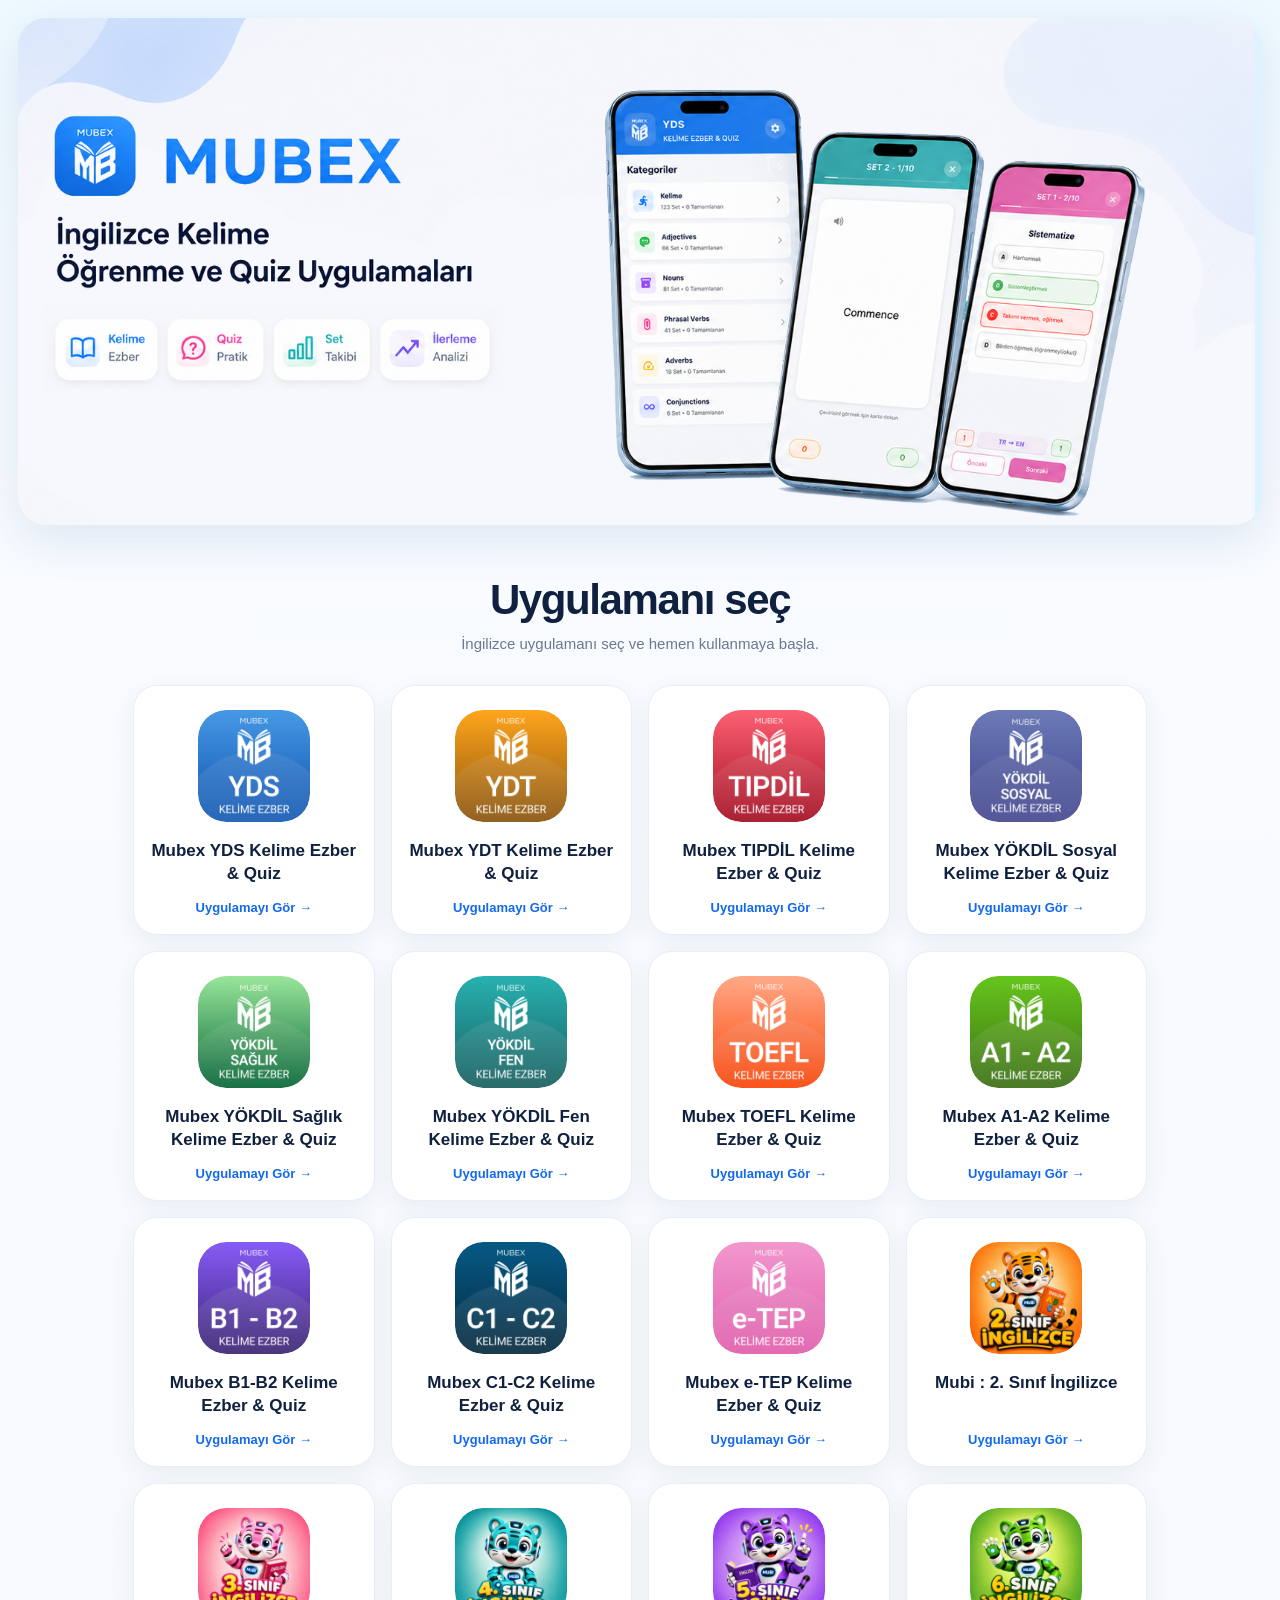
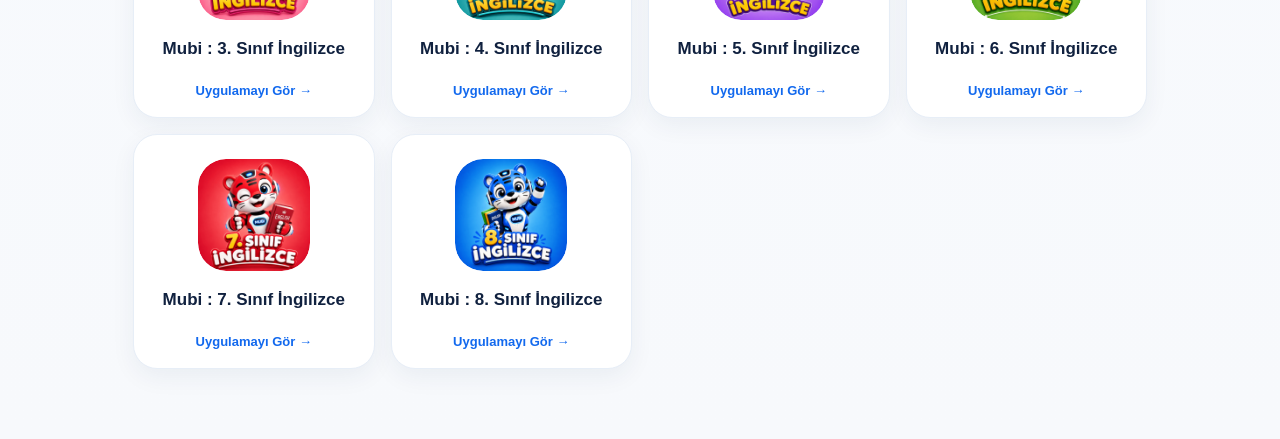
==== commit 5a30dfba: "Update MUBEX website" ====
--- a/index.html
+++ b/index.html
@@ -1,3900 +1,47 @@
 <!DOCTYPE html>
 <html lang="tr">
-
 <head>
-
-    <meta charset="UTF-8">
-
-    <meta
-        name="viewport"
-        content="width=device-width, initial-scale=1, viewport-fit=cover"
-    >
-
-    <meta
-        name="theme-color"
-        content="#071426"
-    >
-
-    <meta
-        name="description"
-        content="Mubex uygulamaları"
-    >
-
-    <title>Mubex Uygulamaları</title>
-
-
-    <style>
-
-        /* =========================================================
-           RESET
-        ========================================================= */
-
-        * {
-            margin: 0;
-            padding: 0;
-            box-sizing: border-box;
-        }
-
-
-        html {
-            width: 100%;
-            min-height: 100%;
-            background: #071426;
-            scroll-behavior: smooth;
-        }
-
-
-        body {
-
-            width: 100%;
-            min-height: 100vh;
-
-            font-family:
-                -apple-system,
-                BlinkMacSystemFont,
-                "Segoe UI",
-                Roboto,
-                Helvetica,
-                Arial,
-                sans-serif;
-
-            background: #f6f8fc;
-
-            color: #101828;
-
-            overflow-x: hidden;
-
-            -webkit-font-smoothing: antialiased;
-            -moz-osx-font-smoothing: grayscale;
-
-        }
-
-
-        button,
-        a {
-            font: inherit;
-            -webkit-tap-highlight-color: transparent;
-        }
-
-
-        img {
-            display: block;
-
-            user-select: none;
-            -webkit-user-select: none;
-            -webkit-user-drag: none;
-        }
-
-
-
-        /* =========================================================
-           HERO
-        ========================================================= */
-
-        .hero {
-
-            position: relative;
-
-            width: 100%;
-
-            min-height: 760px;
-
-            display: flex;
-
-            align-items: center;
-            justify-content: center;
-
-            overflow: hidden;
-
-            padding:
-                max(35px, env(safe-area-inset-top))
-                20px
-                55px;
-
-
-            background:
-
-                radial-gradient(
-                    circle at 50% 38%,
-                    rgba(61, 143, 255, 0.50),
-                    transparent 32%
-                ),
-
-                radial-gradient(
-                    circle at 8% 8%,
-                    rgba(131, 88, 255, 0.20),
-                    transparent 28%
-                ),
-
-                radial-gradient(
-                    circle at 90% 82%,
-                    rgba(37, 203, 180, 0.18),
-                    transparent 28%
-                ),
-
-                linear-gradient(
-                    145deg,
-                    #06101f 0%,
-                    #0b203e 48%,
-                    #071426 100%
-                );
-
-        }
-
-
-
-        /* =========================================================
-           FLOATING ICON AREA
-        ========================================================= */
-
-        .floating-icons {
-
-            position: absolute;
-
-            z-index: 2;
-
-            top: 0;
-            right: 0;
-            bottom: 0;
-            left: 0;
-
-            overflow: hidden;
-
-            pointer-events: none;
-
-        }
-
-
-
-        /* =========================================================
-           FLOATING ICON
-        ========================================================= */
-
-        .floating-icon {
-
-            position: absolute;
-
-            top: 0;
-            left: 0;
-
-            width: clamp(90px, 7.5vw, 132px);
-            height: clamp(90px, 7.5vw, 132px);
-
-            object-fit: cover;
-
-            border-radius: 22%;
-
-            opacity: 1;
-
-            visibility: hidden;
-
-
-            box-shadow:
-
-                0 24px 50px
-                rgba(0, 0, 0, 0.35);
-
-
-            transform: translate3d(0, 0, 0);
-
-            -webkit-transform: translate3d(0, 0, 0);
-
-            backface-visibility: hidden;
-
-            -webkit-backface-visibility: hidden;
-
-            will-change: transform;
-
-
-            /*
-             * IOS SAFARI BORDER RADIUS
-             */
-
-            -webkit-mask-image:
-                -webkit-radial-gradient(
-                    white,
-                    black
-                );
-
-        }
-
-
-
-        /* =========================================================
-           HERO CONTENT
-        ========================================================= */
-
-        .hero-content {
-
-            position: relative;
-
-            z-index: 10;
-
-            width: 100%;
-
-            max-width: 1400px;
-
-            display: flex;
-
-            flex-direction: column;
-
-            align-items: center;
-
-        }
-
-
-
-        /* =========================================================
-           TITLE
-        ========================================================= */
-
-        .hero-title {
-
-            position: relative;
-
-            z-index: 30;
-
-            color: #ffffff;
-
-            font-size: clamp(40px, 5vw, 72px);
-
-            font-weight: 800;
-
-            letter-spacing: -3px;
-
-            line-height: 1.05;
-
-            text-align: center;
-
-        }
-
-
-        .hero-title span {
-
-            background:
-
-                linear-gradient(
-                    90deg,
-                    #ffffff,
-                    #8fc5ff
-                );
-
-            -webkit-background-clip: text;
-
-            background-clip: text;
-
-            -webkit-text-fill-color: transparent;
-
-        }
-
-
-
-        /* =========================================================
-           PHONE STAGE
-        ========================================================= */
-
-        .phone-stage {
-
-            position: relative;
-
-            z-index: 20;
-
-            width: min(1080px, 100%);
-
-            height: 540px;
-
-            margin-top: 22px;
-
-        }
-
-
-
-        /* =========================================================
-           PHONE
-        ========================================================= */
-
-        .phone {
-
-            position: absolute;
-
-            top: 50%;
-            left: 50%;
-
-            width: 215px;
-
-            aspect-ratio: 390 / 844;
-
-            overflow: hidden;
-
-            border: 6px solid #0b0d11;
-
-            border-radius: 36px;
-
-            background: #0b0d11;
-
-
-            box-shadow:
-
-                0 42px 90px
-                rgba(0, 0, 0, 0.55),
-
-                0 12px 30px
-                rgba(0, 0, 0, 0.40);
-
-
-            opacity: 1;
-
-
-            transform:
-                translate3d(
-                    -50%,
-                    -50%,
-                    0
-                );
-
-
-            -webkit-transform:
-                translate3d(
-                    -50%,
-                    -50%,
-                    0
-                );
-
-
-            backface-visibility: hidden;
-
-            -webkit-backface-visibility: hidden;
-
-            will-change:
-                transform,
-                left,
-                opacity;
-
-
-            -webkit-mask-image:
-                -webkit-radial-gradient(
-                    white,
-                    black
-                );
-
-        }
-
-
-        .phone img {
-
-            position: absolute;
-
-            top: 0;
-            left: 0;
-
-            width: 100%;
-            height: 100%;
-
-            object-fit: cover;
-
-            border-radius: 29px;
-
-            transform: translate3d(0, 0, 0);
-
-            -webkit-transform: translate3d(0, 0, 0);
-
-            backface-visibility: hidden;
-
-            -webkit-backface-visibility: hidden;
-
-        }
-
-
-
-        /* =========================================================
-           DESKTOP 5 PHONES
-        ========================================================= */
-
-        .phone-stage.desktop .phone-1 {
-
-            z-index: 1;
-
-            animation:
-                desktopPhone1
-                4.8s
-                cubic-bezier(.16, .84, .24, 1)
-                both;
-
-        }
-
-
-        .phone-stage.desktop .phone-2 {
-
-            z-index: 4;
-
-            animation:
-                desktopPhone2
-                4.5s
-                cubic-bezier(.16, .84, .24, 1)
-                both;
-
-        }
-
-
-        .phone-stage.desktop .phone-3 {
-
-            z-index: 10;
-
-            animation:
-                desktopPhone3
-                4.2s
-                cubic-bezier(.16, .84, .24, 1)
-                both;
-
-        }
-
-
-        .phone-stage.desktop .phone-4 {
-
-            z-index: 4;
-
-            animation:
-                desktopPhone4
-                4.5s
-                cubic-bezier(.16, .84, .24, 1)
-                both;
-
-        }
-
-
-        .phone-stage.desktop .phone-5 {
-
-            z-index: 1;
-
-            animation:
-                desktopPhone5
-                4.8s
-                cubic-bezier(.16, .84, .24, 1)
-                both;
-
-        }
-
-
-
-        @keyframes desktopPhone1 {
-
-            from {
-
-                left: 50%;
-
-                opacity: 1;
-
-                transform:
-                    translate3d(-50%, -50%, 0)
-                    scale(0.62);
-
-            }
-
-
-            to {
-
-                left: 20%;
-
-                opacity: 1;
-
-                transform:
-                    translate3d(-50%, -50%, 0)
-                    scale(0.68)
-                    rotate(-4deg);
-
-            }
-
-        }
-
-
-        @keyframes desktopPhone2 {
-
-            from {
-
-                left: 50%;
-
-                opacity: 1;
-
-                transform:
-                    translate3d(-50%, -50%, 0)
-                    scale(0.65);
-
-            }
-
-
-            to {
-
-                left: 35%;
-
-                opacity: 1;
-
-                transform:
-                    translate3d(-50%, -50%, 0)
-                    scale(0.84)
-                    rotate(-2deg);
-
-            }
-
-        }
-
-
-        @keyframes desktopPhone3 {
-
-            from {
-
-                left: 50%;
-
-                opacity: 1;
-
-                transform:
-                    translate3d(-50%, -50%, 0)
-                    scale(0.60);
-
-            }
-
-
-            to {
-
-                left: 50%;
-
-                opacity: 1;
-
-                transform:
-                    translate3d(-50%, -50%, 0)
-                    scale(1);
-
-            }
-
-        }
-
-
-        @keyframes desktopPhone4 {
-
-            from {
-
-                left: 50%;
-
-                opacity: 1;
-
-                transform:
-                    translate3d(-50%, -50%, 0)
-                    scale(0.65);
-
-            }
-
-
-            to {
-
-                left: 65%;
-
-                opacity: 1;
-
-                transform:
-                    translate3d(-50%, -50%, 0)
-                    scale(0.84)
-                    rotate(2deg);
-
-            }
-
-        }
-
-
-        @keyframes desktopPhone5 {
-
-            from {
-
-                left: 50%;
-
-                opacity: 1;
-
-                transform:
-                    translate3d(-50%, -50%, 0)
-                    scale(0.62);
-
-            }
-
-
-            to {
-
-                left: 80%;
-
-                opacity: 1;
-
-                transform:
-                    translate3d(-50%, -50%, 0)
-                    scale(0.68)
-                    rotate(4deg);
-
-            }
-
-        }
-
-
-
-        /* =========================================================
-           MOBILE 3 PHONES
-        ========================================================= */
-
-        .phone-stage.mobile .phone-1 {
-
-            z-index: 4;
-
-            animation:
-                mobilePhoneLeft
-                4.5s
-                cubic-bezier(.16, .84, .24, 1)
-                both;
-
-        }
-
-
-        .phone-stage.mobile .phone-2 {
-
-            z-index: 10;
-
-            animation:
-                mobilePhoneCenter
-                4.2s
-                cubic-bezier(.16, .84, .24, 1)
-                both;
-
-        }
-
-
-        .phone-stage.mobile .phone-3 {
-
-            z-index: 4;
-
-            animation:
-                mobilePhoneRight
-                4.5s
-                cubic-bezier(.16, .84, .24, 1)
-                both;
-
-        }
-
-
-
-        @keyframes mobilePhoneLeft {
-
-            from {
-
-                left: 50%;
-
-                opacity: 1;
-
-                transform:
-                    translate3d(-50%, -50%, 0)
-                    scale(0.65);
-
-            }
-
-
-            to {
-
-                left: 20%;
-
-                opacity: 1;
-
-                transform:
-                    translate3d(-50%, -50%, 0)
-                    scale(0.78)
-                    rotate(-3deg);
-
-            }
-
-        }
-
-
-        @keyframes mobilePhoneCenter {
-
-            from {
-
-                left: 50%;
-
-                opacity: 1;
-
-                transform:
-                    translate3d(-50%, -50%, 0)
-                    scale(0.58);
-
-            }
-
-
-            to {
-
-                left: 50%;
-
-                opacity: 1;
-
-                transform:
-                    translate3d(-50%, -50%, 0)
-                    scale(1);
-
-            }
-
-        }
-
-
-        @keyframes mobilePhoneRight {
-
-            from {
-
-                left: 50%;
-
-                opacity: 1;
-
-                transform:
-                    translate3d(-50%, -50%, 0)
-                    scale(0.65);
-
-            }
-
-
-            to {
-
-                left: 80%;
-
-                opacity: 1;
-
-                transform:
-                    translate3d(-50%, -50%, 0)
-                    scale(0.78)
-                    rotate(3deg);
-
-            }
-
-        }
-
-
-
-        /* =========================================================
-           APPS SECTION
-        ========================================================= */
-
-        .apps-section {
-
-            position: relative;
-
-            padding:
-                85px
-                20px
-                105px;
-
-            background: #f6f8fc;
-
-        }
-
-
-        .section-container {
-
-            width: 100%;
-
-            max-width: 1120px;
-
-            margin: 0 auto;
-
-        }
-
-
-        .section-title {
-
-            color: #101828;
-
-            font-size: clamp(32px, 5vw, 49px);
-
-            font-weight: 800;
-
-            letter-spacing: -1.7px;
-
-            line-height: 1.1;
-
-            text-align: center;
-
-            margin-bottom: 50px;
-
-        }
-
-
-
-        /* =========================================================
-           APP GRID
-        ========================================================= */
-
-        .app-grid {
-
-            display: grid;
-
-            grid-template-columns:
-                repeat(
-                    4,
-                    minmax(0, 1fr)
-                );
-
-            gap: 22px;
-
-        }
-
-
-
-        /* =========================================================
-           APP CARD
-        ========================================================= */
-
-        .app-card {
-
-            position: relative;
-
-            min-width: 0;
-
-            display: flex;
-
-            flex-direction: column;
-
-            align-items: center;
-
-            padding:
-                29px
-                16px
-                25px;
-
-            border:
-                1px solid
-                rgba(16, 24, 40, 0.055);
-
-            border-radius: 29px;
-
-            outline: none;
-
-            background: #ffffff;
-
-            color: inherit;
-
-            text-decoration: none;
-
-            cursor: pointer;
-
-
-            box-shadow:
-
-                0 10px 32px
-                rgba(16, 24, 40, 0.065);
-
-
-            transition:
-
-                transform 0.35s ease,
-
-                box-shadow 0.35s ease,
-
-                border-color 0.35s ease;
-
-        }
-
-
-        .app-card:hover,
-        .app-card:focus-visible {
-
-            transform:
-                translateY(-7px);
-
-            border-color:
-                rgba(52, 120, 246, 0.16);
-
-            box-shadow:
-
-                0 24px 50px
-                rgba(16, 24, 40, 0.14);
-
-        }
-
-
-
-        /* =========================================================
-           APP ICON
-        ========================================================= */
-
-        .app-icon {
-
-            width: 118px;
-            height: 118px;
-
-            max-width: 75%;
-
-            object-fit: cover;
-
-            border-radius: 24%;
-
-
-            box-shadow:
-
-                0 16px 33px
-                rgba(16, 24, 40, 0.17);
-
-
-            -webkit-mask-image:
-                -webkit-radial-gradient(
-                    white,
-                    black
-                );
-
-        }
-
-
-        .app-name {
-
-            margin-top: 22px;
-
-            color: #101828;
-
-            font-size: 18px;
-
-            font-weight: 750;
-
-            line-height: 1.35;
-
-            text-align: center;
-
-        }
-
-
-        .store-text {
-
-            margin-top: auto;
-
-            padding-top: 19px;
-
-            color: #3478f6;
-
-            font-size: 14px;
-
-            font-weight: 650;
-
-        }
-
-
-
-        /* =========================================================
-           LOADING
-        ========================================================= */
-
-        .loading {
-
-            grid-column: 1 / -1;
-
-            min-height: 250px;
-
-            display: flex;
-
-            flex-direction: column;
-
-            align-items: center;
-
-            justify-content: center;
-
-            color: #667085;
-
-        }
-
-
-        .loading-spinner {
-
-            width: 38px;
-            height: 38px;
-
-            margin-bottom: 18px;
-
-            border:
-                4px solid
-                rgba(52, 120, 246, 0.15);
-
-            border-top-color: #3478f6;
-
-            border-radius: 50%;
-
-            animation:
-                loadingSpin
-                0.9s
-                linear
-                infinite;
-
-        }
-
-
-        @keyframes loadingSpin {
-
-            to {
-                transform: rotate(360deg);
-            }
-
-        }
-
-
-
-        /* =========================================================
-           ERROR
-        ========================================================= */
-
-        .error-message {
-
-            grid-column: 1 / -1;
-
-            padding: 45px 25px;
-
-            border-radius: 25px;
-
-            background: #fff0f0;
-
-            color: #d92d20;
-
-            text-align: center;
-
-        }
-
-
-
-        /* =========================================================
-           STORE MODAL
-        ========================================================= */
-
-        .store-modal {
-
-            position: fixed;
-
-            z-index: 999;
-
-            top: 0;
-            right: 0;
-            bottom: 0;
-            left: 0;
-
-            display: none;
-
-            align-items: center;
-            justify-content: center;
-
-            padding:
-                20px
-                20px
-                max(
-                    20px,
-                    env(safe-area-inset-bottom)
-                );
-
-            background:
-                rgba(5, 13, 25, 0.86);
-
-        }
-
-
-        .store-modal.active {
-            display: flex;
-        }
-
-
-        .store-box {
-
-            width: 100%;
-
-            max-width: 390px;
-
-            padding: 29px;
-
-            border-radius: 31px;
-
-            background: #ffffff;
-
-
-            box-shadow:
-
-                0 38px 100px
-                rgba(0, 0, 0, 0.36);
-
-        }
-
-
-        .modal-icon {
-
-            width: 85px;
-            height: 85px;
-
-            margin:
-                0
-                auto
-                19px;
-
-            border-radius: 22%;
-
-            object-fit: cover;
-
-
-            box-shadow:
-
-                0 14px 28px
-                rgba(16, 24, 40, 0.15);
-
-        }
-
-
-        .store-box h3 {
-
-            color: #101828;
-
-            font-size: 23px;
-
-            line-height: 1.35;
-
-            text-align: center;
-
-        }
-
-
-        .store-button {
-
-            display: block;
-
-            width: 100%;
-
-            margin-top: 12px;
-
-            padding: 16px;
-
-            border: none;
-
-            border-radius: 17px;
-
-            font-size: 16px;
-
-            font-weight: 700;
-
-            text-align: center;
-
-            text-decoration: none;
-
-            cursor: pointer;
-
-        }
-
-
-        .apple-button {
-
-            margin-top: 25px;
-
-            background: #090909;
-
-            color: #ffffff;
-
-        }
-
-
-        .google-button {
-
-            background: #edf4ff;
-
-            color: #245bbc;
-
-        }
-
-
-        .close-button {
-
-            background: transparent;
-
-            color: #667085;
-
-        }
-
-
-
-        /* =========================================================
-           TABLET
-        ========================================================= */
-
-        @media (max-width: 950px) {
-
-
-            .app-grid {
-
-                grid-template-columns:
-                    repeat(
-                        3,
-                        minmax(0, 1fr)
-                    );
-
-            }
-
-
-            .phone {
-                width: 195px;
-            }
-
-
-            .floating-icon {
-
-                width: clamp(82px, 10vw, 112px);
-                height: clamp(82px, 10vw, 112px);
-
-            }
-
-        }
-
-
-
-        /* =========================================================
-           MOBILE
-        ========================================================= */
-
-        @media (max-width: 600px) {
-
-
-            .hero {
-
-                min-height: 650px;
-
-                padding:
-                    max(
-                        25px,
-                        env(safe-area-inset-top)
-                    )
-                    0
-                    35px;
-
-            }
-
-
-            .hero-title {
-
-                padding: 0 20px;
-
-                font-size:
-                    clamp(
-                        38px,
-                        11vw,
-                        52px
-                    );
-
-                letter-spacing: -2px;
-
-            }
-
-
-            .phone-stage {
-
-                width: 100%;
-
-                height: 455px;
-
-                margin-top: 5px;
-
-            }
-
-
-            .phone {
-
-                width:
-                    min(
-                        48vw,
-                        184px
-                    );
-
-                border-width: 4px;
-
-                border-radius: 29px;
-
-            }
-
-
-            .phone img {
-                border-radius: 24px;
-            }
-
-
-            .floating-icon {
-
-                width: clamp(65px, 19vw, 86px);
-
-                height: clamp(65px, 19vw, 86px);
-
-            }
-
-
-            .apps-section {
-
-                padding:
-                    65px
-                    14px
-                    max(
-                        75px,
-                        env(safe-area-inset-bottom)
-                    );
-
-            }
-
-
-            .section-title {
-
-                margin-bottom: 38px;
-
-                font-size: 34px;
-
-            }
-
-
-            .app-grid {
-
-                grid-template-columns:
-                    repeat(
-                        2,
-                        minmax(0, 1fr)
-                    );
-
-                gap: 13px;
-
-            }
-
-
-            .app-card {
-
-                padding:
-                    20px
-                    9px
-                    18px;
-
-                border-radius: 22px;
-
-            }
-
-
-            .app-icon {
-
-                width: 96px;
-                height: 96px;
-
-                border-radius: 22%;
-
-            }
-
-
-            .app-name {
-
-                margin-top: 16px;
-
-                font-size: 15px;
-
-            }
-
-
-            .store-text {
-
-                padding-top: 15px;
-
-                font-size: 12px;
-
-            }
-
-
-            .store-box {
-                padding: 25px;
-            }
-
-        }
-
-
-
-        /* =========================================================
-           IOS SAFARI
-        ========================================================= */
-
-        @supports (-webkit-touch-callout: none) {
-
-
-            html,
-            body {
-
-                min-height:
-                    -webkit-fill-available;
-
-            }
-
-
-            .hero {
-
-                transform:
-                    translate3d(
-                        0,
-                        0,
-                        0
-                    );
-
-                -webkit-transform:
-                    translate3d(
-                        0,
-                        0,
-                        0
-                    );
-
-            }
-
-
-            .phone,
-            .phone img,
-            .floating-icon {
-
-                backface-visibility: hidden;
-
-                -webkit-backface-visibility: hidden;
-
-            }
-
-        }
-
-
-
-        /* =========================================================
-           SMALL MOBILE
-        ========================================================= */
-
-        @media (max-width: 370px) {
-
-
-            .hero-title {
-                font-size: 35px;
-            }
-
-
-            .phone {
-                width: 160px;
-            }
-
-
-            .floating-icon {
-
-                width: 62px;
-                height: 62px;
-
-            }
-
-
-            .app-grid {
-                gap: 10px;
-            }
-
-
-            .app-icon {
-
-                width: 82px;
-                height: 82px;
-
-            }
-
-
-            .app-name {
-                font-size: 14px;
-            }
-
-        }
-
-
-
-        /* =========================================================
-           REDUCED MOTION
-        ========================================================= */
-
-        @media (prefers-reduced-motion: reduce) {
-
-            .phone {
-                animation-duration: 0.01ms !important;
-            }
-
-        }
-
-    </style>
-
+  <meta charset="UTF-8">
+  <meta name="viewport" content="width=device-width, initial-scale=1, viewport-fit=cover">
+  <meta name="theme-color" content="#eaf6ff">
+  <meta name="description" content="MUBEX İngilizce Uygulamaları">
+  <title>MUBEX İngilizce Uygulamaları</title>
+  <link rel="stylesheet" href="style.css">
 </head>
 
-
-
 <body>
-
-
-<section class="hero">
-
-
-    <div
-        id="floatingIcons"
-        class="floating-icons"
-        aria-hidden="true"
-    ></div>
-
-
-    <div class="hero-content">
-
-
-        <h1 class="hero-title">
-
-            <span>MUBEX</span>
-        </h1>
-
-
-        <div
-            id="phoneStage"
-            class="phone-stage"
-        ></div>
-
-
+  <main class="page">
+    <div class="banner-wrap">
+      <div class="banner">
+        <img src="assets/mubex-banner.png" alt="MUBEX İngilizce Uygulamaları">
+      </div>
     </div>
 
+    <section class="apps">
+      <div class="section-head">
+        <h1>Uygulamanı seç</h1>
+        <p>İngilizce uygulamanı seç ve hemen kullanmaya başla.</p>
+      </div>
 
-</section>
+      <div id="appGrid" class="grid">
+        <div class="loading">
+          <div class="spinner"></div>
+          Uygulamalar yükleniyor...
+        </div>
+      </div>
+    </section>
+  </main>
 
+  <div id="storeModal" class="modal" role="dialog" aria-modal="true" aria-labelledby="modalAppName">
+    <div class="modal-box">
+      <img id="modalAppIcon" class="modal-icon" src="" alt="">
+      <h2 id="modalAppName">MUBEX</h2>
+      <a id="appleStoreButton" class="store-button apple" href="#" target="_blank" rel="noopener noreferrer">App Store</a>
+      <a id="googleStoreButton" class="store-button google" href="#" target="_blank" rel="noopener noreferrer">Google Play</a>
+      <button id="closeModal" class="store-button close" type="button">Kapat</button>
+    </div>
+  </div>
 
-
-<section class="apps-section">
-
-
-    <div class="section-container">
-
-
-        <h2 class="section-title">
-
-            Uygulamalarımız
-
-        </h2>
-
-
-        <div
-            id="appGrid"
-            class="app-grid"
-        >
-
-
-            <div class="loading">
-
-
-                <div
-                    class="loading-spinner"
-                ></div>
-
-
-                Uygulamalar yükleniyor...
-
-
-            </div>
-
-
-        </div>
-
-
-    </div>
-
-
-</section>
-
-
-
-<div
-    id="storeModal"
-    class="store-modal"
-    role="dialog"
-    aria-modal="true"
-    aria-labelledby="modalAppName"
->
-
-
-    <div class="store-box">
-
-
-        <img
-            id="modalAppIcon"
-            class="modal-icon"
-            src=""
-            alt=""
-        >
-
-
-        <h3 id="modalAppName">
-
-            Mubex
-
-        </h3>
-
-
-        <a
-            id="appleStoreButton"
-            class="store-button apple-button"
-            href="#"
-            target="_blank"
-            rel="noopener noreferrer"
-        >
-
-            App Store
-
-        </a>
-
-
-        <a
-            id="googleStoreButton"
-            class="store-button google-button"
-            href="#"
-            target="_blank"
-            rel="noopener noreferrer"
-        >
-
-            Google Play
-
-        </a>
-
-
-        <button
-            id="closeModal"
-            class="store-button close-button"
-            type="button"
-        >
-
-            Kapat
-
-        </button>
-
-
-    </div>
-
-
-</div>
-
-
-
-<script>
-
-    "use strict";
-
-
-    /* =============================================================
-       CONFIG
-    ============================================================= */
-
-    const API_URL =
-        "https://mubexsoft.github.io/mobile_api/other_eng_apps.json";
-
-
-    const MOBILE_BREAKPOINT = 600;
-
-
-    const DESKTOP_SCREENS = [
-
-        "assets/s1.png",
-
-        "assets/s2.png",
-
-        "assets/s3.png",
-
-        "assets/s4.png",
-
-        "assets/s5.png"
-
-    ];
-
-
-    const MOBILE_SCREENS = [
-
-        "assets/s2.png",
-
-        "assets/s3.png",
-
-        "assets/s4.png"
-
-    ];
-
-
-
-    /* =============================================================
-       DOM
-    ============================================================= */
-
-    const appGrid =
-        document.getElementById("appGrid");
-
-
-    const floatingIcons =
-        document.getElementById("floatingIcons");
-
-
-    const phoneStage =
-        document.getElementById("phoneStage");
-
-
-    const storeModal =
-        document.getElementById("storeModal");
-
-
-    const modalAppName =
-        document.getElementById("modalAppName");
-
-
-    const modalAppIcon =
-        document.getElementById("modalAppIcon");
-
-
-    const appleStoreButton =
-        document.getElementById("appleStoreButton");
-
-
-    const googleStoreButton =
-        document.getElementById("googleStoreButton");
-
-
-    const closeModal =
-        document.getElementById("closeModal");
-
-
-
-    /* =============================================================
-       STATE
-    ============================================================= */
-
-    let iconBodies = [];
-
-
-    let physicsAnimationId = null;
-
-
-    let previousFrameTime = 0;
-
-
-    let currentPhoneMode = null;
-
-
-    let resizeTimer = null;
-
-
-
-    /* =============================================================
-       HELPERS
-    ============================================================= */
-
-    function isMobile() {
-
-        return (
-            window.innerWidth <= MOBILE_BREAKPOINT
-        );
-
-    }
-
-
-    function randomBetween(
-        min,
-        max
-    ) {
-
-        return (
-            Math.random()
-            *
-            (max - min)
-            +
-            min
-        );
-
-    }
-
-
-    function hasValidUrl(
-        url
-    ) {
-
-        return (
-
-            typeof url === "string"
-
-            &&
-
-            url.trim() !== ""
-
-            &&
-
-            url.trim() !== "#"
-
-        );
-
-    }
-
-
-
-    /* =============================================================
-       PHONES
-    ============================================================= */
-
-    function renderPhones() {
-
-
-        const mode =
-
-            isMobile()
-                ? "mobile"
-                : "desktop";
-
-
-        if (
-            currentPhoneMode === mode
-        ) {
-
-            return;
-
-        }
-
-
-        currentPhoneMode = mode;
-
-
-        const screens =
-
-            mode === "mobile"
-                ? MOBILE_SCREENS
-                : DESKTOP_SCREENS;
-
-
-        phoneStage.className =
-
-            `phone-stage ${mode}`;
-
-
-        phoneStage.innerHTML = "";
-
-
-        screens.forEach(
-
-            (
-                screen,
-                index
-            ) => {
-
-
-                const phone =
-
-                    document.createElement("div");
-
-
-                phone.className =
-
-                    `phone phone-${index + 1}`;
-
-
-
-                const image =
-
-                    document.createElement("img");
-
-
-                image.src = screen;
-
-
-                image.alt =
-
-                    `Mubex uygulama ekranı ${index + 1}`;
-
-
-                image.decoding =
-
-                    "async";
-
-
-                if (
-
-                    (
-                        mode === "mobile"
-                        &&
-                        index === 1
-                    )
-
-                    ||
-
-                    (
-                        mode === "desktop"
-                        &&
-                        index === 2
-                    )
-
-                ) {
-
-                    image.fetchPriority =
-
-                        "high";
-
-                }
-
-
-                phone.appendChild(image);
-
-
-                phoneStage.appendChild(phone);
-
-
-            }
-
-        );
-
-
-    }
-
-
-
-    /* =============================================================
-       DEVICE
-    ============================================================= */
-
-    function getDeviceType() {
-
-
-        const userAgent =
-
-            navigator.userAgent || "";
-
-
-        const isIPadOS =
-
-            navigator.platform === "MacIntel"
-
-            &&
-
-            navigator.maxTouchPoints > 1;
-
-
-        if (
-            /android/i.test(userAgent)
-        ) {
-
-            return "android";
-
-        }
-
-
-        if (
-
-            /iPad|iPhone|iPod/.test(userAgent)
-
-            ||
-
-            isIPadOS
-
-        ) {
-
-            return "ios";
-
-        }
-
-
-        return "desktop";
-
-    }
-
-
-
-    /* =============================================================
-       APP OPEN
-    ============================================================= */
-
-    function openApp(
-        app
-    ) {
-
-
-        const device =
-
-            getDeviceType();
-
-
-        if (
-
-            device === "ios"
-
-            &&
-
-            hasValidUrl(
-                app.app_store_url
-            )
-
-        ) {
-
-            window.location.assign(
-                app.app_store_url
-            );
-
-            return;
-
-        }
-
-
-        if (
-
-            device === "android"
-
-            &&
-
-            hasValidUrl(
-                app.google_play_url
-            )
-
-        ) {
-
-            window.location.assign(
-                app.google_play_url
-            );
-
-            return;
-
-        }
-
-
-        modalAppName.textContent =
-
-            app.app_name;
-
-
-        modalAppIcon.src =
-
-            app.icon_path;
-
-
-        modalAppIcon.alt =
-
-            app.app_name;
-
-
-        const hasAppleStore =
-
-            hasValidUrl(
-                app.app_store_url
-            );
-
-
-        const hasGooglePlay =
-
-            hasValidUrl(
-                app.google_play_url
-            );
-
-
-        appleStoreButton.style.display =
-
-            hasAppleStore
-                ? "block"
-                : "none";
-
-
-        googleStoreButton.style.display =
-
-            hasGooglePlay
-                ? "block"
-                : "none";
-
-
-        if (
-            hasAppleStore
-        ) {
-
-            appleStoreButton.href =
-
-                app.app_store_url;
-
-        }
-
-
-        if (
-            hasGooglePlay
-        ) {
-
-            googleStoreButton.href =
-
-                app.google_play_url;
-
-        }
-
-
-        storeModal.classList.add(
-            "active"
-        );
-
-
-        document.body.style.overflow =
-
-            "hidden";
-
-    }
-
-
-
-    /* =============================================================
-       FLOATING ICONS
-    ============================================================= */
-
-    function renderFloatingIcons(
-        apps
-    ) {
-
-
-        stopPhysics();
-
-
-        iconBodies = [];
-
-
-        floatingIcons.innerHTML = "";
-
-
-        apps
-            .slice(0, 11)
-            .forEach(
-
-                app => {
-
-
-                    const image =
-
-                        document.createElement("img");
-
-
-                    image.src =
-
-                        app.icon_path;
-
-
-                    image.alt = "";
-
-
-                    image.className =
-
-                        "floating-icon";
-
-
-                    image.loading =
-
-                        "eager";
-
-
-                    image.decoding =
-
-                        "async";
-
-
-                    floatingIcons.appendChild(
-                        image
-                    );
-
-
-                }
-
-            );
-
-
-        waitForFloatingImages()
-            .then(
-
-                () => {
-
-
-                    requestAnimationFrame(
-
-                        () => {
-
-                            initialisePhysics();
-
-                        }
-
-                    );
-
-                }
-
-            );
-
-    }
-
-
-
-    /* =============================================================
-       WAIT IMAGES
-    ============================================================= */
-
-    function waitForFloatingImages() {
-
-
-        const images =
-
-            Array.from(
-
-                floatingIcons.querySelectorAll(
-                    ".floating-icon"
-                )
-
-            );
-
-
-        return Promise.all(
-
-            images.map(
-
-                image => {
-
-
-                    if (
-                        image.complete
-                    ) {
-
-                        return Promise.resolve();
-
-                    }
-
-
-                    return new Promise(
-
-                        resolve => {
-
-
-                            image.addEventListener(
-
-                                "load",
-
-                                resolve,
-
-                                {
-                                    once: true
-                                }
-
-                            );
-
-
-                            image.addEventListener(
-
-                                "error",
-
-                                resolve,
-
-                                {
-                                    once: true
-                                }
-
-                            );
-
-
-                        }
-
-                    );
-
-                }
-
-            )
-
-        );
-
-    }
-
-
-
-    /* =============================================================
-       POSITION CHECK
-    ============================================================= */
-
-    function isPositionFree(
-
-        x,
-
-        y,
-
-        radius,
-
-        bodies
-
-    ) {
-
-
-        for (
-            const body of bodies
-        ) {
-
-
-            const dx =
-
-                x - body.x;
-
-
-            const dy =
-
-                y - body.y;
-
-
-            const minimumDistance =
-
-                radius
-
-                +
-
-                body.radius
-
-                +
-
-                8;
-
-
-            if (
-
-                dx * dx
-
-                +
-
-                dy * dy
-
-                <
-
-                minimumDistance
-                *
-                minimumDistance
-
-            ) {
-
-                return false;
-
-            }
-
-        }
-
-
-        return true;
-
-    }
-
-
-
-    /* =============================================================
-       FIND POSITION
-    ============================================================= */
-
-    function findFreePosition(
-
-        radius,
-
-        width,
-
-        height,
-
-        bodies
-
-    ) {
-
-
-        const padding = 6;
-
-
-        const minX =
-
-            radius + padding;
-
-
-        const maxX =
-
-            Math.max(
-
-                minX,
-
-                width - radius - padding
-
-            );
-
-
-        const minY =
-
-            radius + padding;
-
-
-        const maxY =
-
-            Math.max(
-
-                minY,
-
-                height - radius - padding
-
-            );
-
-
-        for (
-
-            let attempt = 0;
-
-            attempt < 3000;
-
-            attempt++
-
-        ) {
-
-
-            const x =
-
-                randomBetween(
-                    minX,
-                    maxX
-                );
-
-
-            const y =
-
-                randomBetween(
-                    minY,
-                    maxY
-                );
-
-
-            if (
-
-                isPositionFree(
-
-                    x,
-
-                    y,
-
-                    radius,
-
-                    bodies
-
-                )
-
-            ) {
-
-                return {
-                    x,
-                    y
-                };
-
-            }
-
-        }
-
-
-        const step =
-
-            radius * 2 + 10;
-
-
-        for (
-
-            let y = minY;
-
-            y <= maxY;
-
-            y += step
-
-        ) {
-
-
-            for (
-
-                let x = minX;
-
-                x <= maxX;
-
-                x += step
-
-            ) {
-
-
-                if (
-
-                    isPositionFree(
-
-                        x,
-
-                        y,
-
-                        radius,
-
-                        bodies
-
-                    )
-
-                ) {
-
-                    return {
-                        x,
-                        y
-                    };
-
-                }
-
-            }
-
-        }
-
-
-        return {
-
-            x: minX,
-
-            y: minY
-
-        };
-
-    }
-
-
-
-    /* =============================================================
-       INIT PHYSICS
-    ============================================================= */
-
-    function initialisePhysics() {
-
-
-        stopPhysics();
-
-
-        const rect =
-
-            floatingIcons.getBoundingClientRect();
-
-
-        const width =
-
-            rect.width;
-
-
-        const height =
-
-            rect.height;
-
-
-        if (
-
-            width <= 0
-
-            ||
-
-            height <= 0
-
-        ) {
-
-            return;
-
-        }
-
-
-        const elements =
-
-            Array.from(
-
-                floatingIcons.querySelectorAll(
-                    ".floating-icon"
-                )
-
-            );
-
-
-        const mobile =
-
-            isMobile();
-
-
-        const minSpeed =
-
-            mobile
-                ? 16
-                : 22;
-
-
-        const maxSpeed =
-
-            mobile
-                ? 27
-                : 38;
-
-
-        iconBodies = [];
-
-
-        elements.forEach(
-
-            element => {
-
-
-                const elementRect =
-
-                    element.getBoundingClientRect();
-
-
-                const radius =
-
-                    elementRect.width / 2;
-
-
-                const position =
-
-                    findFreePosition(
-
-                        radius,
-
-                        width,
-
-                        height,
-
-                        iconBodies
-
-                    );
-
-
-                const angle =
-
-                    randomBetween(
-
-                        0,
-
-                        Math.PI * 2
-
-                    );
-
-
-                const speed =
-
-                    randomBetween(
-
-                        minSpeed,
-
-                        maxSpeed
-
-                    );
-
-
-                const body = {
-
-                    element,
-
-                    radius,
-
-                    x: position.x,
-
-                    y: position.y,
-
-                    vx:
-                        Math.cos(angle)
-                        *
-                        speed,
-
-                    vy:
-                        Math.sin(angle)
-                        *
-                        speed,
-
-                    rotation:
-                        randomBetween(
-                            -8,
-                            8
-                        ),
-
-                    angularVelocity:
-                        randomBetween(
-                            -2.2,
-                            2.2
-                        )
-
-                };
-
-
-                iconBodies.push(body);
-
-
-                element.style.visibility =
-
-                    "visible";
-
-
-                renderBody(body);
-
-            }
-
-        );
-
-
-        previousFrameTime =
-
-            performance.now();
-
-
-        physicsAnimationId =
-
-            requestAnimationFrame(
-                physicsLoop
-            );
-
-    }
-
-
-
-    /* =============================================================
-       WALL COLLISION
-    ============================================================= */
-
-    function resolveWallCollision(
-
-        body,
-
-        width,
-
-        height
-
-    ) {
-
-
-        if (
-            body.x - body.radius < 0
-        ) {
-
-            body.x = body.radius;
-
-            body.vx =
-                Math.abs(body.vx);
-
-        }
-
-
-        if (
-            body.x + body.radius > width
-        ) {
-
-            body.x =
-                width - body.radius;
-
-            body.vx =
-                -Math.abs(body.vx);
-
-        }
-
-
-        if (
-            body.y - body.radius < 0
-        ) {
-
-            body.y = body.radius;
-
-            body.vy =
-                Math.abs(body.vy);
-
-        }
-
-
-        if (
-            body.y + body.radius > height
-        ) {
-
-            body.y =
-                height - body.radius;
-
-            body.vy =
-                -Math.abs(body.vy);
-
-        }
-
-    }
-
-
-
-    /* =============================================================
-       ICON COLLISION
-    ============================================================= */
-
-    function resolveIconCollision(
-
-        bodyA,
-
-        bodyB
-
-    ) {
-
-
-        let dx =
-
-            bodyB.x - bodyA.x;
-
-
-        let dy =
-
-            bodyB.y - bodyA.y;
-
-
-        let distanceSquared =
-
-            dx * dx
-
-            +
-
-            dy * dy;
-
-
-        const minimumDistance =
-
-            bodyA.radius
-
-            +
-
-            bodyB.radius;
-
-
-        if (
-
-            distanceSquared
-
-            >=
-
-            minimumDistance
-            *
-            minimumDistance
-
-        ) {
-
-            return;
-
-        }
-
-
-        if (
-            distanceSquared < 0.0001
-        ) {
-
-            dx = 0.01;
-
-            dy = 0;
-
-            distanceSquared =
-                dx * dx;
-
-        }
-
-
-        const distance =
-
-            Math.sqrt(
-                distanceSquared
-            );
-
-
-        const normalX =
-
-            dx / distance;
-
-
-        const normalY =
-
-            dy / distance;
-
-
-        const overlap =
-
-            minimumDistance
-
-            -
-
-            distance;
-
-
-        const separation =
-
-            overlap / 2
-
-            +
-
-            0.2;
-
-
-        bodyA.x -=
-
-            normalX
-            *
-            separation;
-
-
-        bodyA.y -=
-
-            normalY
-            *
-            separation;
-
-
-        bodyB.x +=
-
-            normalX
-            *
-            separation;
-
-
-        bodyB.y +=
-
-            normalY
-            *
-            separation;
-
-
-        const relativeVelocityX =
-
-            bodyB.vx
-
-            -
-
-            bodyA.vx;
-
-
-        const relativeVelocityY =
-
-            bodyB.vy
-
-            -
-
-            bodyA.vy;
-
-
-        const velocityAlongNormal =
-
-            relativeVelocityX
-            *
-            normalX
-
-            +
-
-            relativeVelocityY
-            *
-            normalY;
-
-
-        if (
-            velocityAlongNormal >= 0
-        ) {
-
-            return;
-
-        }
-
-
-        const impulse =
-
-            -velocityAlongNormal;
-
-
-        const impulseX =
-
-            impulse
-            *
-            normalX;
-
-
-        const impulseY =
-
-            impulse
-            *
-            normalY;
-
-
-        bodyA.vx -=
-
-            impulseX;
-
-
-        bodyA.vy -=
-
-            impulseY;
-
-
-        bodyB.vx +=
-
-            impulseX;
-
-
-        bodyB.vy +=
-
-            impulseY;
-
-
-        const tangentSpeed =
-
-            relativeVelocityX
-            *
-            -normalY
-
-            +
-
-            relativeVelocityY
-            *
-            normalX;
-
-
-        bodyA.angularVelocity +=
-
-            tangentSpeed
-            *
-            0.01;
-
-
-        bodyB.angularVelocity -=
-
-            tangentSpeed
-            *
-            0.01;
-
-
-        bodyA.angularVelocity =
-
-            Math.max(
-
-                -6,
-
-                Math.min(
-                    6,
-                    bodyA.angularVelocity
-                )
-
-            );
-
-
-        bodyB.angularVelocity =
-
-            Math.max(
-
-                -6,
-
-                Math.min(
-                    6,
-                    bodyB.angularVelocity
-                )
-
-            );
-
-    }
-
-
-
-    /* =============================================================
-       RENDER BODY
-    ============================================================= */
-
-    function renderBody(
-        body
-    ) {
-
-
-        const x =
-
-            body.x
-
-            -
-
-            body.radius;
-
-
-        const y =
-
-            body.y
-
-            -
-
-            body.radius;
-
-
-        const transform =
-
-            `translate3d(${x}px, ${y}px, 0) rotate(${body.rotation}deg)`;
-
-
-        body.element.style.transform =
-
-            transform;
-
-
-        body.element.style.webkitTransform =
-
-            transform;
-
-    }
-
-
-
-    /* =============================================================
-       PHYSICS LOOP
-    ============================================================= */
-
-    function physicsLoop(
-        currentTime
-    ) {
-
-
-        const rect =
-
-            floatingIcons.getBoundingClientRect();
-
-
-        const width =
-
-            rect.width;
-
-
-        const height =
-
-            rect.height;
-
-
-        let deltaTime =
-
-            (
-                currentTime
-                -
-                previousFrameTime
-            )
-
-            /
-
-            1000;
-
-
-        previousFrameTime =
-
-            currentTime;
-
-
-        deltaTime =
-
-            Math.min(
-                deltaTime,
-                0.03
-            );
-
-
-        const subSteps = 2;
-
-
-        const stepTime =
-
-            deltaTime
-
-            /
-
-            subSteps;
-
-
-        for (
-
-            let step = 0;
-
-            step < subSteps;
-
-            step++
-
-        ) {
-
-
-            for (
-                const body of iconBodies
-            ) {
-
-
-                body.x +=
-
-                    body.vx
-                    *
-                    stepTime;
-
-
-                body.y +=
-
-                    body.vy
-                    *
-                    stepTime;
-
-
-                body.rotation +=
-
-                    body.angularVelocity
-                    *
-                    stepTime;
-
-
-                resolveWallCollision(
-
-                    body,
-
-                    width,
-
-                    height
-
-                );
-
-            }
-
-
-            for (
-
-                let first = 0;
-
-                first < iconBodies.length;
-
-                first++
-
-            ) {
-
-
-                for (
-
-                    let second =
-                        first + 1;
-
-                    second < iconBodies.length;
-
-                    second++
-
-                ) {
-
-
-                    resolveIconCollision(
-
-                        iconBodies[first],
-
-                        iconBodies[second]
-
-                    );
-
-                }
-
-            }
-
-
-            for (
-                const body of iconBodies
-            ) {
-
-
-                resolveWallCollision(
-
-                    body,
-
-                    width,
-
-                    height
-
-                );
-
-            }
-
-        }
-
-
-        for (
-            const body of iconBodies
-        ) {
-
-            renderBody(body);
-
-        }
-
-
-        physicsAnimationId =
-
-            requestAnimationFrame(
-                physicsLoop
-            );
-
-    }
-
-
-
-    /* =============================================================
-       STOP PHYSICS
-    ============================================================= */
-
-    function stopPhysics() {
-
-
-        if (
-            physicsAnimationId !== null
-        ) {
-
-
-            cancelAnimationFrame(
-                physicsAnimationId
-            );
-
-
-            physicsAnimationId = null;
-
-        }
-
-    }
-
-
-
-    /* =============================================================
-       APP CARD
-    ============================================================= */
-
-    function createAppCard(
-        app
-    ) {
-
-
-        const card =
-
-            document.createElement(
-                "article"
-            );
-
-
-        card.className =
-
-            "app-card";
-
-
-        card.tabIndex = 0;
-
-
-        card.setAttribute(
-
-            "role",
-
-            "link"
-
-        );
-
-
-        card.setAttribute(
-
-            "aria-label",
-
-            app.app_name
-
-        );
-
-
-        const icon =
-
-            document.createElement(
-                "img"
-            );
-
-
-        icon.className =
-
-            "app-icon";
-
-
-        icon.src =
-
-            app.icon_path;
-
-
-        icon.alt =
-
-            app.app_name;
-
-
-        icon.loading =
-
-            "lazy";
-
-
-        icon.decoding =
-
-            "async";
-
-
-        const name =
-
-            document.createElement(
-                "h3"
-            );
-
-
-        name.className =
-
-            "app-name";
-
-
-        name.textContent =
-
-            app.app_name;
-
-
-        const storeText =
-
-            document.createElement(
-                "span"
-            );
-
-
-        storeText.className =
-
-            "store-text";
-
-
-        storeText.textContent =
-
-            "Uygulamayı Gör →";
-
-
-        card.appendChild(icon);
-
-
-        card.appendChild(name);
-
-
-        card.appendChild(storeText);
-
-
-        card.addEventListener(
-
-            "click",
-
-            () => {
-
-                openApp(app);
-
-            }
-
-        );
-
-
-        card.addEventListener(
-
-            "keydown",
-
-            event => {
-
-
-                if (
-
-                    event.key === "Enter"
-
-                    ||
-
-                    event.key === " "
-
-                ) {
-
-
-                    event.preventDefault();
-
-
-                    openApp(app);
-
-                }
-
-            }
-
-        );
-
-
-        return card;
-
-    }
-
-
-
-    /* =============================================================
-       RENDER APPS
-    ============================================================= */
-
-    function renderApps(
-        apps
-    ) {
-
-
-        appGrid.innerHTML = "";
-
-
-        apps.forEach(
-
-            app => {
-
-
-                appGrid.appendChild(
-
-                    createAppCard(app)
-
-                );
-
-            }
-
-        );
-
-    }
-
-
-
-    /* =============================================================
-       API
-    ============================================================= */
-
-    async function loadApps() {
-
-
-        try {
-
-
-            const response =
-
-                await fetch(
-
-                    API_URL,
-
-                    {
-                        cache: "no-store"
-                    }
-
-                );
-
-
-            if (
-                !response.ok
-            ) {
-
-
-                throw new Error(
-
-                    `HTTP ${response.status}`
-
-                );
-
-            }
-
-
-            const data =
-
-                await response.json();
-
-
-            if (
-
-                !data
-
-                ||
-
-                !Array.isArray(
-                    data.other_eng_apps
-                )
-
-            ) {
-
-
-                throw new Error(
-
-                    "Geçersiz JSON"
-
-                );
-
-            }
-
-
-            const apps =
-
-                data.other_eng_apps
-
-                    .filter(
-
-                        app =>
-
-                            app.is_active === true
-
-                    )
-
-                    .sort(
-
-                        (
-                            appA,
-                            appB
-                        ) => {
-
-
-                            return (
-
-                                (
-                                    Number(
-                                        appA.order
-                                    )
-                                    ||
-                                    0
-                                )
-
-                                -
-
-                                (
-                                    Number(
-                                        appB.order
-                                    )
-                                    ||
-                                    0
-                                )
-
-                            );
-
-                        }
-
-                    );
-
-
-            if (
-                apps.length === 0
-            ) {
-
-
-                throw new Error(
-
-                    "Aktif uygulama yok"
-
-                );
-
-            }
-
-
-            renderApps(apps);
-
-
-            renderFloatingIcons(apps);
-
-        }
-
-        catch (
-            error
-        ) {
-
-
-            console.error(
-
-                "Uygulamalar yüklenemedi:",
-
-                error
-
-            );
-
-
-            appGrid.innerHTML = `
-
-                <div class="error-message">
-
-                    Uygulamalar şu anda yüklenemedi.
-
-                </div>
-
-            `;
-
-        }
-
-    }
-
-
-
-    /* =============================================================
-       MODAL
-    ============================================================= */
-
-    function closeStoreModal() {
-
-
-        storeModal.classList.remove(
-            "active"
-        );
-
-
-        document.body.style.overflow =
-
-            "";
-
-    }
-
-
-    closeModal.addEventListener(
-
-        "click",
-
-        closeStoreModal
-
-    );
-
-
-    storeModal.addEventListener(
-
-        "click",
-
-        event => {
-
-
-            if (
-                event.target === storeModal
-            ) {
-
-                closeStoreModal();
-
-            }
-
-        }
-
-    );
-
-
-    document.addEventListener(
-
-        "keydown",
-
-        event => {
-
-
-            if (
-
-                event.key === "Escape"
-
-                &&
-
-                storeModal.classList.contains(
-                    "active"
-                )
-
-            ) {
-
-                closeStoreModal();
-
-            }
-
-        }
-
-    );
-
-
-
-    /* =============================================================
-       RESIZE
-    ============================================================= */
-
-    function handleViewportChange() {
-
-
-        clearTimeout(
-            resizeTimer
-        );
-
-
-        resizeTimer =
-
-            setTimeout(
-
-                () => {
-
-
-                    renderPhones();
-
-
-                    if (
-                        iconBodies.length > 0
-                    ) {
-
-                        initialisePhysics();
-
-                    }
-
-                },
-
-                300
-
-            );
-
-    }
-
-
-    window.addEventListener(
-
-        "resize",
-
-        handleViewportChange,
-
-        {
-            passive: true
-        }
-
-    );
-
-
-    window.addEventListener(
-
-        "orientationchange",
-
-        handleViewportChange,
-
-        {
-            passive: true
-        }
-
-    );
-
-
-
-    /* =============================================================
-       SAFARI PAGE CACHE
-    ============================================================= */
-
-    window.addEventListener(
-
-        "pageshow",
-
-        event => {
-
-
-            if (
-                event.persisted
-            ) {
-
-
-                previousFrameTime =
-
-                    performance.now();
-
-
-                renderPhones();
-
-
-                if (
-                    iconBodies.length > 0
-                ) {
-
-                    initialisePhysics();
-
-                }
-
-            }
-
-        }
-
-    );
-
-
-
-    /* =============================================================
-       VISIBILITY
-    ============================================================= */
-
-    document.addEventListener(
-
-        "visibilitychange",
-
-        () => {
-
-
-            previousFrameTime =
-
-                performance.now();
-
-        }
-
-    );
-
-
-
-    /* =============================================================
-       INIT
-    ============================================================= */
-
-    renderPhones();
-
-
-    loadApps();
-
-</script>
-
-
+  <script src="app.js" defer></script>
 </body>
-
 </html>
--- a/style.css
+++ b/style.css
@@ -0,0 +1,81 @@
+:root{
+  --blue:#1269ee;
+  --blue-dark:#0b4fb6;
+  --text:#10213f;
+  --muted:#6c7890;
+  --bg:#f7fbff;
+  --card:#ffffff;
+  --line:#e7eef7;
+}
+
+*{box-sizing:border-box;margin:0;padding:0}
+html{scroll-behavior:smooth;background:var(--bg)}
+body{min-height:100vh;font-family:-apple-system,BlinkMacSystemFont,"Segoe UI",Roboto,Helvetica,Arial,sans-serif;background:linear-gradient(180deg,#eef9ff 0,#f8fbff 300px,#f7f9fc 100%);color:var(--text);-webkit-font-smoothing:antialiased}
+img{display:block}
+button,a{font:inherit;-webkit-tap-highlight-color:transparent}
+
+.page{width:100%}
+
+.banner-wrap{width:100%;padding:18px 18px 0}
+.banner{width:min(1440px,100%);margin:0 auto;overflow:hidden;border-radius:28px;background:#dff3ff;box-shadow:0 14px 45px rgba(38,94,151,.13)}
+.banner img{width:100%;height:auto;object-fit:contain}
+
+.apps{width:min(1050px,100%);margin:0 auto;padding:52px 18px max(70px,env(safe-area-inset-bottom))}
+.section-head{text-align:center;margin-bottom:30px}
+.section-head h1{font-size:clamp(28px,4.3vw,42px);line-height:1.1;letter-spacing:-1.4px;font-weight:850}
+.section-head p{margin-top:10px;color:var(--muted);font-size:15px;line-height:1.5}
+
+.grid{display:grid;grid-template-columns:repeat(4,minmax(0,1fr));gap:16px}
+
+.app-card{appearance:none;border:1px solid var(--line);background:var(--card);border-radius:24px;min-width:0;min-height:235px;padding:24px 14px 19px;display:flex;flex-direction:column;align-items:center;justify-content:flex-start;cursor:pointer;text-align:center;color:inherit;box-shadow:0 8px 25px rgba(24,55,91,.06);transition:transform .2s ease,box-shadow .2s ease,border-color .2s ease}
+.app-card:hover,.app-card:focus-visible{transform:translateY(-4px);border-color:#cfe0fa;box-shadow:0 16px 36px rgba(24,55,91,.12);outline:none}
+
+.app-icon{width:112px;height:112px;max-width:78%;object-fit:cover;border-radius:25%;box-shadow:0 11px 24px rgba(18,50,90,.17);-webkit-mask-image:-webkit-radial-gradient(white,black)}
+.app-name{margin-top:18px;font-size:17px;line-height:1.32;font-weight:780}
+.app-link{margin-top:auto;padding-top:15px;color:var(--blue);font-size:13px;font-weight:750}
+
+.loading,.error,.empty{grid-column:1/-1;min-height:220px;border-radius:24px;display:flex;flex-direction:column;align-items:center;justify-content:center;text-align:center;color:var(--muted)}
+.loading,.empty{background:rgba(255,255,255,.6);border:1px solid var(--line)}
+.error{background:#fff2f2;color:#c83d3d;border:1px solid #ffdede}
+
+.spinner{width:34px;height:34px;margin-bottom:15px;border:4px solid rgba(18,105,238,.14);border-top-color:var(--blue);border-radius:50%;animation:spin .8s linear infinite}
+@keyframes spin{to{transform:rotate(360deg)}}
+
+.retry{margin-top:14px;border:0;border-radius:12px;background:var(--blue);color:#fff;padding:11px 16px;font-weight:750;cursor:pointer}
+
+.modal{position:fixed;inset:0;z-index:1000;display:none;align-items:center;justify-content:center;padding:20px 20px max(20px,env(safe-area-inset-bottom));background:rgba(8,20,39,.80);backdrop-filter:blur(4px)}
+.modal.active{display:flex}
+
+.modal-box{width:min(380px,100%);padding:27px;border-radius:28px;background:#fff;box-shadow:0 30px 80px rgba(0,0,0,.28)}
+.modal-icon{width:84px;height:84px;margin:0 auto 17px;object-fit:cover;border-radius:24%;box-shadow:0 10px 24px rgba(20,48,81,.16)}
+.modal h2{text-align:center;font-size:21px;line-height:1.35}
+
+.store-button{display:block;width:100%;border:0;border-radius:15px;padding:15px;margin-top:11px;text-align:center;text-decoration:none;font-size:15px;font-weight:750;cursor:pointer}
+.apple{margin-top:23px;background:#090909;color:#fff}
+.google{background:#eaf3ff;color:#1858b7}
+.close{background:transparent;color:#6f788b}
+
+@media(max-width:900px){
+  .grid{grid-template-columns:repeat(3,minmax(0,1fr))}
+}
+
+@media(max-width:600px){
+  body{background:linear-gradient(180deg,#eef9ff 0,#f8fbff 170px,#f7f9fc 100%)}
+  .banner-wrap{padding:0}
+  .banner{width:100%;border-radius:0;box-shadow:none}
+  .apps{padding:34px 12px max(58px,env(safe-area-inset-bottom))}
+  .section-head{margin-bottom:22px}
+  .section-head p{font-size:14px}
+  .grid{grid-template-columns:repeat(2,minmax(0,1fr));gap:11px}
+  .app-card{min-height:190px;padding:17px 8px 15px;border-radius:20px}
+  .app-icon{width:92px;height:92px}
+  .app-name{margin-top:13px;font-size:14px}
+  .app-link{padding-top:12px;font-size:12px}
+}
+
+@media(max-width:360px){
+  .grid{gap:8px}
+  .app-card{min-height:178px}
+  .app-icon{width:82px;height:82px}
+  .app-name{font-size:13px}
+}
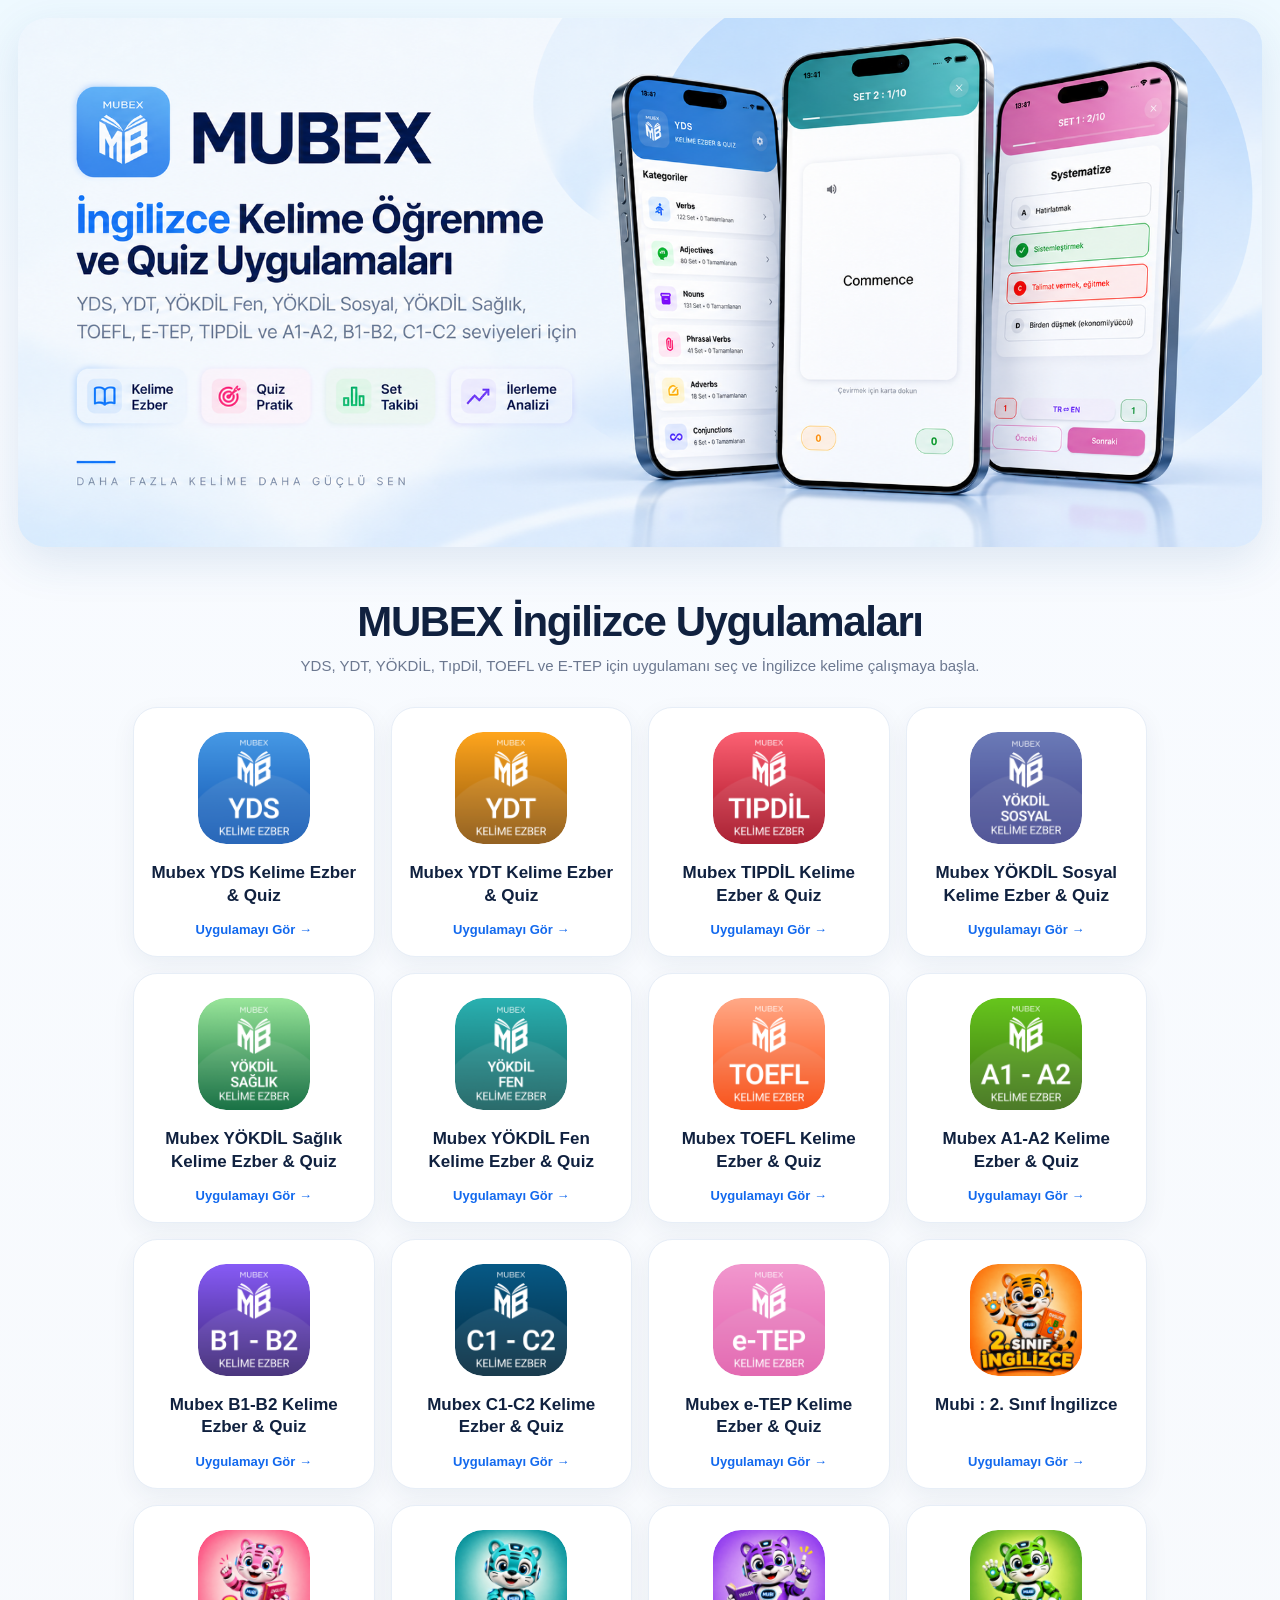
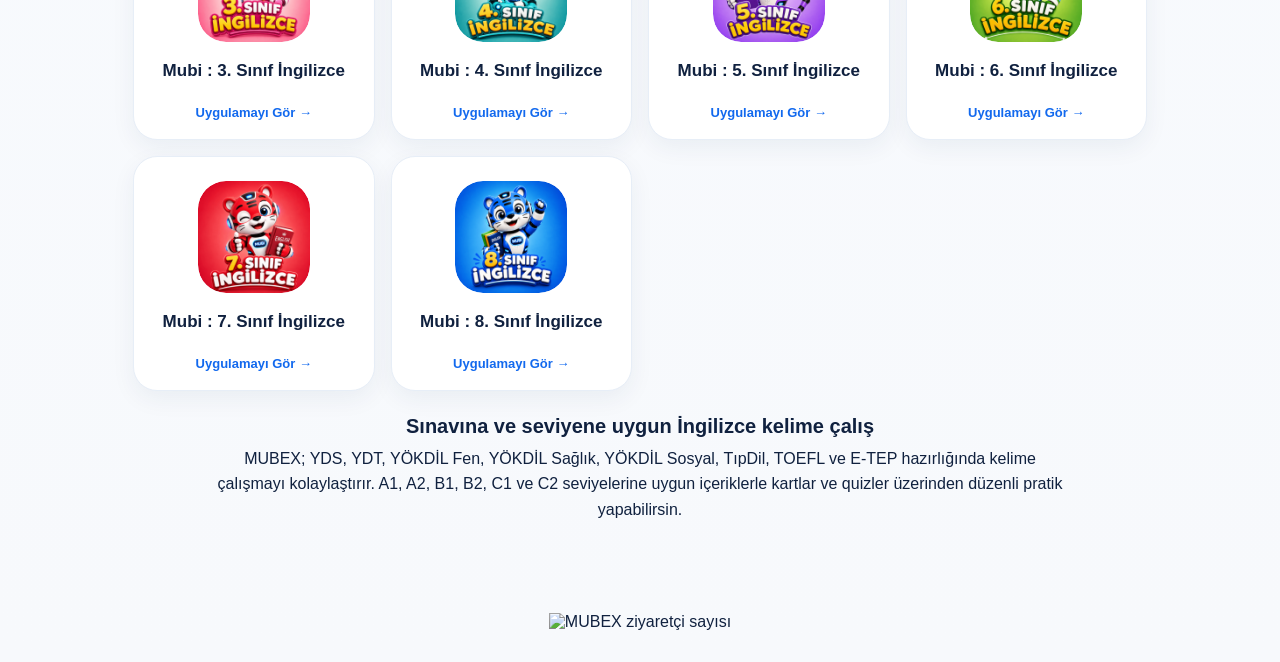
==== commit eac21712: "Improve Mubex homepage SEO" ====
--- a/index.html
+++ b/index.html
@@ -4,23 +4,100 @@
   <meta charset="UTF-8">
   <meta name="viewport" content="width=device-width, initial-scale=1, viewport-fit=cover">
   <meta name="theme-color" content="#eaf6ff">
-  <meta name="description" content="MUBEX İngilizce Uygulamaları">
-  <title>MUBEX İngilizce Uygulamaları</title>
+
+  <!-- Primary SEO -->
+  <title>MUBEX | YDS, YÖKDİL, YDT, TıpDil ve TOEFL İngilizce Kelime</title>
+  <meta name="description" content="MUBEX ile YDS, YDT, YÖKDİL Fen, Sağlık ve Sosyal, TıpDil, TOEFL ve E-TEP için İngilizce kelime çalış. A1-C2 seviyelerinde kartlar ve quizlerle öğren.">
+  <meta name="robots" content="index,follow,max-image-preview:large,max-snippet:-1,max-video-preview:-1">
+  <link rel="canonical" href="https://mubex.vercel.app/">
+
+<link rel="icon" type="image/png" href="https://mubex.vercel.app/assets/favicon.png">
+<link rel="apple-touch-icon" href="https://mubex.vercel.app/assets/favicon.png">
+
+  <!-- Open Graph / Social -->
+  <meta property="og:type" content="website">
+  <meta property="og:locale" content="tr_TR">
+  <meta property="og:site_name" content="MUBEX">
+  <meta property="og:title" content="MUBEX | İngilizce Kelime Öğrenme ve Sınav Hazırlık Uygulamaları">
+  <meta property="og:description" content="YDS, YDT, YÖKDİL, TıpDil, TOEFL ve E-TEP için İngilizce kelime çalış. A1-C2 seviyelerinde kartlar ve quizlerle öğren.">
+  <meta property="og:url" content="https://mubex.vercel.app/">
+  <meta property="og:image" content="https://mubex.vercel.app/assets/mubex-banner.png">
+  <meta property="og:image:alt" content="MUBEX İngilizce uygulamaları">
+
+  <!-- X / Twitter -->
+  <meta name="twitter:card" content="summary_large_image">
+  <meta name="twitter:title" content="MUBEX | İngilizce Kelime Öğrenme ve Sınav Hazırlık Uygulamaları">
+  <meta name="twitter:description" content="YDS, YDT, YÖKDİL, TıpDil, TOEFL ve E-TEP için İngilizce kelime çalış. A1-C2 seviyelerinde kartlar ve quizlerle öğren.">
+  <meta name="twitter:image" content="https://mubex.vercel.app/assets/mubex-banner.png">
+
+  <!-- Structured Data -->
+  <script type="application/ld+json">
+  {
+    "@context": "https://schema.org",
+    "@type": "WebSite",
+    "name": "MUBEX",
+    "alternateName": "MUBEX İngilizce Uygulamaları",
+    "url": "https://mubex.vercel.app/",
+    "description": "YDS, YDT, YÖKDİL, TıpDil, TOEFL ve E-TEP sınavlarına yönelik İngilizce kelime öğrenme ve çalışma uygulamaları.",
+    "inLanguage": "tr-TR",
+    "publisher": {
+      "@type": "Organization",
+      "name": "MUBEX",
+      "url": "https://mubex.vercel.app/"
+    }
+  }
+  </script>
+
   <link rel="stylesheet" href="style.css">
+
+  <!-- Hit counter sadece bu index dosyasıyla çalışsın diye minimal stil burada -->
+  <style>
+    .seo-copy {
+      max-width: 900px;
+      margin: 24px auto 0;
+      padding: 0 20px;
+      text-align: center;
+    }
+
+    .seo-copy h2 {
+      margin: 0 0 8px;
+      font-size: 1.25rem;
+    }
+
+    .seo-copy p {
+      margin: 0;
+      line-height: 1.6;
+    }
+
+    .hit-counter {
+      width: 100%;
+      display: flex;
+      justify-content: center;
+      align-items: center;
+      padding: 20px 0 25px;
+    }
+
+    .hit-counter img {
+      display: block;
+      height: 24px;
+      width: auto;
+      border: 0;
+    }
+  </style>
 </head>
 
 <body>
   <main class="page">
     <div class="banner-wrap">
       <div class="banner">
-        <img src="assets/mubex-banner.png" alt="MUBEX İngilizce Uygulamaları">
+        <img src="assets/mubex-banner.png" alt="MUBEX YDS, YÖKDİL, YDT, TıpDil ve TOEFL İngilizce uygulamaları">
       </div>
     </div>
 
     <section class="apps">
       <div class="section-head">
-        <h1>Uygulamanı seç</h1>
-        <p>İngilizce uygulamanı seç ve hemen kullanmaya başla.</p>
+        <h1>MUBEX İngilizce Uygulamaları</h1>
+        <p>YDS, YDT, YÖKDİL, TıpDil, TOEFL ve E-TEP için uygulamanı seç ve İngilizce kelime çalışmaya başla.</p>
       </div>
 
       <div id="appGrid" class="grid">
@@ -29,8 +106,17 @@
           Uygulamalar yükleniyor...
         </div>
       </div>
+
+      <div class="seo-copy">
+        <h2>Sınavına ve seviyene uygun İngilizce kelime çalış</h2>
+        <p>MUBEX; YDS, YDT, YÖKDİL Fen, YÖKDİL Sağlık, YÖKDİL Sosyal, TıpDil, TOEFL ve E-TEP hazırlığında kelime çalışmayı kolaylaştırır. A1, A2, B1, B2, C1 ve C2 seviyelerine uygun içeriklerle kartlar ve quizler üzerinden düzenli pratik yapabilirsin.</p>
+      </div>
     </section>
   </main>
+
+  <div class="hit-counter" aria-label="MUBEX ziyaretçi sayısı">
+    <img src="https://hits.sh/mubex.vercel.app.svg?label=&amp;color=6c63ff&amp;style=flat-square" alt="MUBEX ziyaretçi sayısı" loading="lazy">
+  </div>
 
   <div id="storeModal" class="modal" role="dialog" aria-modal="true" aria-labelledby="modalAppName">
     <div class="modal-box">
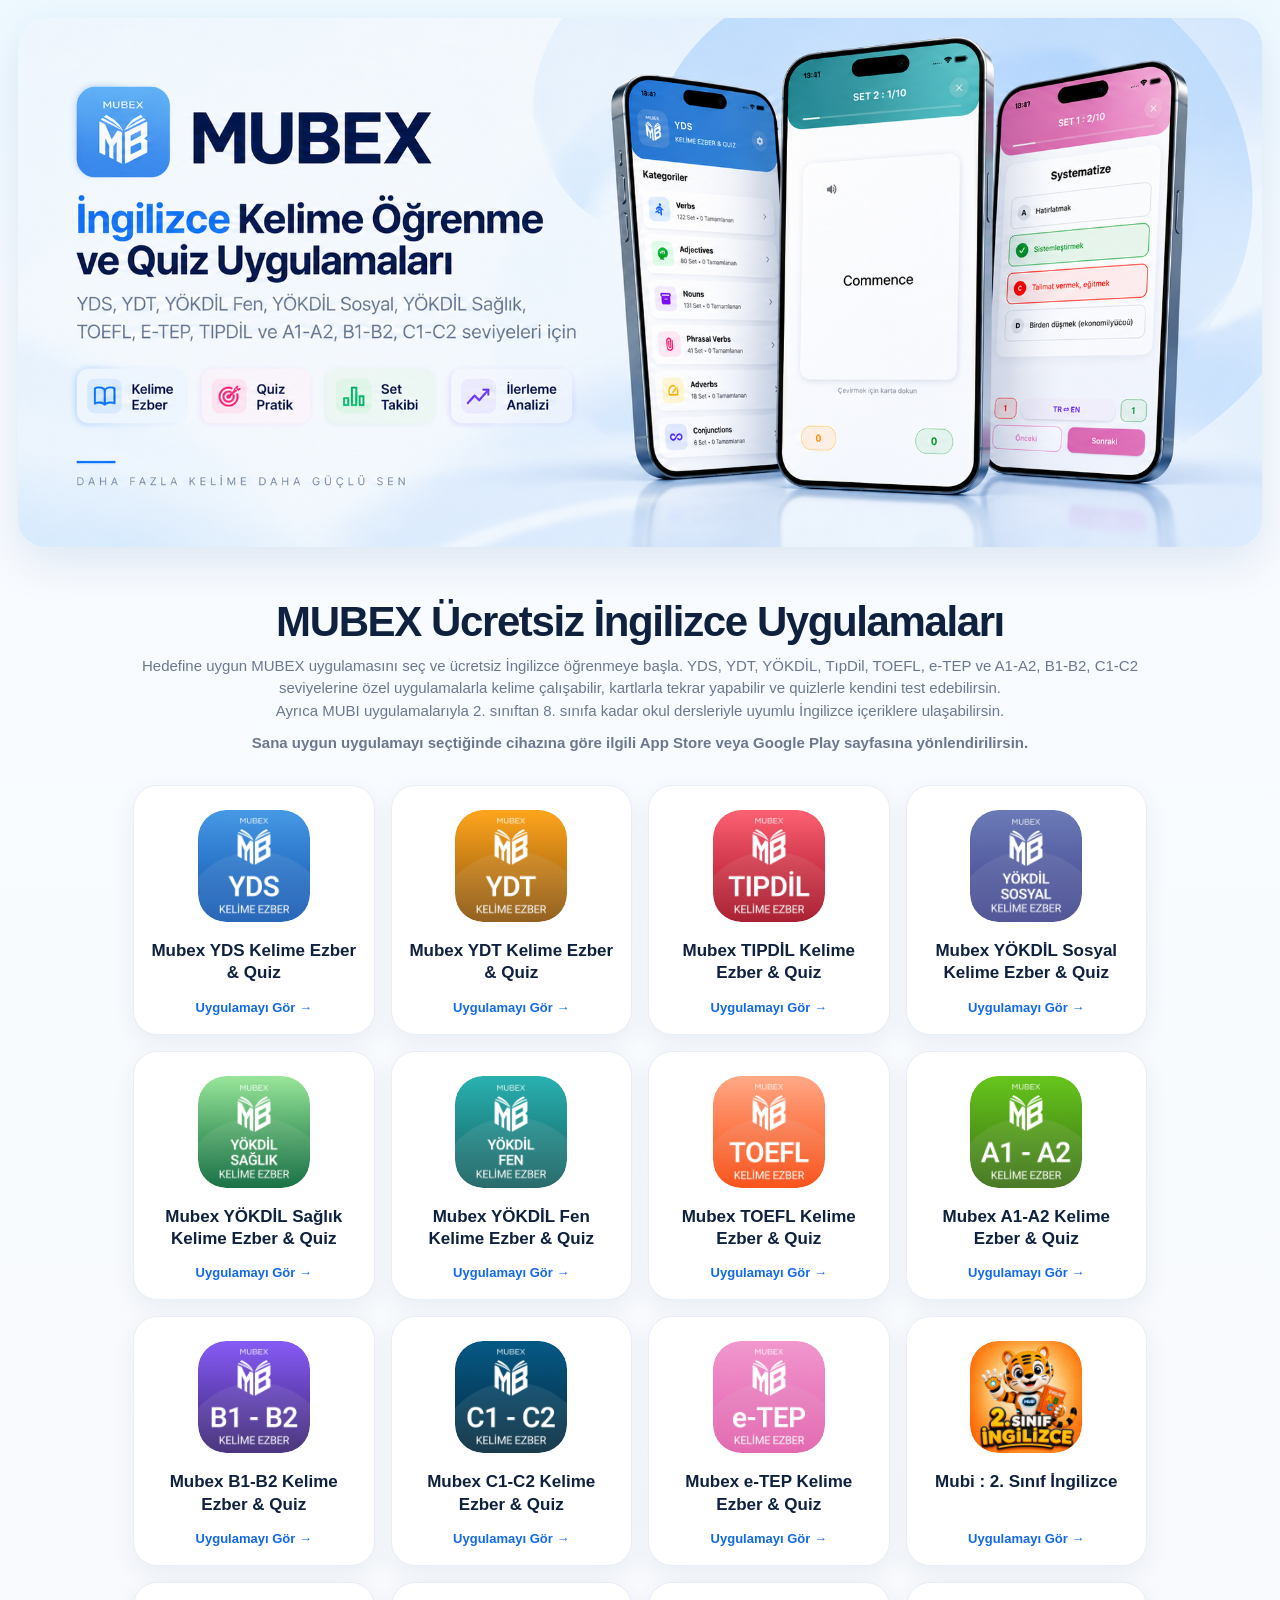
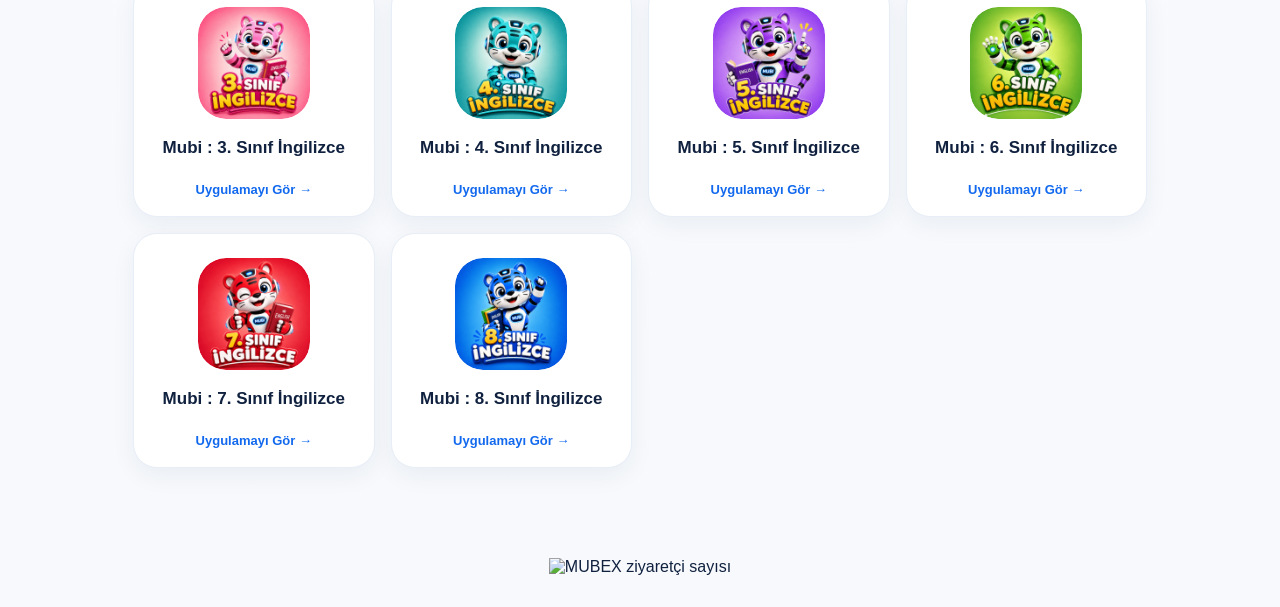
==== commit f20a9a1c: "Improve Mubex homepage SEO" ====
--- a/index.html
+++ b/index.html
@@ -94,24 +94,30 @@
       </div>
     </div>
 
-    <section class="apps">
-      <div class="section-head">
-        <h1>MUBEX İngilizce Uygulamaları</h1>
-        <p>YDS, YDT, YÖKDİL, TıpDil, TOEFL ve E-TEP için uygulamanı seç ve İngilizce kelime çalışmaya başla.</p>
-      </div>
+<section class="apps">
+  <div class="section-head">
+    <h1>MUBEX Ücretsiz İngilizce Uygulamaları</h1>
+    <p>
+      Hedefine uygun MUBEX uygulamasını seç ve ücretsiz İngilizce öğrenmeye başla.
+      YDS, YDT, YÖKDİL, TıpDil, TOEFL, e-TEP ve A1-A2, B1-B2, C1-C2 seviyelerine özel uygulamalarla
+      kelime çalışabilir, kartlarla tekrar yapabilir ve quizlerle kendini test edebilirsin.<br>
+      Ayrıca MUBI uygulamalarıyla 2. sınıftan 8. sınıfa kadar okul dersleriyle uyumlu İngilizce içeriklere ulaşabilirsin.
+    </p>
 
-      <div id="appGrid" class="grid">
-        <div class="loading">
-          <div class="spinner"></div>
-          Uygulamalar yükleniyor...
-        </div>
-      </div>
+    <p>
+  <b>Sana uygun uygulamayı seçtiğinde cihazına göre ilgili App Store veya Google Play sayfasına yönlendirilirsin.</b>
+     <p>
 
-      <div class="seo-copy">
-        <h2>Sınavına ve seviyene uygun İngilizce kelime çalış</h2>
-        <p>MUBEX; YDS, YDT, YÖKDİL Fen, YÖKDİL Sağlık, YÖKDİL Sosyal, TıpDil, TOEFL ve E-TEP hazırlığında kelime çalışmayı kolaylaştırır. A1, A2, B1, B2, C1 ve C2 seviyelerine uygun içeriklerle kartlar ve quizler üzerinden düzenli pratik yapabilirsin.</p>
-      </div>
-    </section>
+       
+  </div>
+
+  <div id="appGrid" class="grid">
+    <div class="loading">
+      <div class="spinner"></div>
+      Uygulamalar yükleniyor...
+    </div>
+  </div>
+</section>
   </main>
 
   <div class="hit-counter" aria-label="MUBEX ziyaretçi sayısı">
